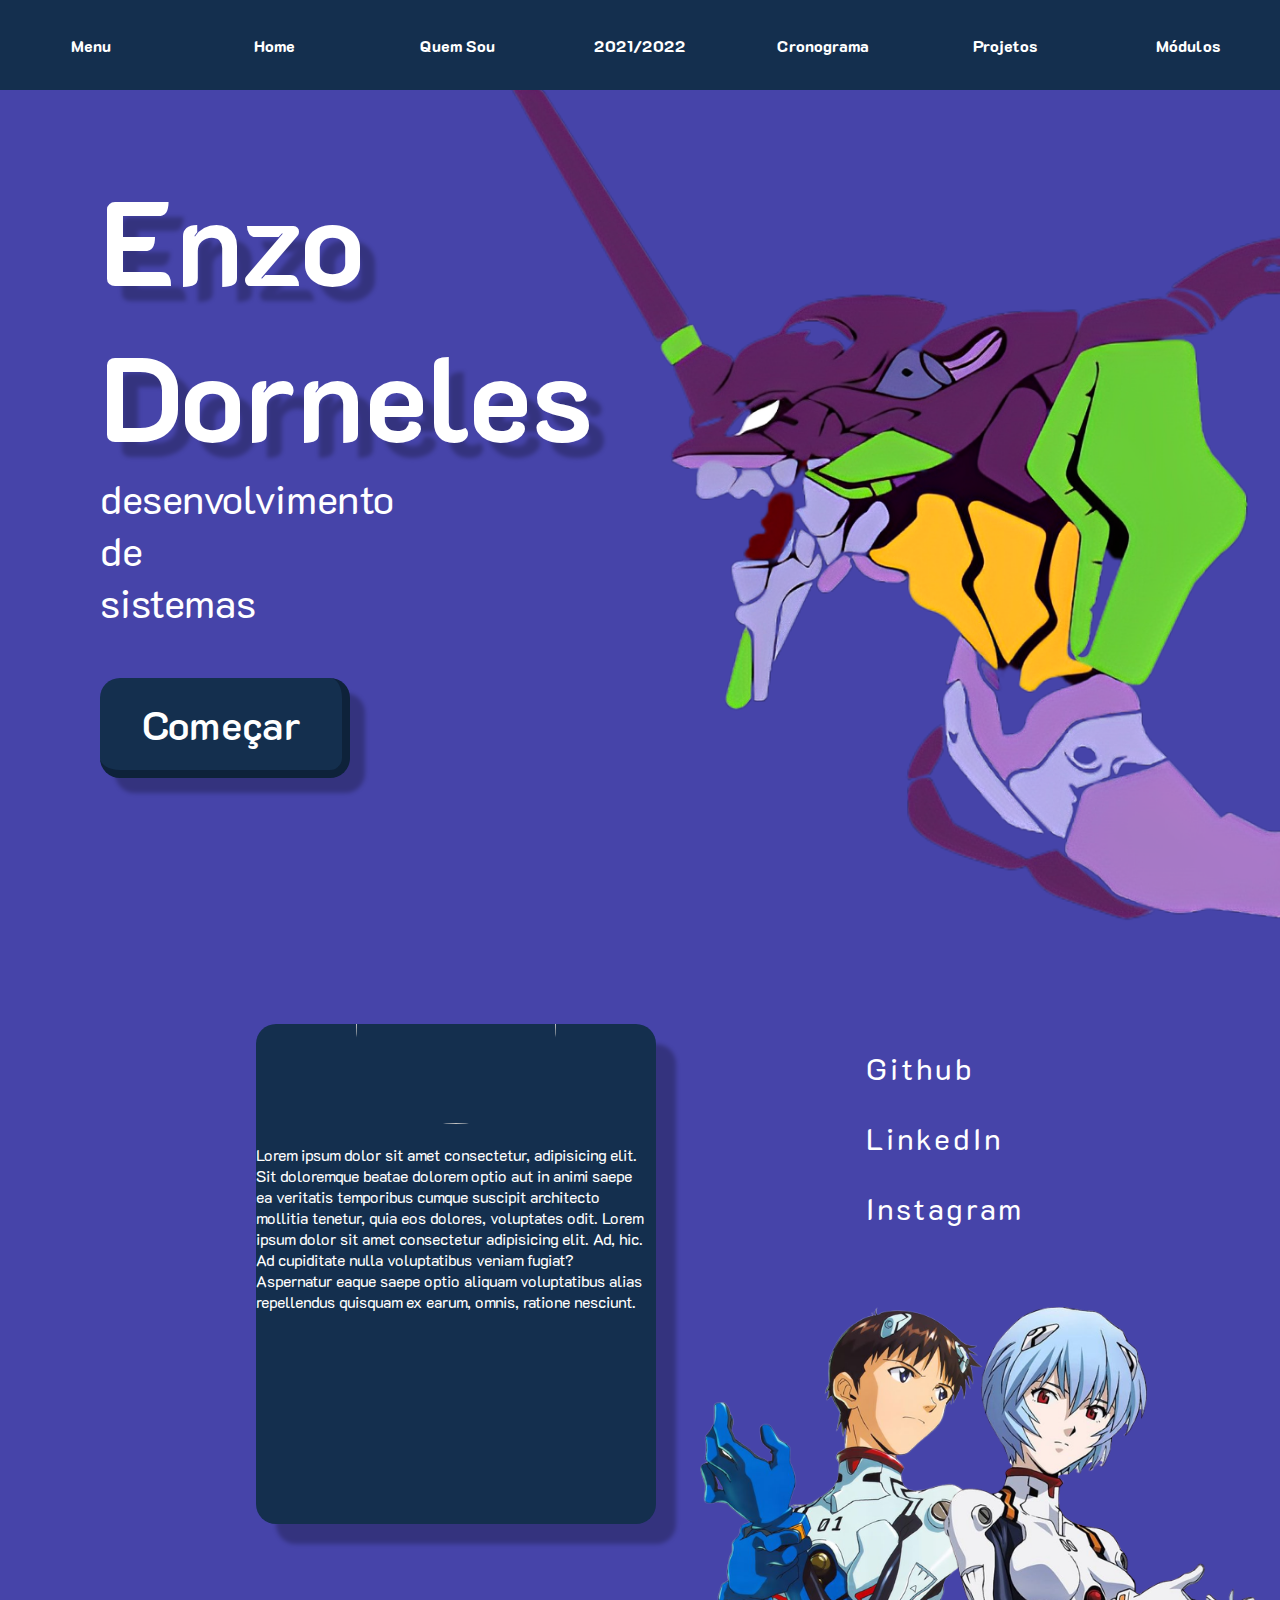
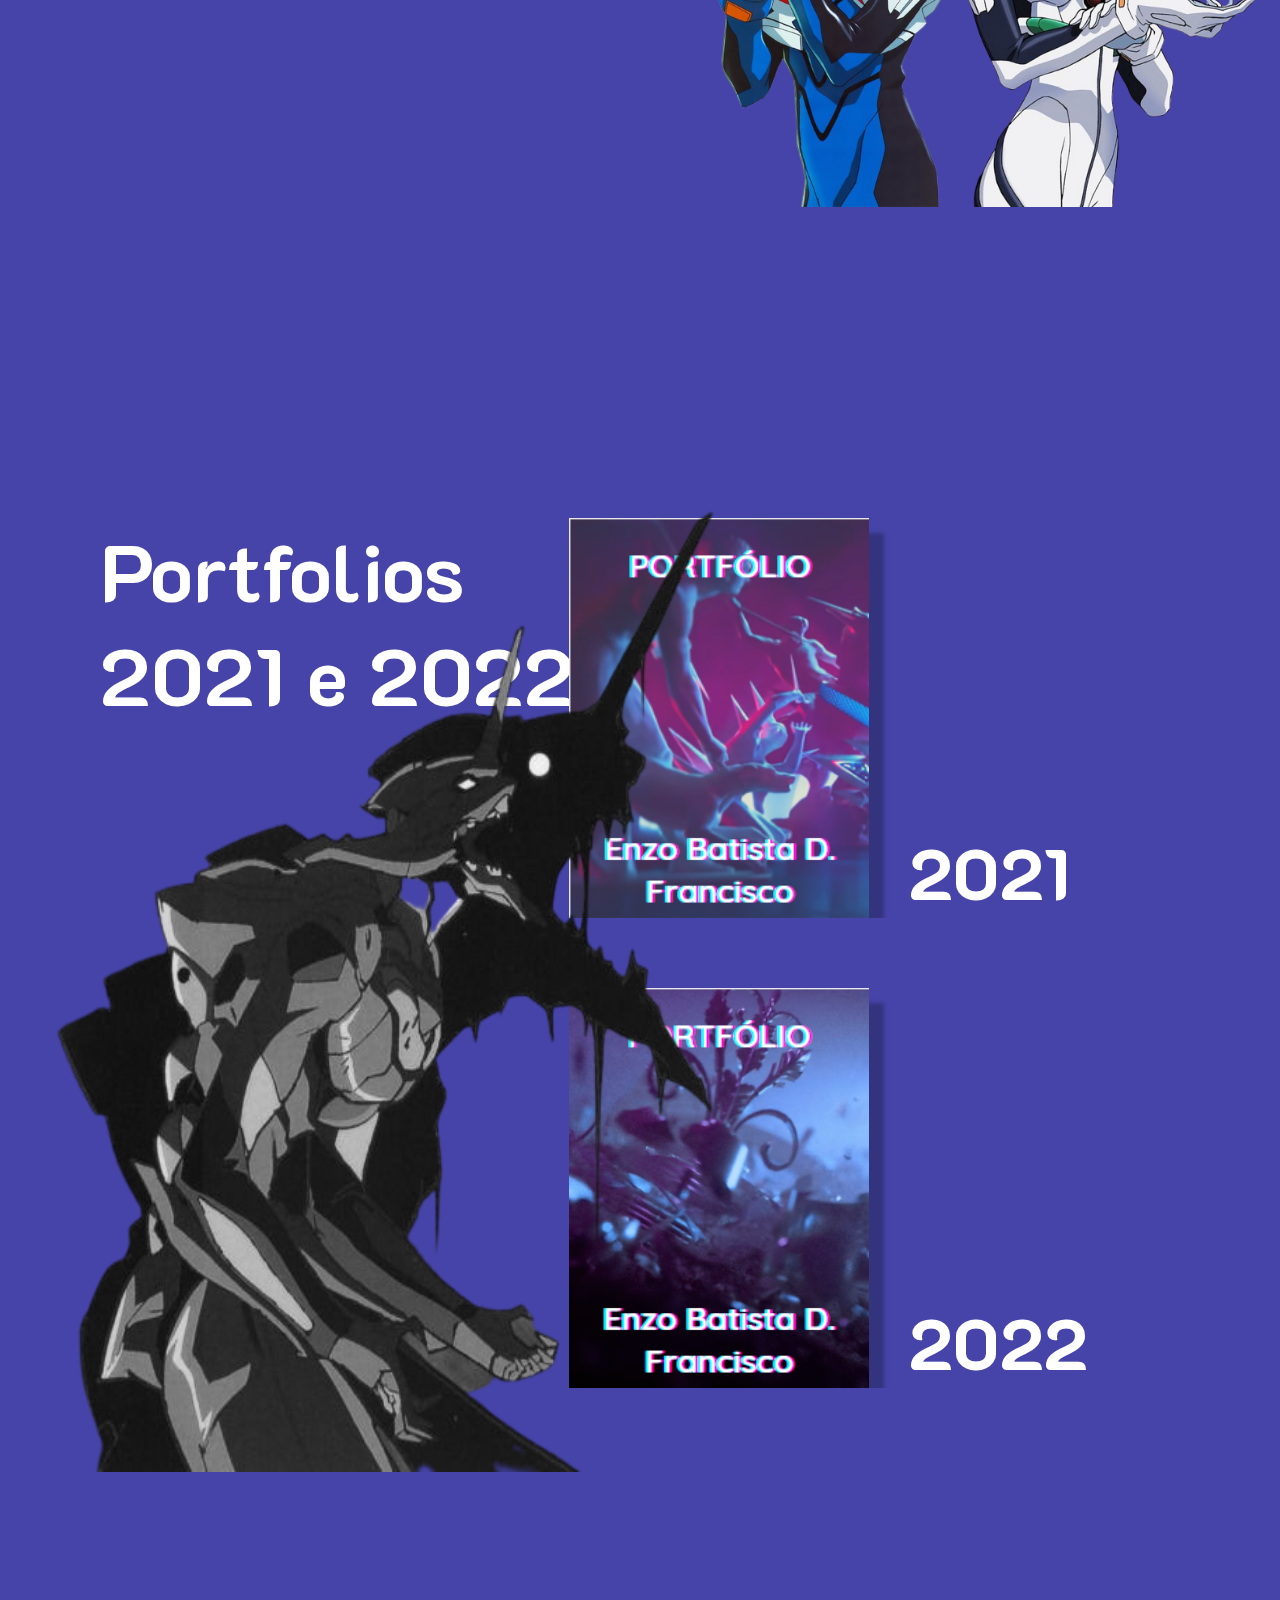
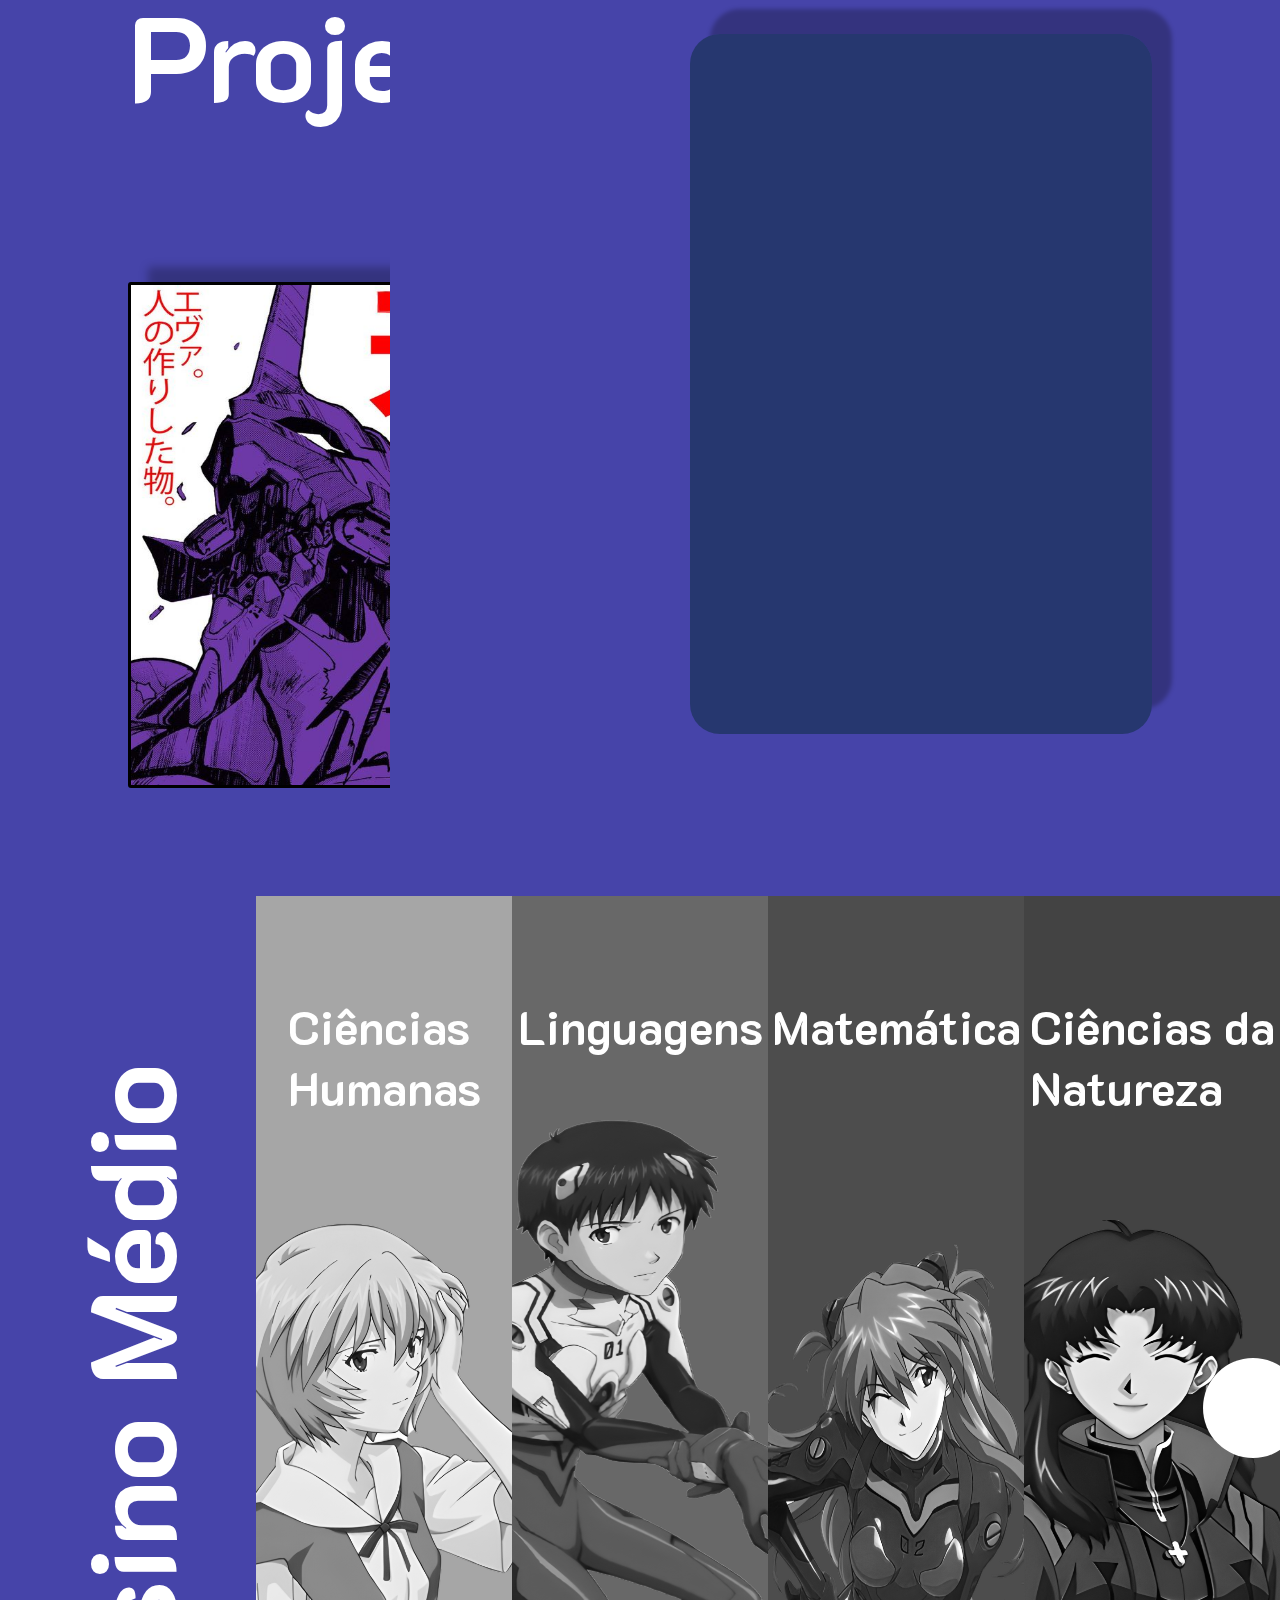
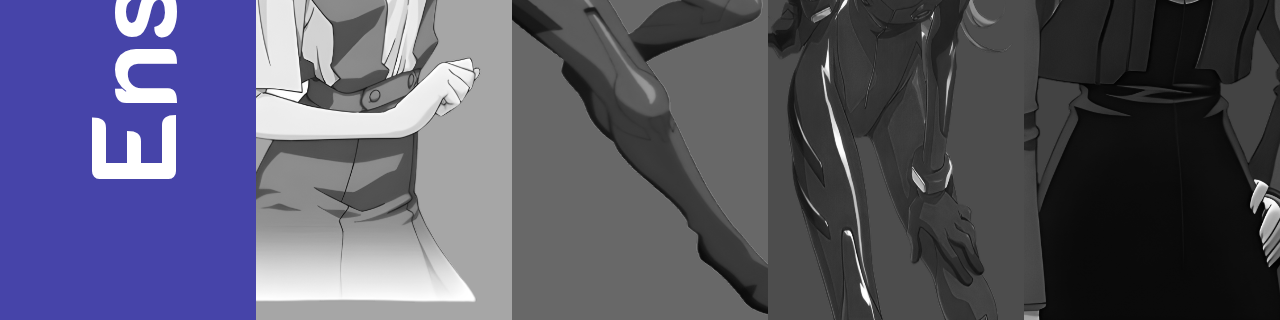
==== index.html @ 49a07ce6 "Add files via upload" ====
<!DOCTYPE html>
<html lang="en">

<head>
    <meta charset="UTF-8">
    <meta http-equiv="X-UA-Compatible" content="IE=edge">
    <meta name="viewport" content="width=device-width, initial-scale=1.0">
    <title>Enzo Dorneles</title>
    <link rel="shortcut icon" href="./img/rei-page-icon.png" type="image/x-icon">
    <link rel="stylesheet" href="style/style.css">
    <link rel="preconnect" href="https://fonts.googleapis.com">
    <link rel="preconnect" href="https://fonts.gstatic.com" crossorigin>
    <link href="https://fonts.googleapis.com/css2?family=K2D:wght@100&display=swap" rel="stylesheet">
    <link rel='stylesheet' href='https://cdn-uicons.flaticon.com/uicons-brands/css/uicons-brands.css'>
    <link rel='stylesheet' href='https://cdn-uicons.flaticon.com/uicons-brands/css/uicons-brands.css'>
    <link rel='stylesheet' href='https://cdn-uicons.flaticon.com/uicons-brands/css/uicons-brands.css'>
    <link rel='stylesheet' href='https://cdn-uicons.flaticon.com/uicons-solid-rounded/css/uicons-solid-rounded.css'>
</head>

<body>
    <section class="section start">
        <div class="start-div">
            <h1>Enzo <br> Dorneles</h1>
            <p>
                desenvolvimento <br> de <br> sistemas
            </p>

            <button class="btn">Começar</button>
        </div>
        <img src="./img/evaStart.png" alt="" class="imagem-eva-inicio">
    </section>
    <section class="section introduction">
        <header class="header">
            <ul>
                <li>Menu</li>
                <li>Home</li>
                <li>Quem Sou</li>
                <li>2021/2022</li>
                <li>Cronograma</li>
                <li>Projetos</li>
                <li>Módulos</li>

            </ul>
        </header>

        <div class="quem-sou">
            <img src="https://www.petz.com.br/blog/wp-content/uploads/2021/11/enxoval-para-gato-Copia.jpg" alt="">
            <p>Lorem ipsum dolor sit amet consectetur, adipisicing elit. Sit doloremque beatae dolorem optio aut in animi saepe ea veritatis temporibus cumque suscipit architecto mollitia tenetur, quia eos dolores, voluptates odit. Lorem ipsum dolor sit amet consectetur adipisicing elit. Ad, hic. Ad cupiditate nulla voluptatibus veniam fugiat? Aspernatur eaque saepe optio aliquam voluptatibus alias repellendus quisquam ex earum, omnis, ratione nesciunt.</p>
        </div>
        <img src="./img/shinji-imagem.png" alt="shinji-img" class="shinji-img">
        <img src="./img/rei-imagem.png" alt="" class="rei-img">
        <div class="redes">
            <span><i class="fi fi-brands-github"></i><p>Github</p></span>
            <span><i class="fi fi-brands-linkedin"></i><p>LinkedIn</p></span>
            <span><i class="fi fi-brands-instagram"></i><p>Instagram</p></span>
        </div>

    </section>
    
    <section class="section portfolios">
        <h1>Portfolios<br>2021 e 2022</h1>
        <img src="./img/eva-01-berserk-scream.png" alt="" class="eva1">
        <div class="img">
        <div class="img-port-holder">
        <img src="./img/potfolio-1.png" alt="" class="port-img"><p>2021</p>
        </div>
        <div class="img-port-holder">
        <img src="./img/portfolio-2.png" alt="" class="port-img"><p>2022</p>
        </div>
        </div>
    </section>
    <section class="section projetos">
        <div class="projetos-title">
        <h1>Projetos</h1>
        <img src="./img/eva-01-poster.jpg" alt="">
        </div>
        <div class="grid-projetos">
        </div>

    </section>
    <section class="section modulos">
        <div class="ensino-medio">
            <div class="materia letreiro">
                <h1>Ensino Médio</h1>
            </div>
            <div class="materia humanas imagem">
                <h3>Ciências <br> Humanas</h3>
                <img src="./img/rei-materia.png" alt="" height="700px">
            </div>
            <div class="materia linguagens imagem">
                <h3>Linguagens</h3>
                <img src="./img/shinji-materia.png" alt="" class="shinji-materia" height="800px">
            </div>
            <div class="materia matematica imagem">
                <h3>Matemática</h3>
                <img src="./img/asuka-materia.png" alt="" class="asuka-image" height="700px" width="400">
            </div>
            <div class="materia natureza imagem">
                <h3>Ciências da <br> Natureza</h3>
                <img src="./img/misato-materia.png" alt="" height="700px">
            </div>
            <div class="botao-passar">
                <i class="fi fi-sr-play"></i>
            </div>
            <div class="modal humanasRei" onclick="">  
               
                <div class="atividade-modal">
            
                    <div class="nome-atividade"></div>
            
                </div>
                <div class="atividade-modal">
            
                    <div class="nome-atividade"></div>
            
                </div>
                <div class="atividade-modal">
            
                    <div class="nome-atividade"></div>
            
                </div>
                <div class="atividade-modal">
            
                    <div class="nome-atividade"></div>
            
                </div>
                <div class="atividade-modal">
            
                    <div class="nome-atividade"></div>
            
                </div>
                <div class="atividade-modal">
            
                    <div class="nome-atividade"></div>
            
                </div>
                <img src="./img/reiAtividadeFundo.png" alt="" class="imagemAtividade">
            </div>
            <div class="modal linguagensShinji">  
               
                <div class="atividade-modal">
            
                    <div class="nome-atividade"></div>
            
                </div>
                <div class="atividade-modal">
            
                    <div class="nome-atividade"></div>
            
                </div>
                <div class="atividade-modal">
            
                    <div class="nome-atividade"></div>
            
                </div>
                <div class="atividade-modal">
            
                    <div class="nome-atividade"></div>
            
                </div>
                <div class="atividade-modal">
            
                    <div class="nome-atividade"></div>
            
                </div>
                <div class="atividade-modal">
            
                    <div class="nome-atividade"></div>
            
                </div>
                <img src="./img/reiAtividadeFundo.png" alt="" class="imagemAtividade">
            </div>
            <div class="modal matematicaModal">  
               
                <div class="atividade-modal">
            
                    <div class="nome-atividade"></div>
            
                </div>
                <div class="atividade-modal">
            
                    <div class="nome-atividade"></div>
            
                </div>
                <div class="atividade-modal">
            
                    <div class="nome-atividade"></div>
            
                </div>
                <div class="atividade-modal">
            
                    <div class="nome-atividade"></div>
            
                </div>
                <div class="atividade-modal">
            
                    <div class="nome-atividade"></div>
            
                </div>
                <div class="atividade-modal">
            
                    <div class="nome-atividade"></div>
            
                </div>
                <img src="./img/reiAtividadeFundo.png" alt="" class="imagemAtividade">
            </div>
            <div class="modal naturezaMisato">  
               
                <div class="atividade-modal">
            
                    <div class="nome-atividade"></div>
            
                </div>
                <div class="atividade-modal">
            
                    <div class="nome-atividade"></div>
            
                </div>
                <div class="atividade-modal">
            
                    <div class="nome-atividade"></div>
            
                </div>
                <div class="atividade-modal">
            
                    <div class="nome-atividade"></div>
            
                </div>
                <div class="atividade-modal">
            
                    <div class="nome-atividade"></div>
            
                </div>
                <div class="atividade-modal">
            
                    <div class="nome-atividade"></div>
            
                </div>
                <img src="./img/reiAtividadeFundo.png" alt="" class="imagemAtividade">
            </div>
        </div>
     
        
    
        

      
    </section>
    <script src="script.js"></script>
    </body>

</html>
---- style/style.css ----
@import url(./body.css);
@import url(./start.css);
@import url(./introduction.css);
@import url(./portfolios.css);
@import url(./cronograma.css);
@import url(./projetos.css);
@import url(./modulos.css);
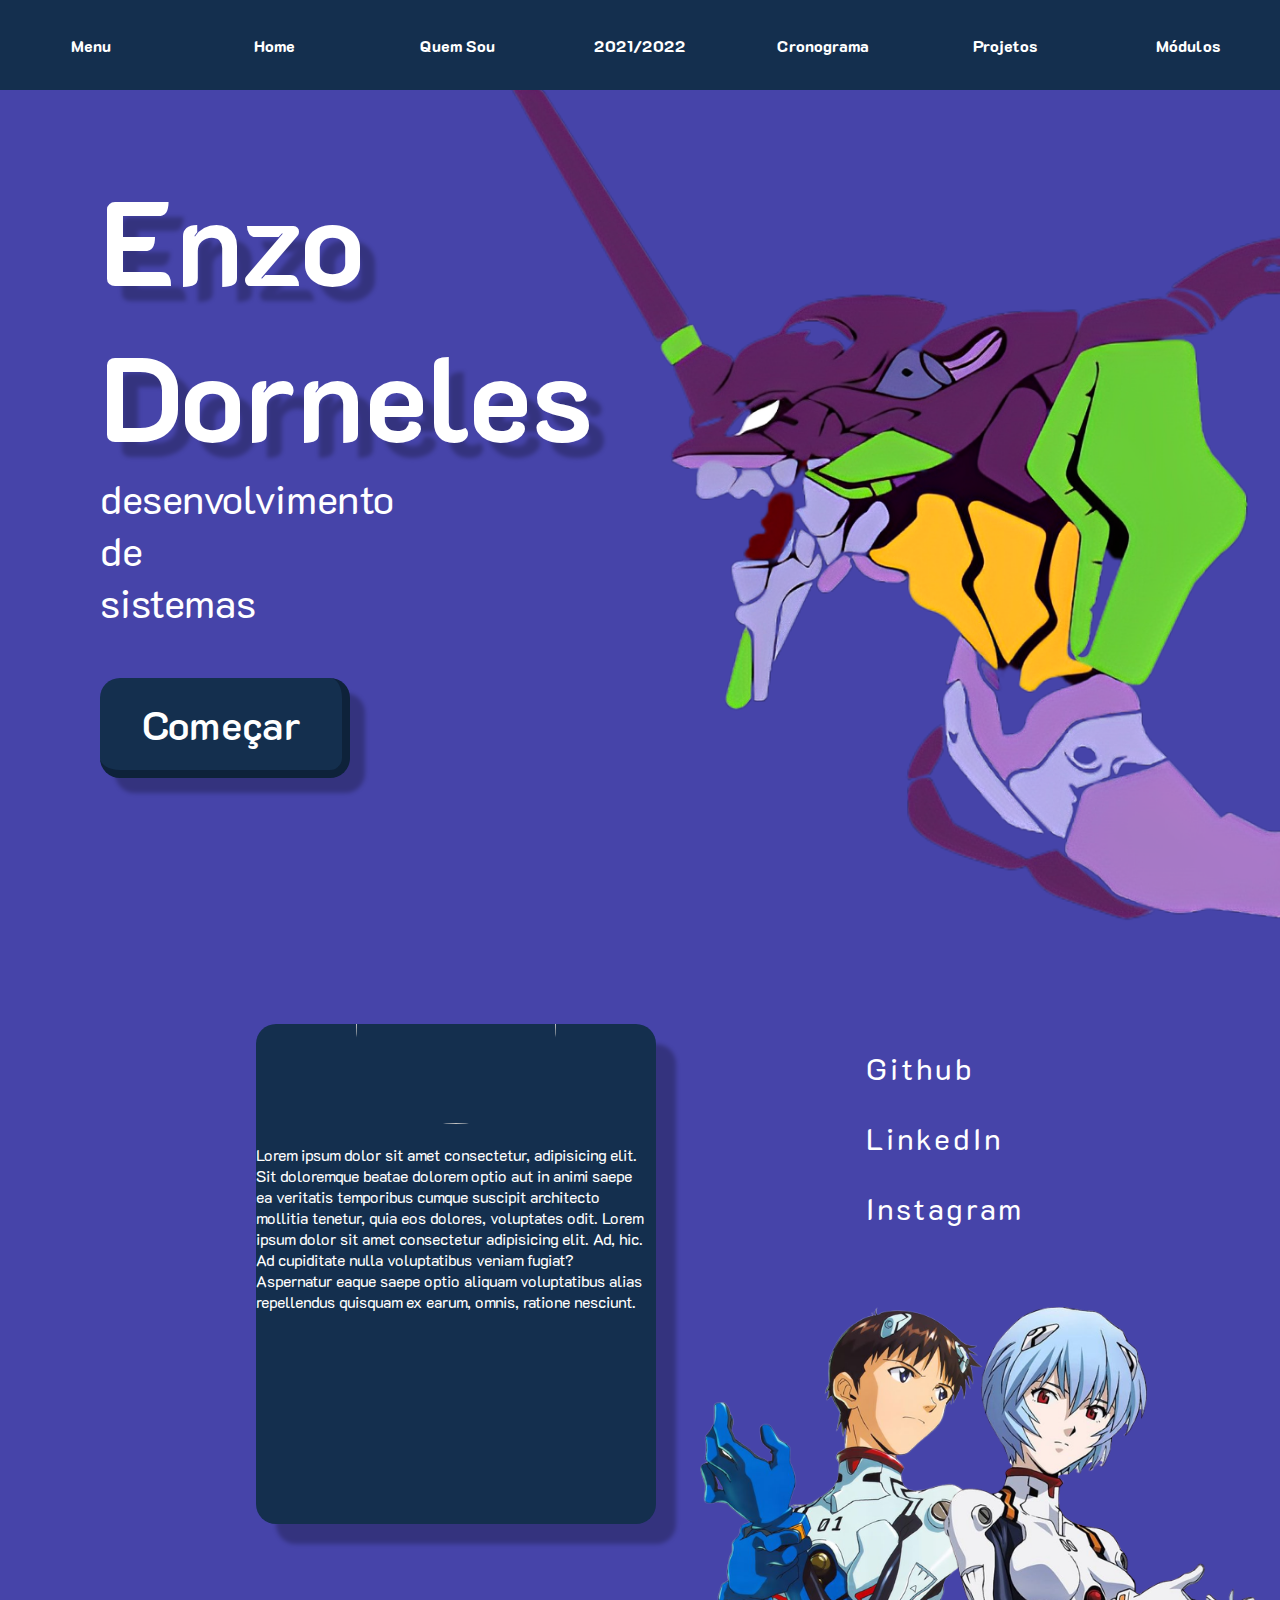
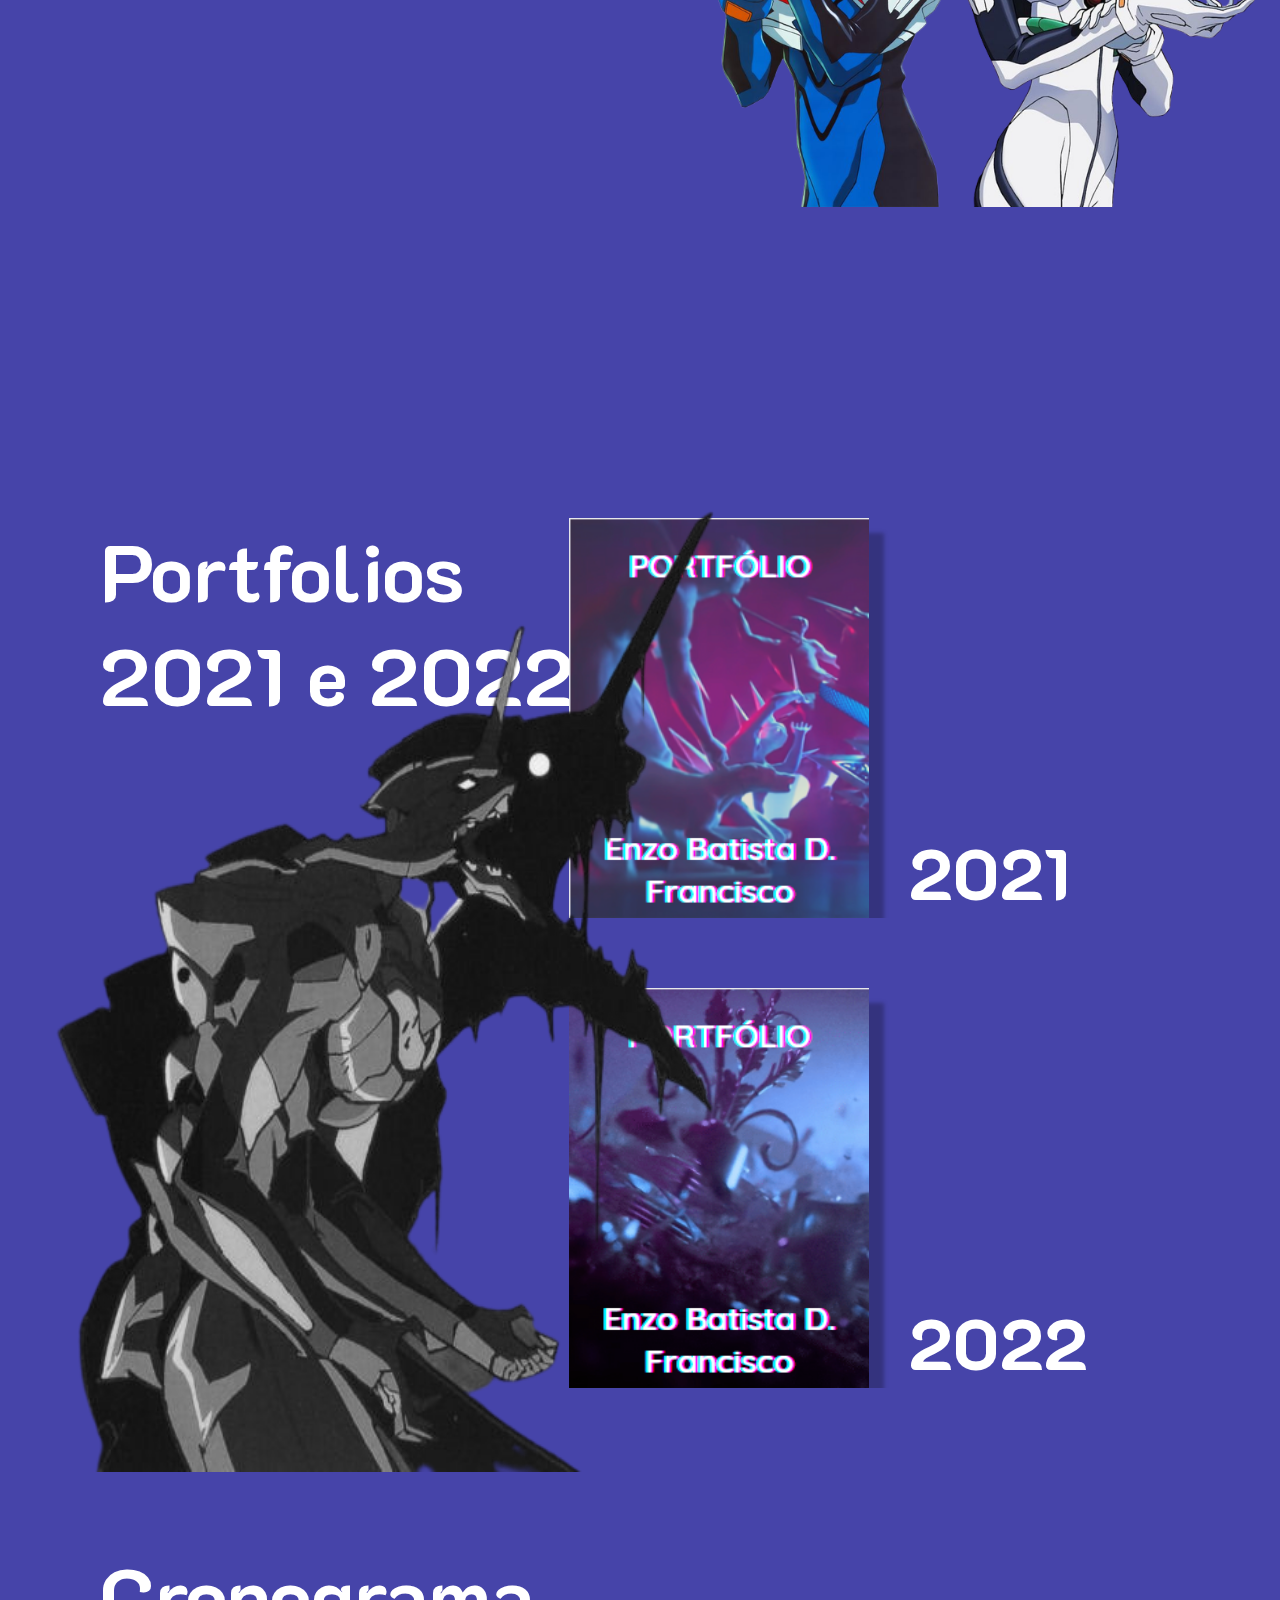
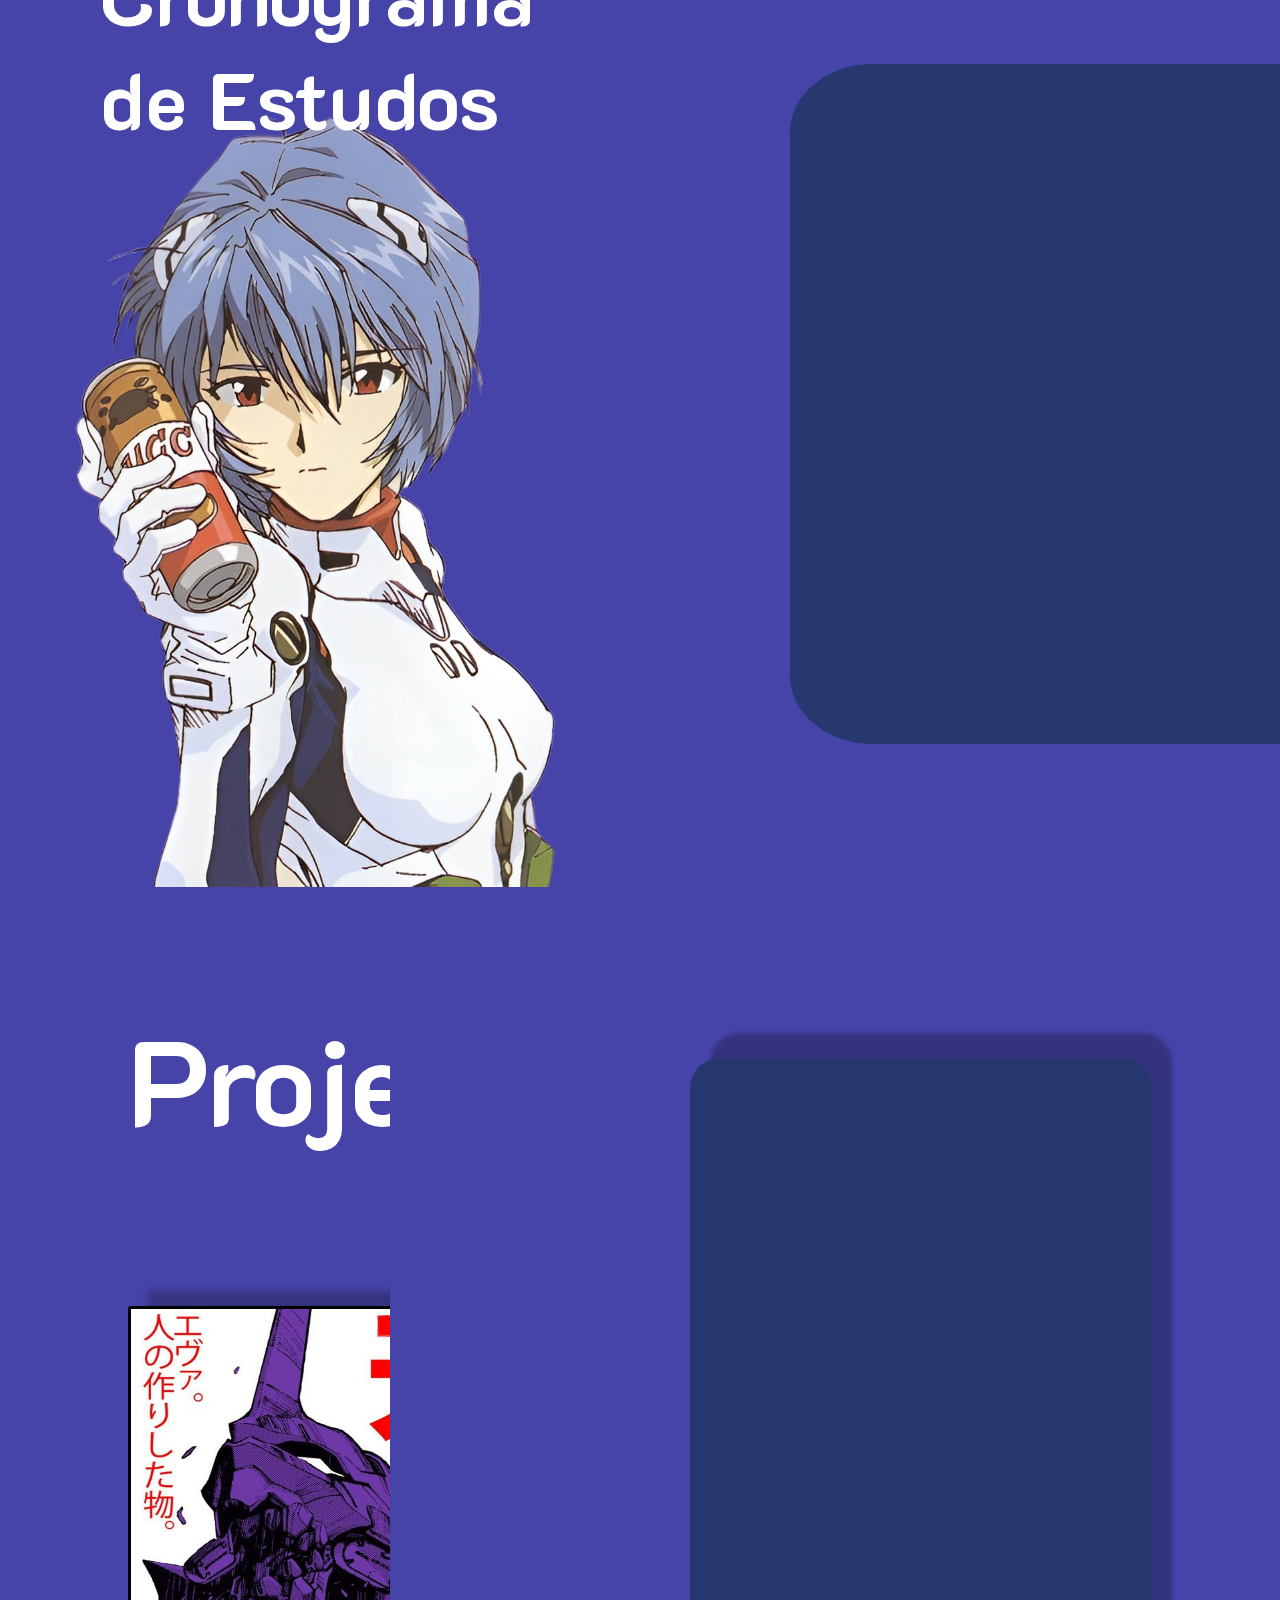
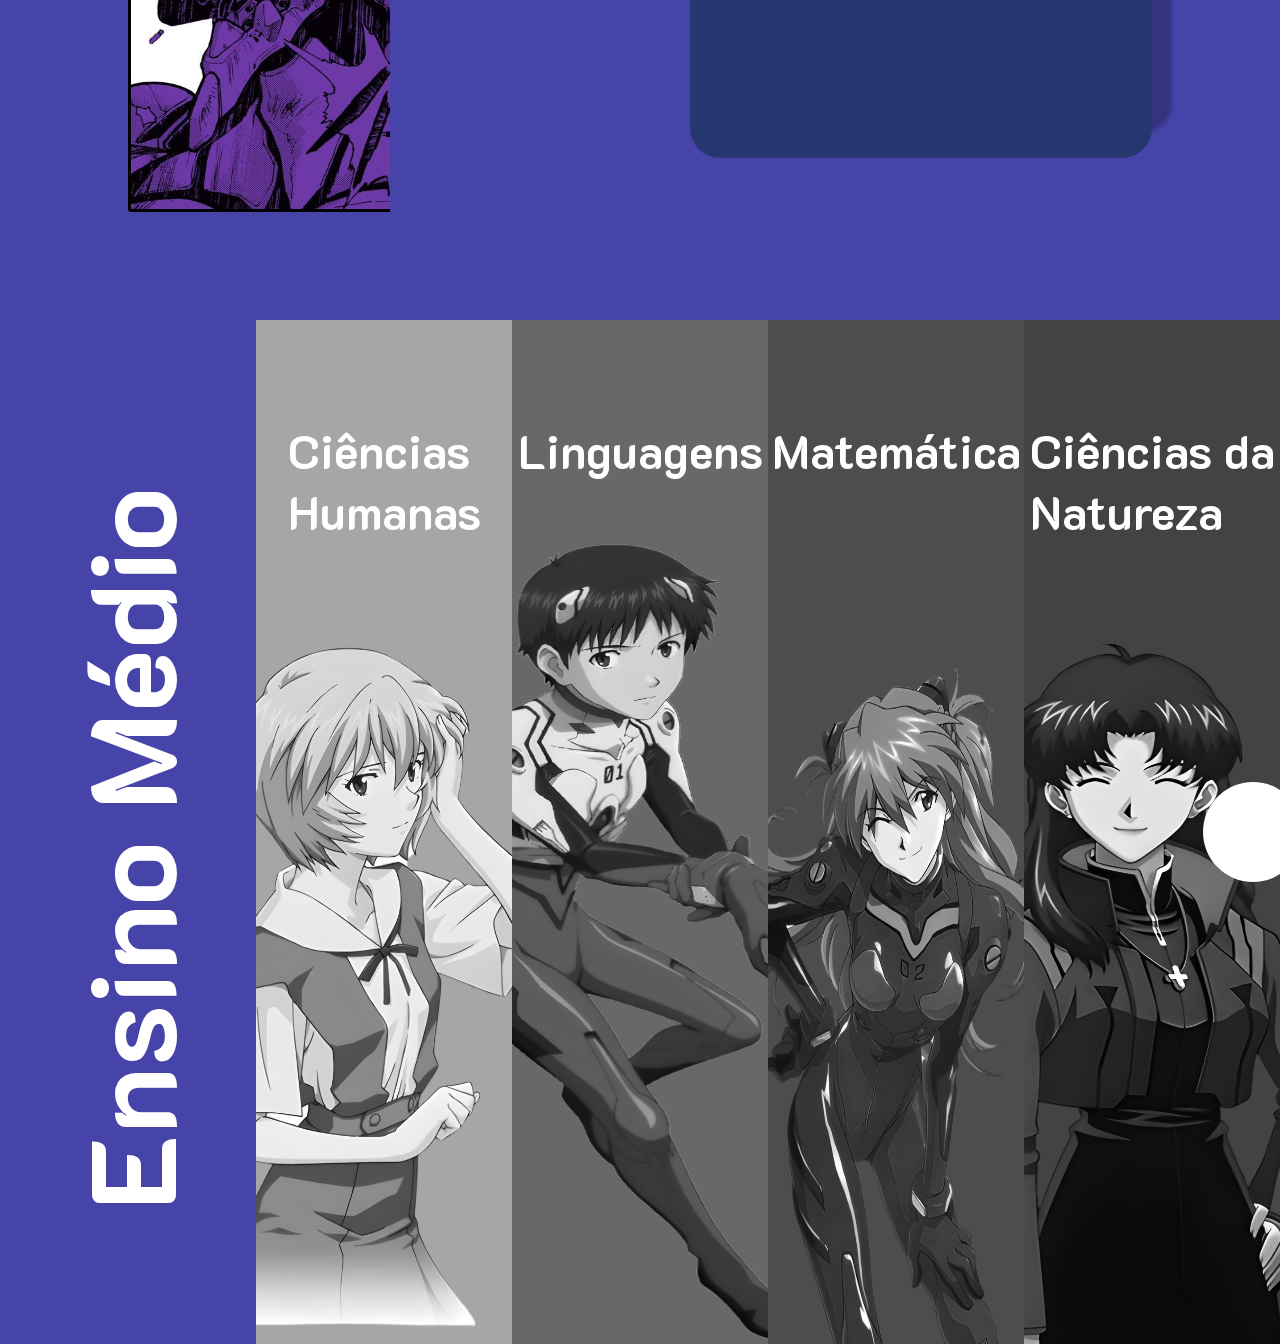
==== commit 3ab76b88: "Add files via upload" ====
--- a/index.html
+++ b/index.html
@@ -69,6 +69,15 @@
         </div>
         </div>
     </section>
+    <section class="section cronograma">
+            <h1>Cronograma <br> de Estudos</h1>
+            <img src="./img/reiRefrizinho.png">
+            <div class="iframe">
+            <iframe src="https://docs.google.com/spreadsheets/d/e/2PACX-1vTK2s3v_rdkw0gvxq0fq1oLuTFaN2vjxGI_A5HpWsxP6fKUXrKviyvGWnazfbCikQwhhu9KaCtso7Dv/pubhtml?widget=true&amp;headers=false"></iframe>
+        </div>
+
+
+    </section>
     <section class="section projetos">
         <div class="projetos-title">
         <h1>Projetos</h1>
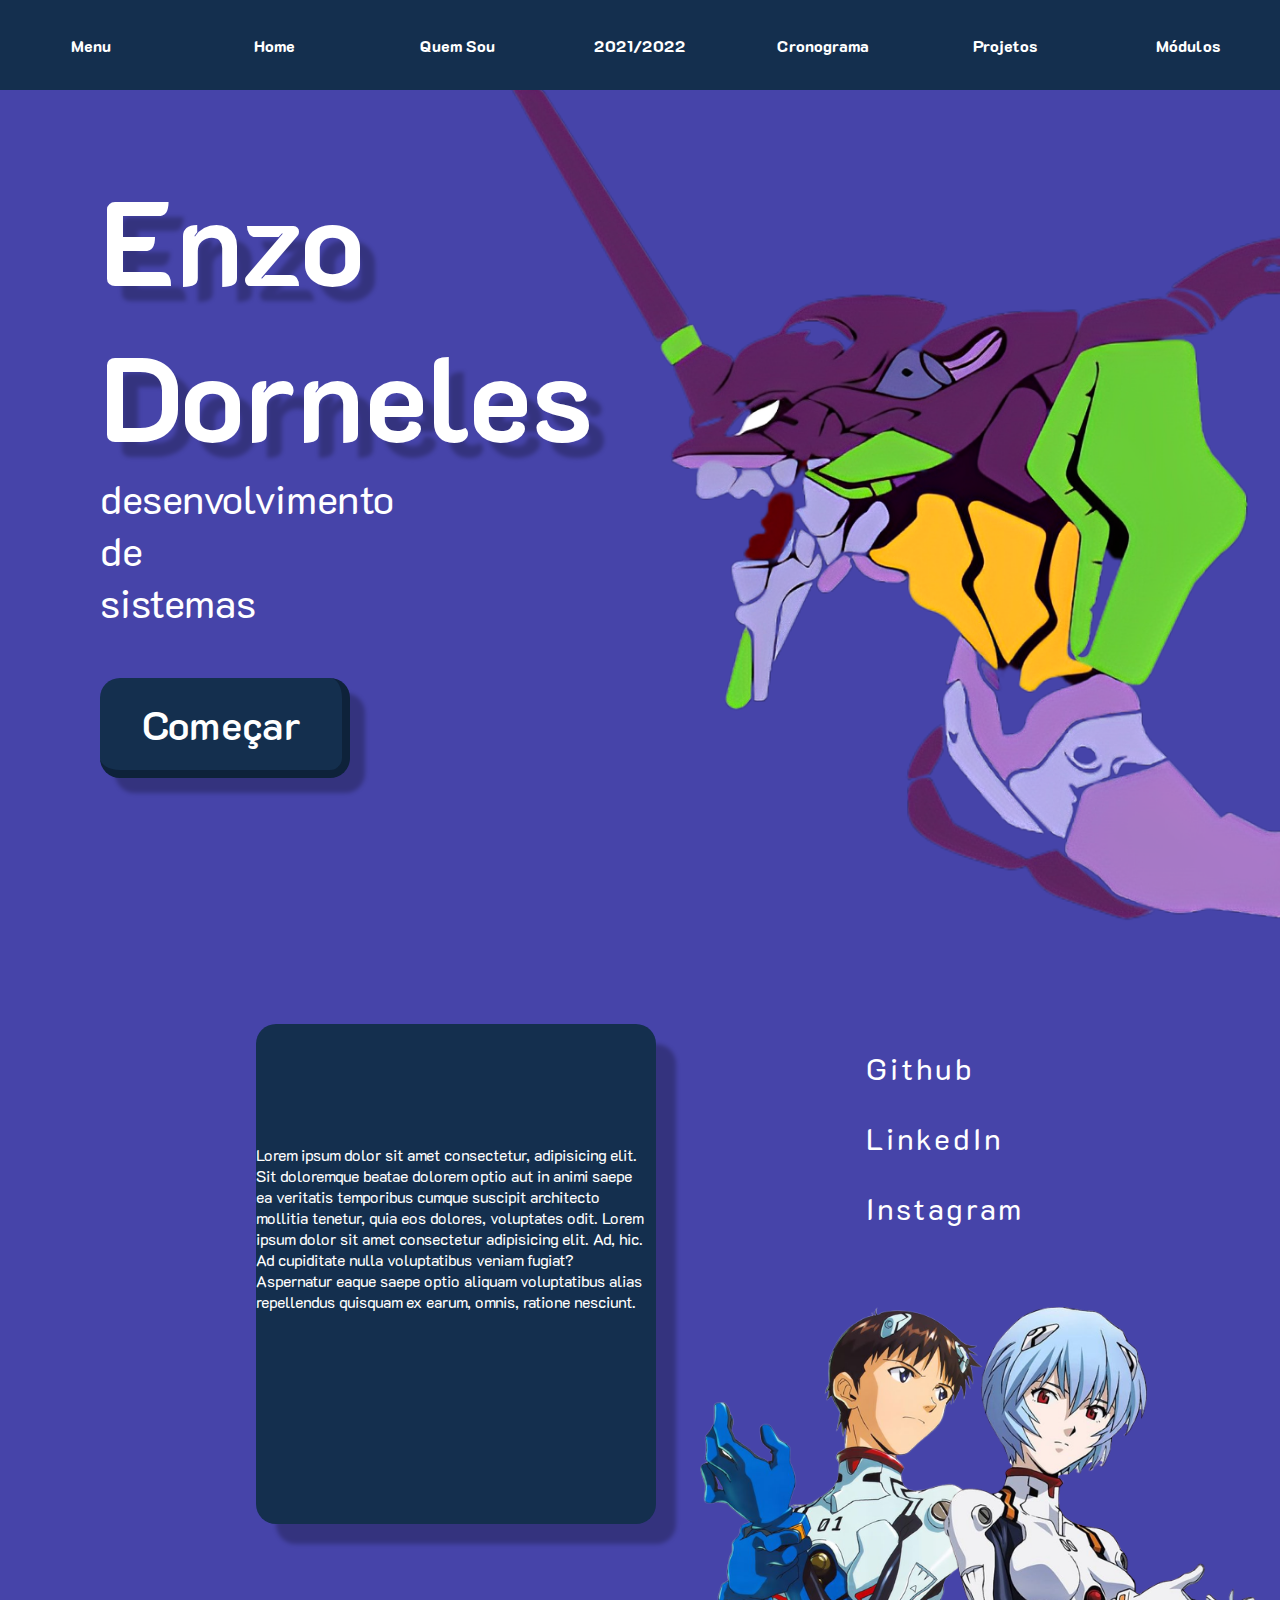
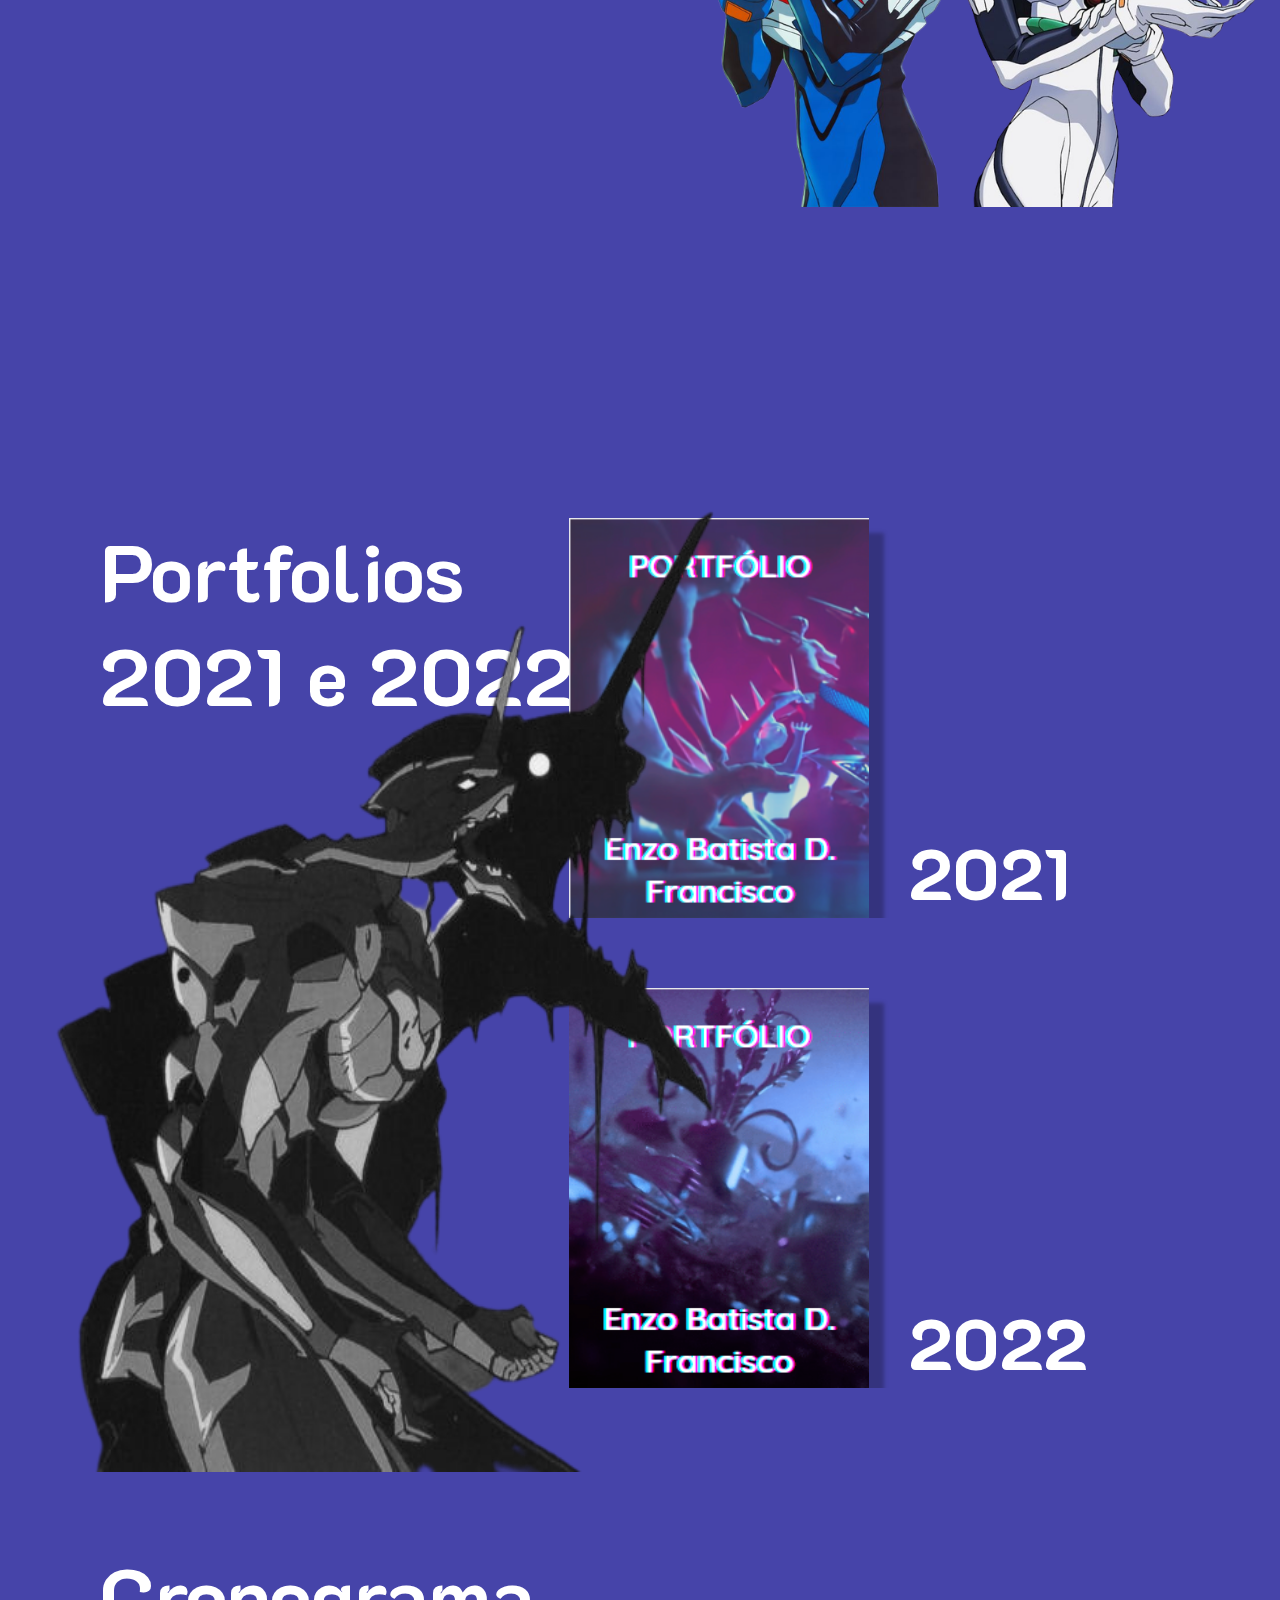
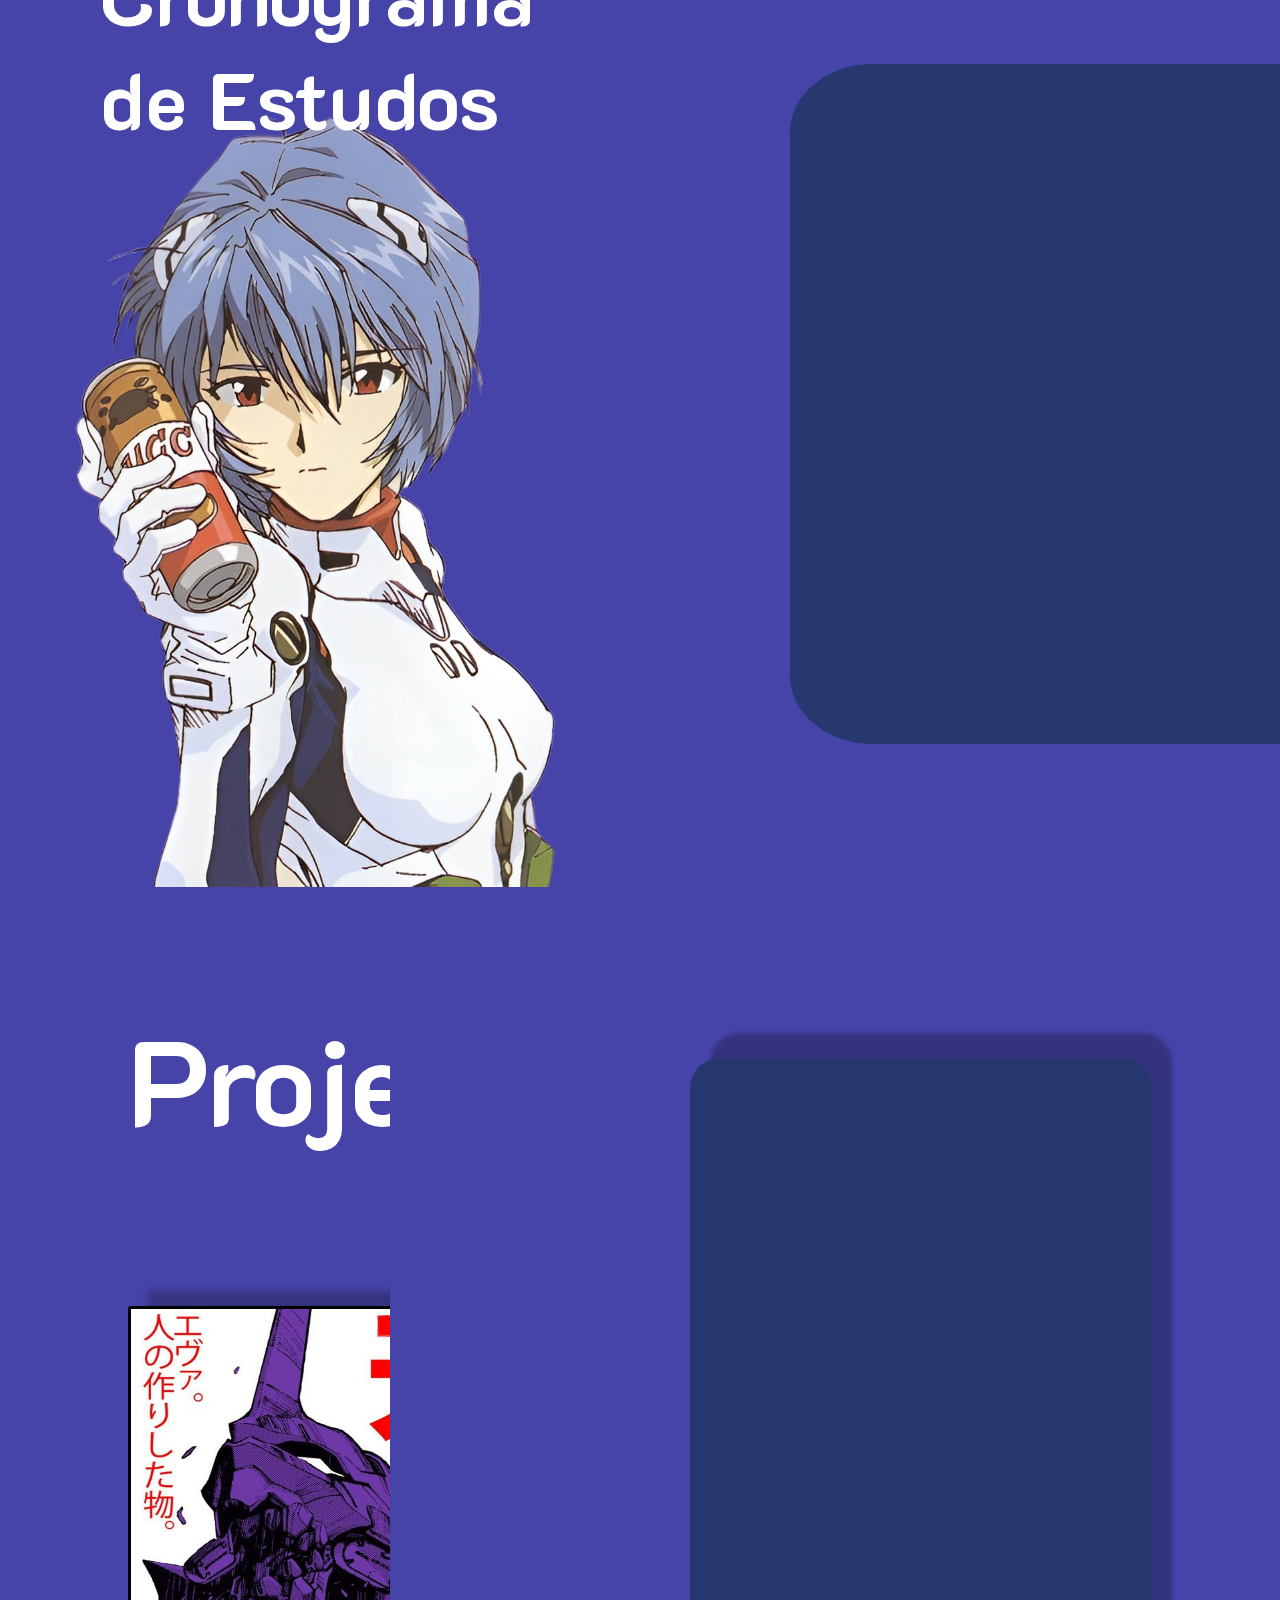
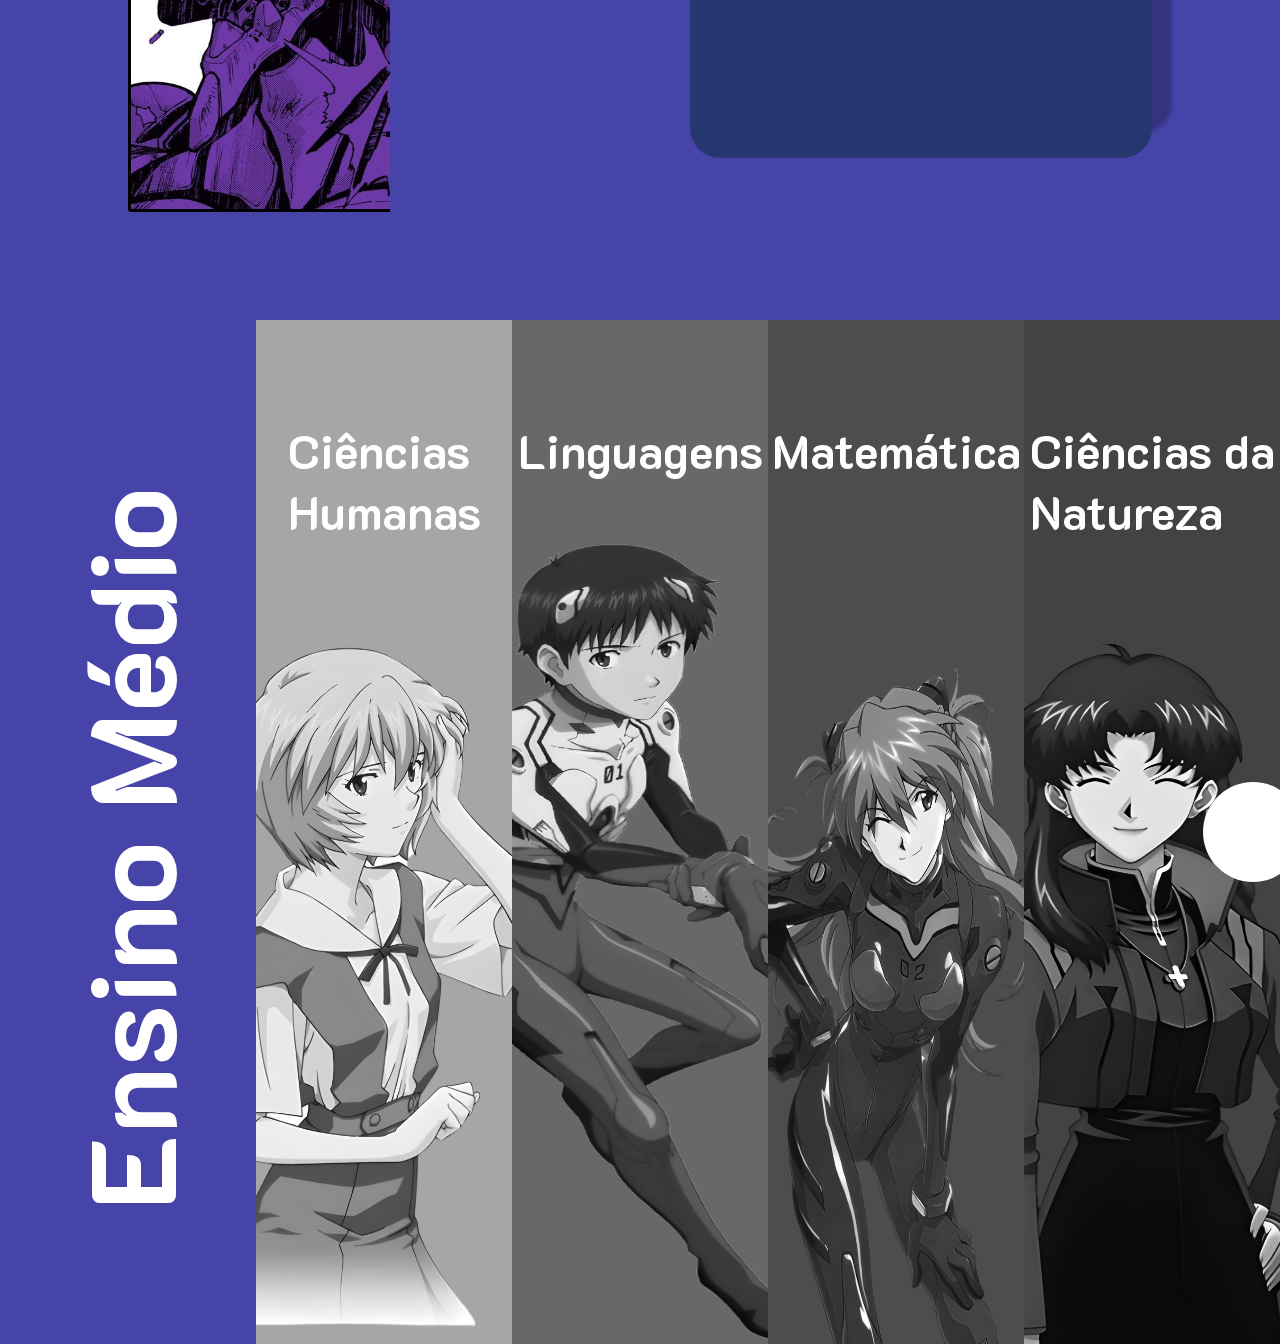
==== commit cb721733: "Add files via upload" ====
--- a/index.html
+++ b/index.html
@@ -42,9 +42,8 @@
 
             </ul>
         </header>
-
+       
         <div class="quem-sou">
-            <img src="https://www.petz.com.br/blog/wp-content/uploads/2021/11/enxoval-para-gato-Copia.jpg" alt="">
             <p>Lorem ipsum dolor sit amet consectetur, adipisicing elit. Sit doloremque beatae dolorem optio aut in animi saepe ea veritatis temporibus cumque suscipit architecto mollitia tenetur, quia eos dolores, voluptates odit. Lorem ipsum dolor sit amet consectetur adipisicing elit. Ad, hic. Ad cupiditate nulla voluptatibus veniam fugiat? Aspernatur eaque saepe optio aliquam voluptatibus alias repellendus quisquam ex earum, omnis, ratione nesciunt.</p>
         </div>
         <img src="./img/shinji-imagem.png" alt="shinji-img" class="shinji-img">
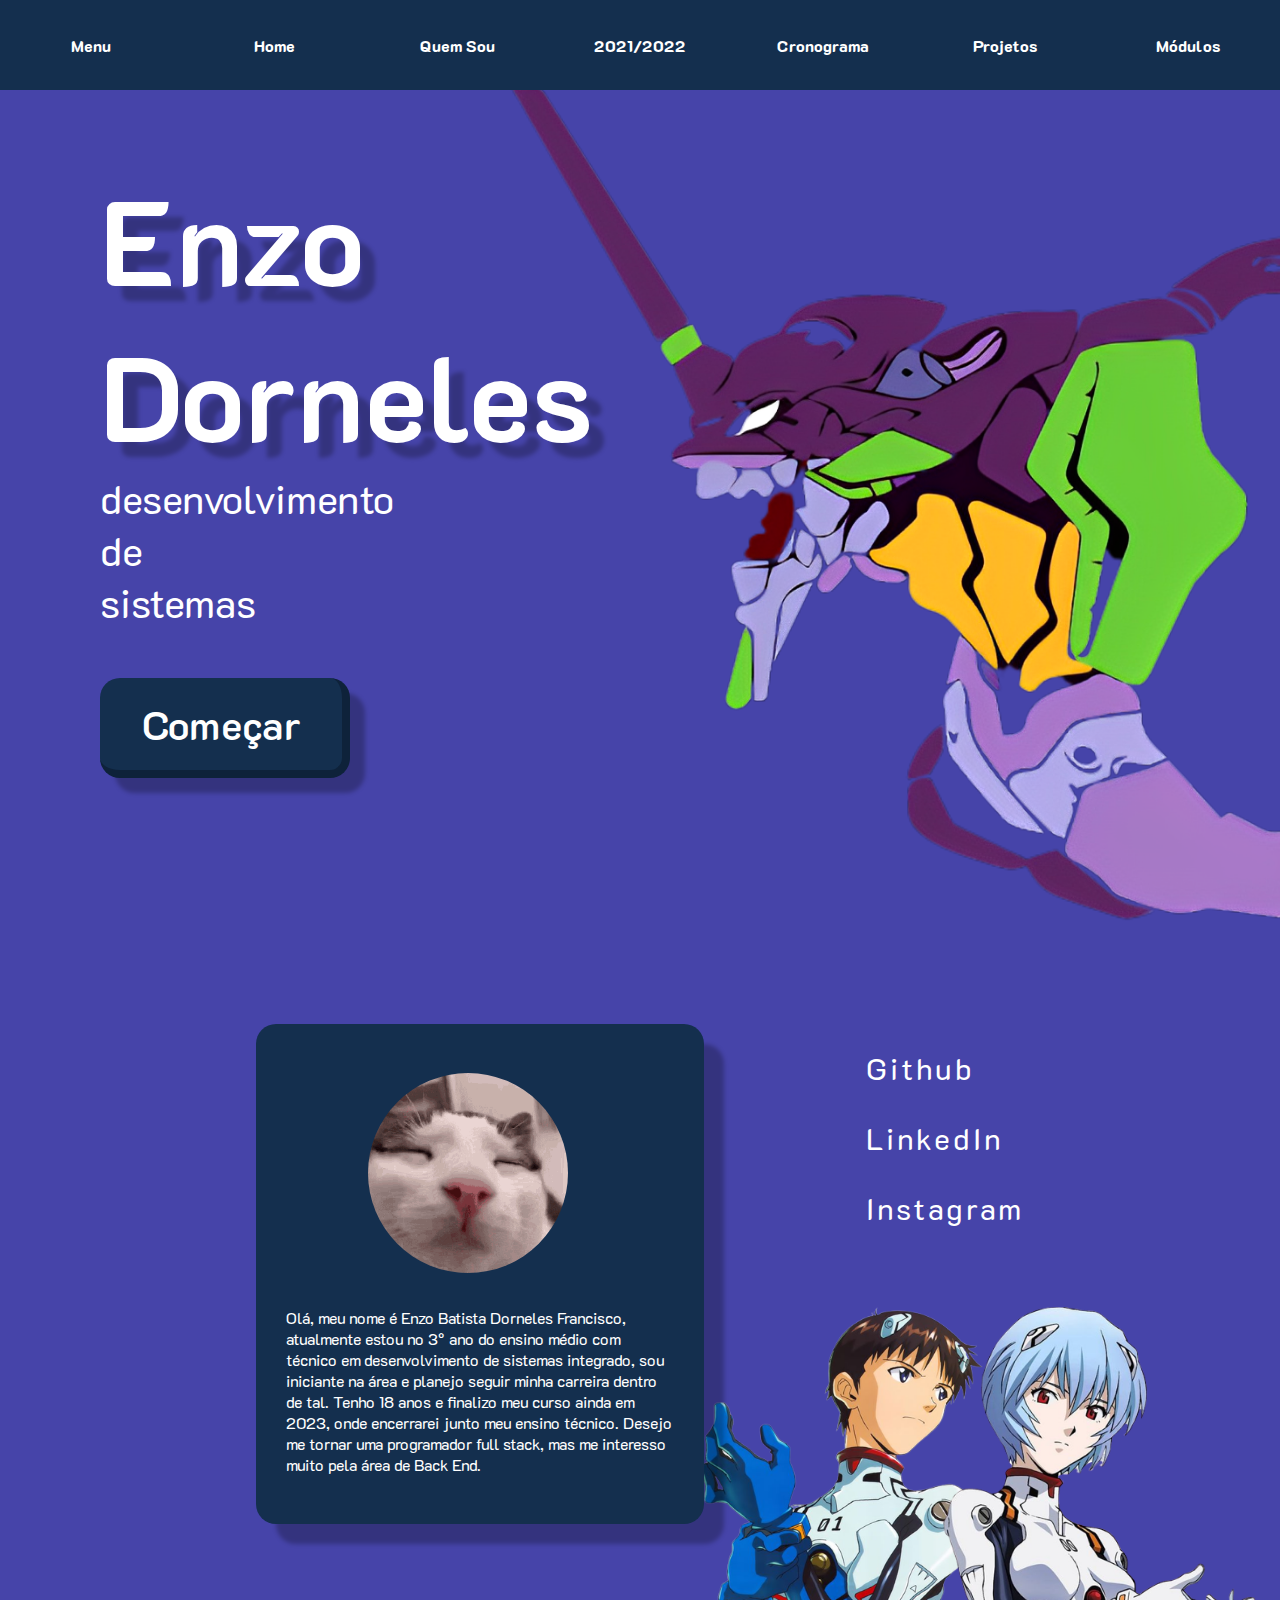
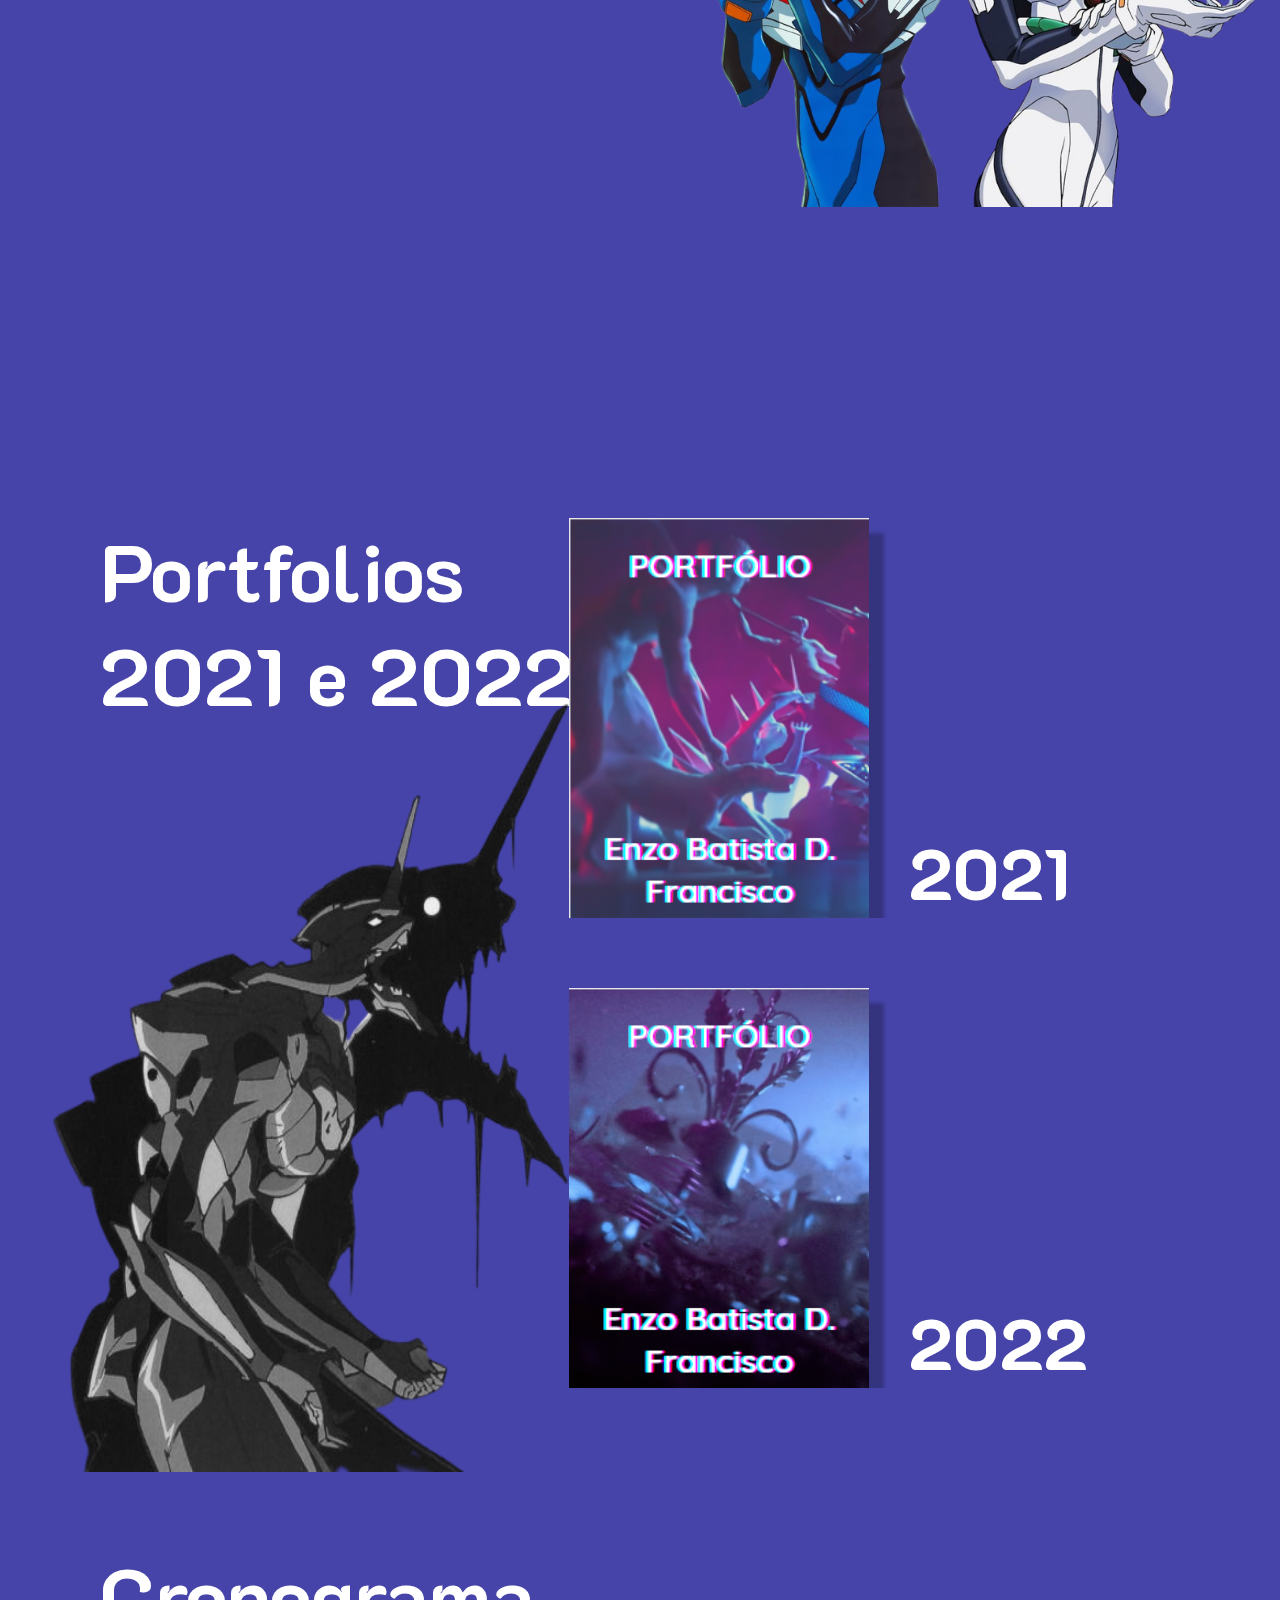
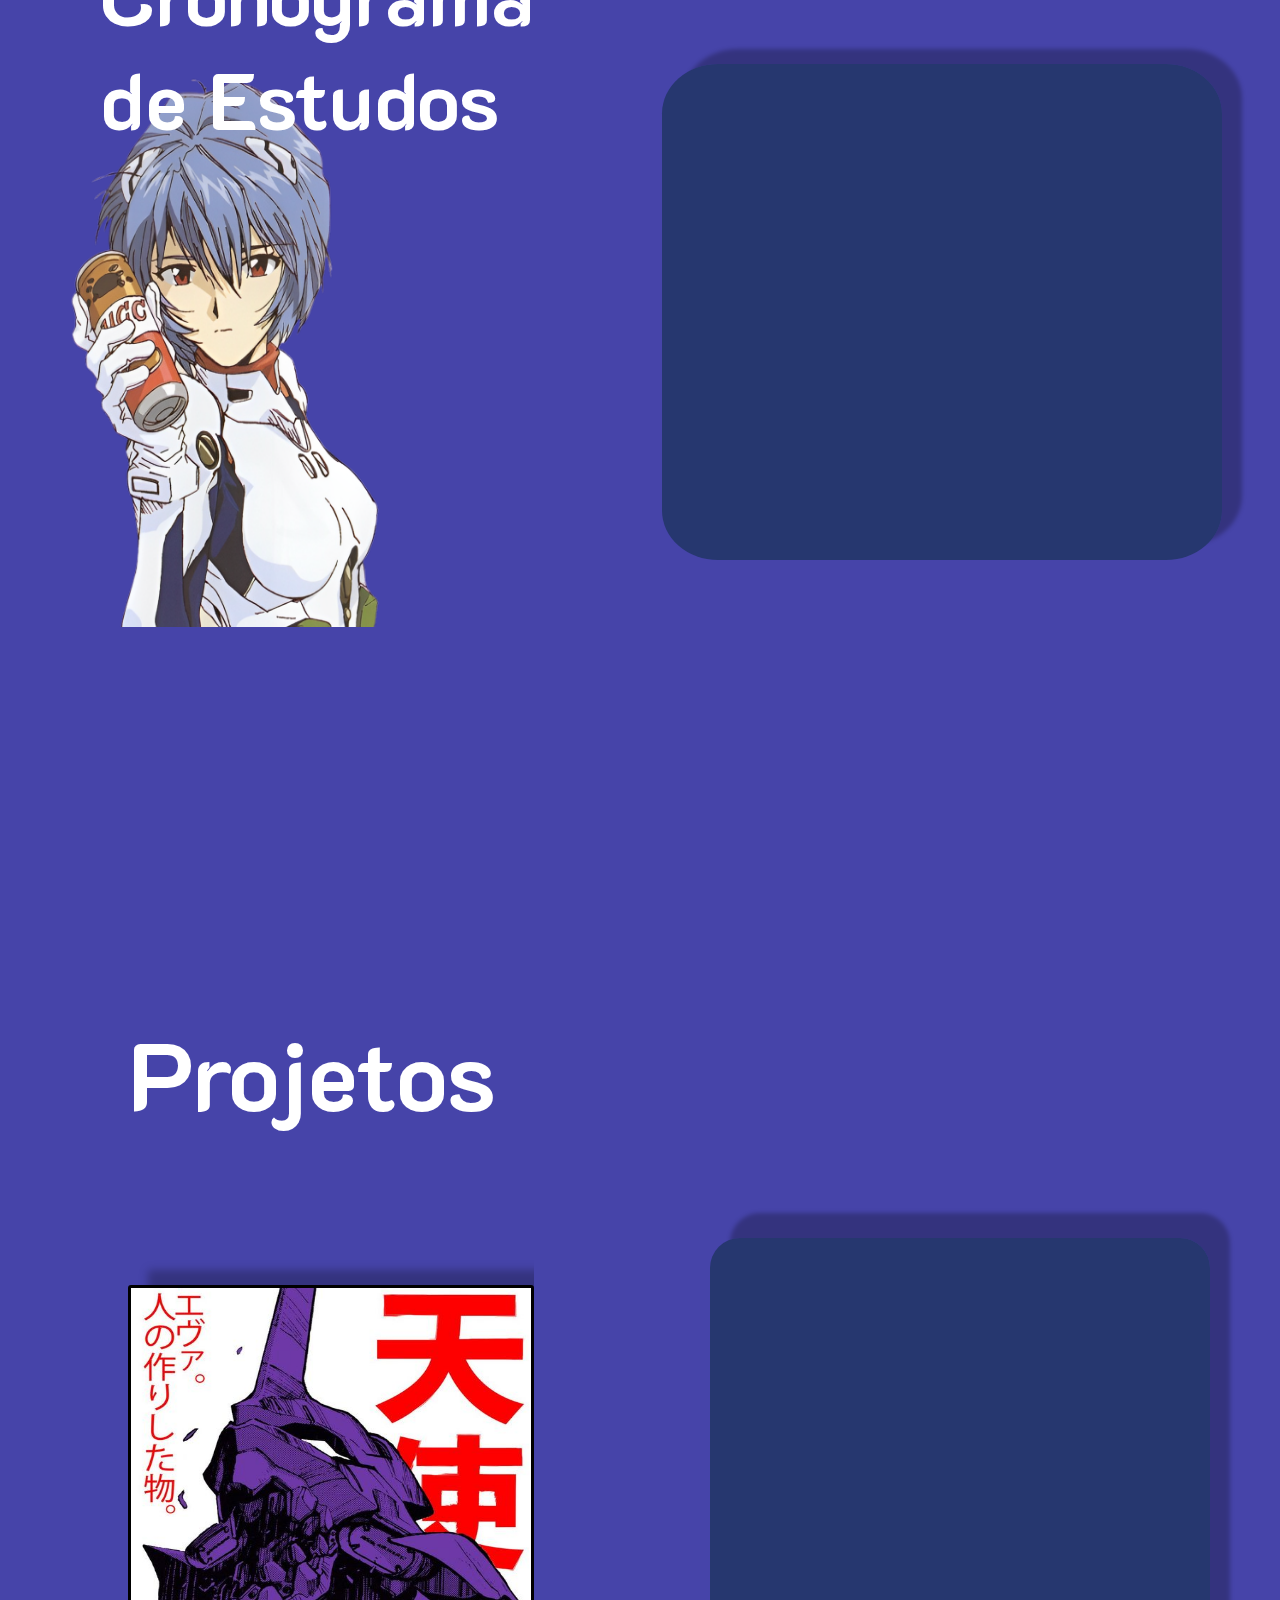
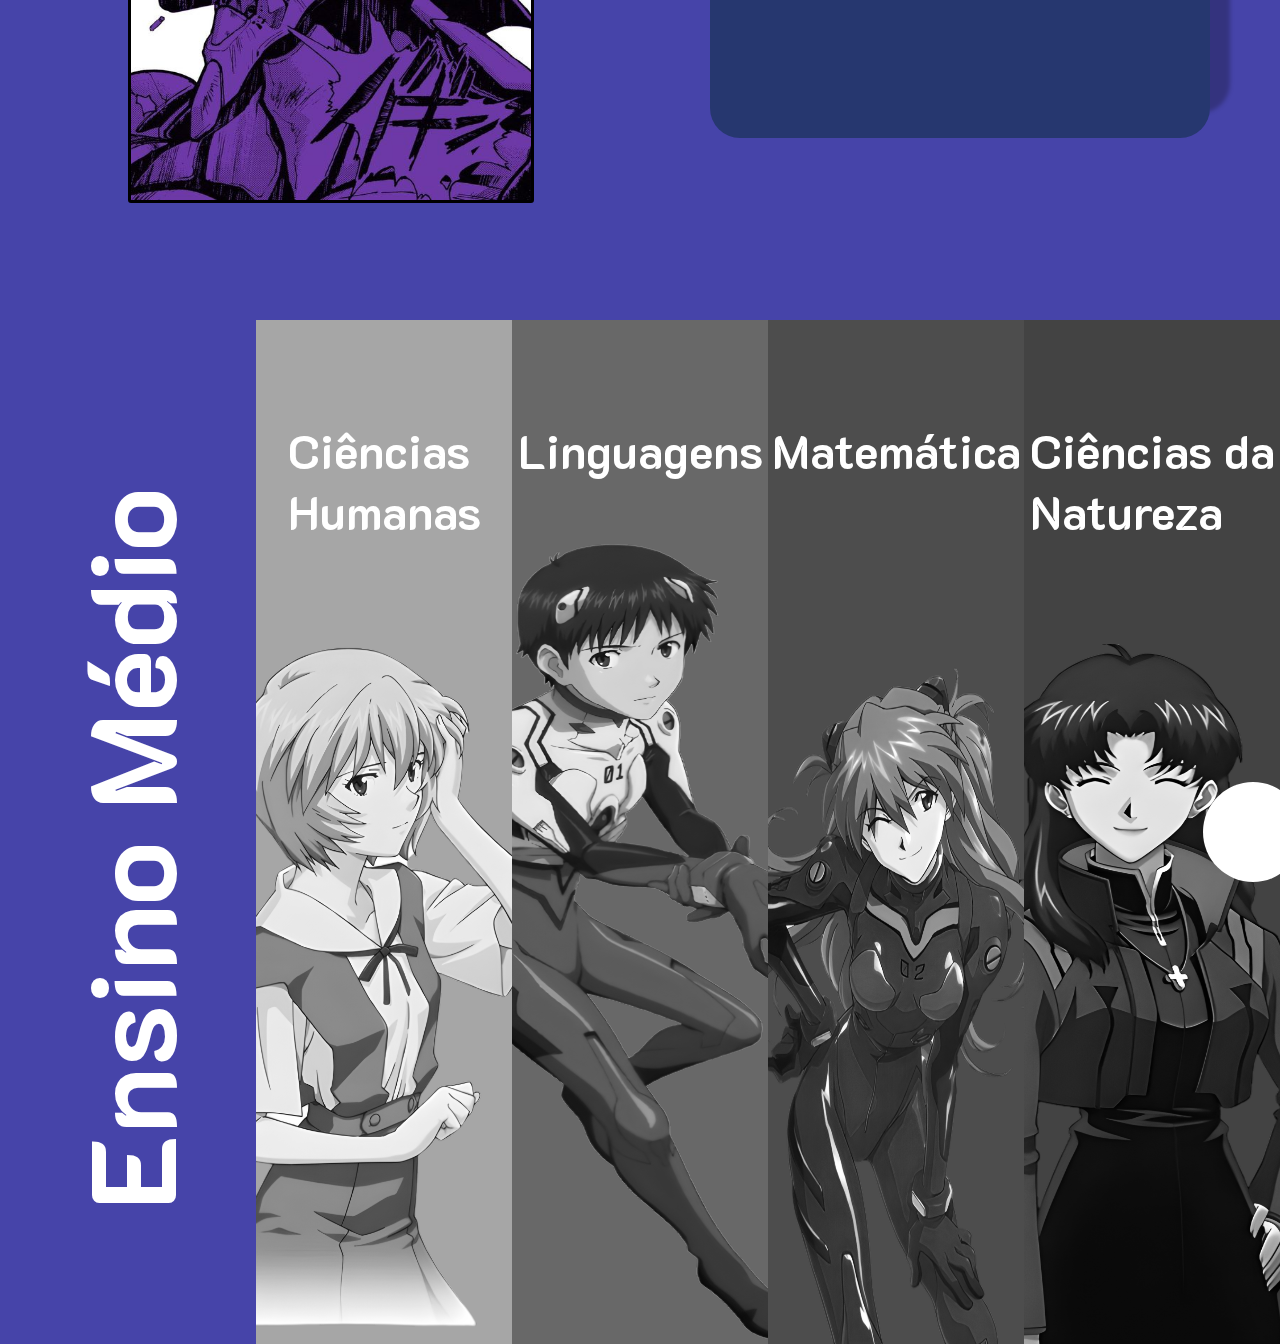
==== commit 8c82612f: "aaaa" ====
--- a/index.html
+++ b/index.html
@@ -44,7 +44,10 @@
         </header>
        
         <div class="quem-sou">
-            <p>Lorem ipsum dolor sit amet consectetur, adipisicing elit. Sit doloremque beatae dolorem optio aut in animi saepe ea veritatis temporibus cumque suscipit architecto mollitia tenetur, quia eos dolores, voluptates odit. Lorem ipsum dolor sit amet consectetur adipisicing elit. Ad, hic. Ad cupiditate nulla voluptatibus veniam fugiat? Aspernatur eaque saepe optio aliquam voluptatibus alias repellendus quisquam ex earum, omnis, ratione nesciunt.</p>
+            <img src="./img/plink.gif" alt="">
+            <p>
+                Olá, meu nome é Enzo Batista Dorneles Francisco, atualmente estou no 3° ano do ensino médio com técnico em desenvolvimento de sistemas integrado, sou iniciante na área e planejo seguir minha carreira dentro de tal. Tenho 18 anos e finalizo meu curso ainda em 2023, onde encerrarei junto meu ensino técnico. Desejo me tornar uma programador full stack, mas me interesso muito pela área de Back End.
+            </p>
         </div>
         <img src="./img/shinji-imagem.png" alt="shinji-img" class="shinji-img">
         <img src="./img/rei-imagem.png" alt="" class="rei-img">
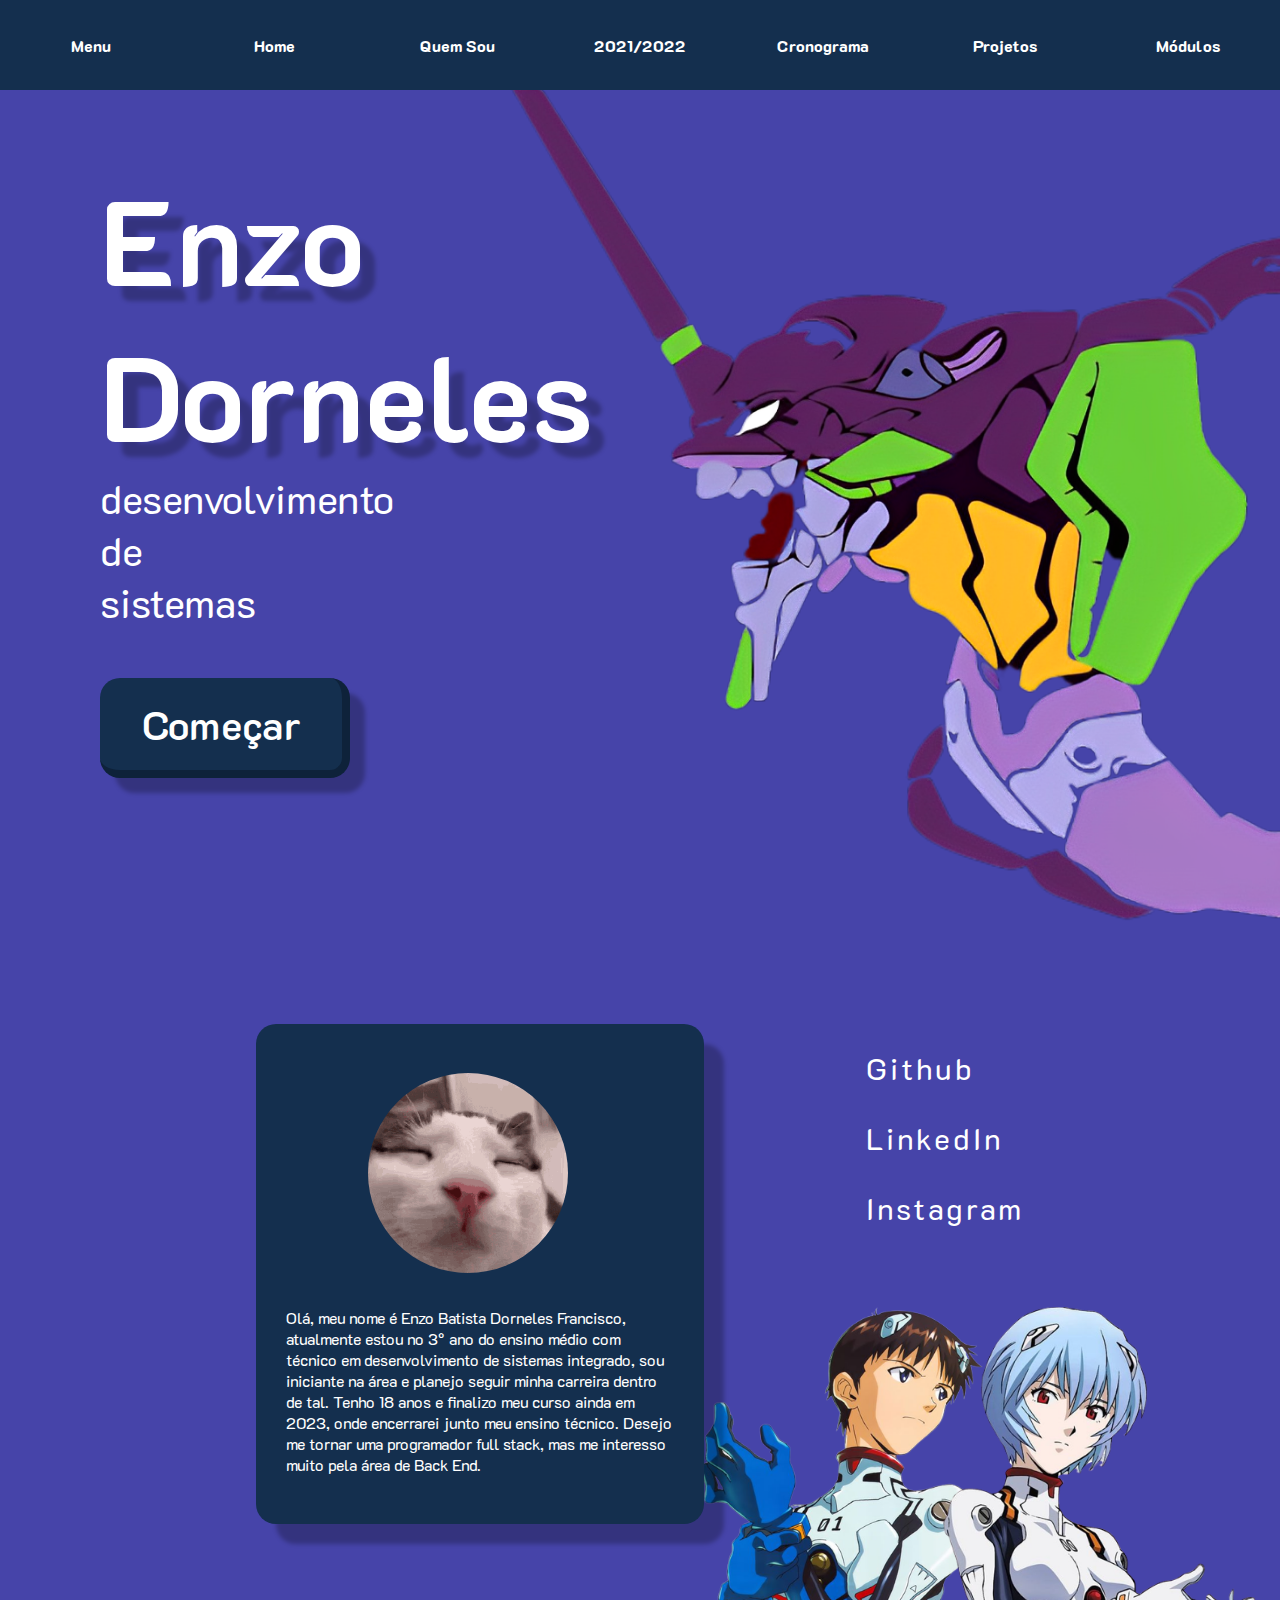
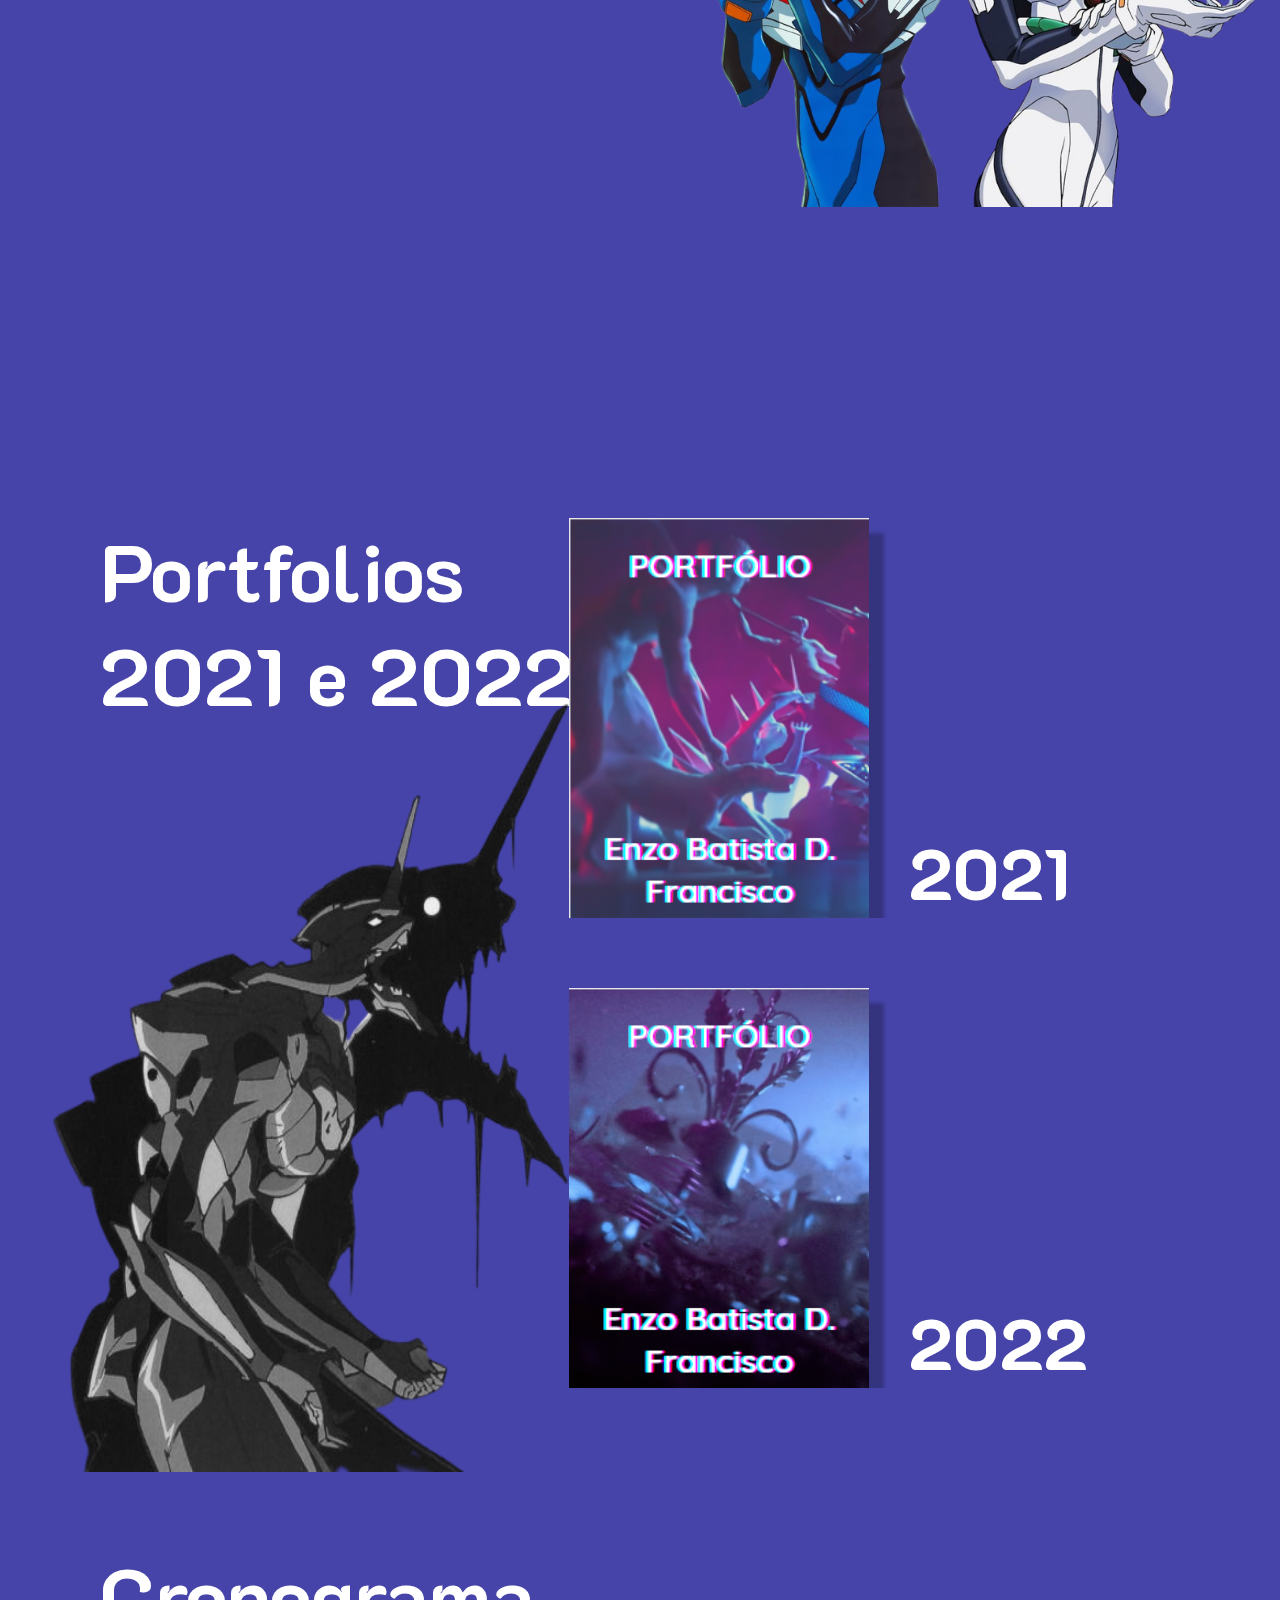
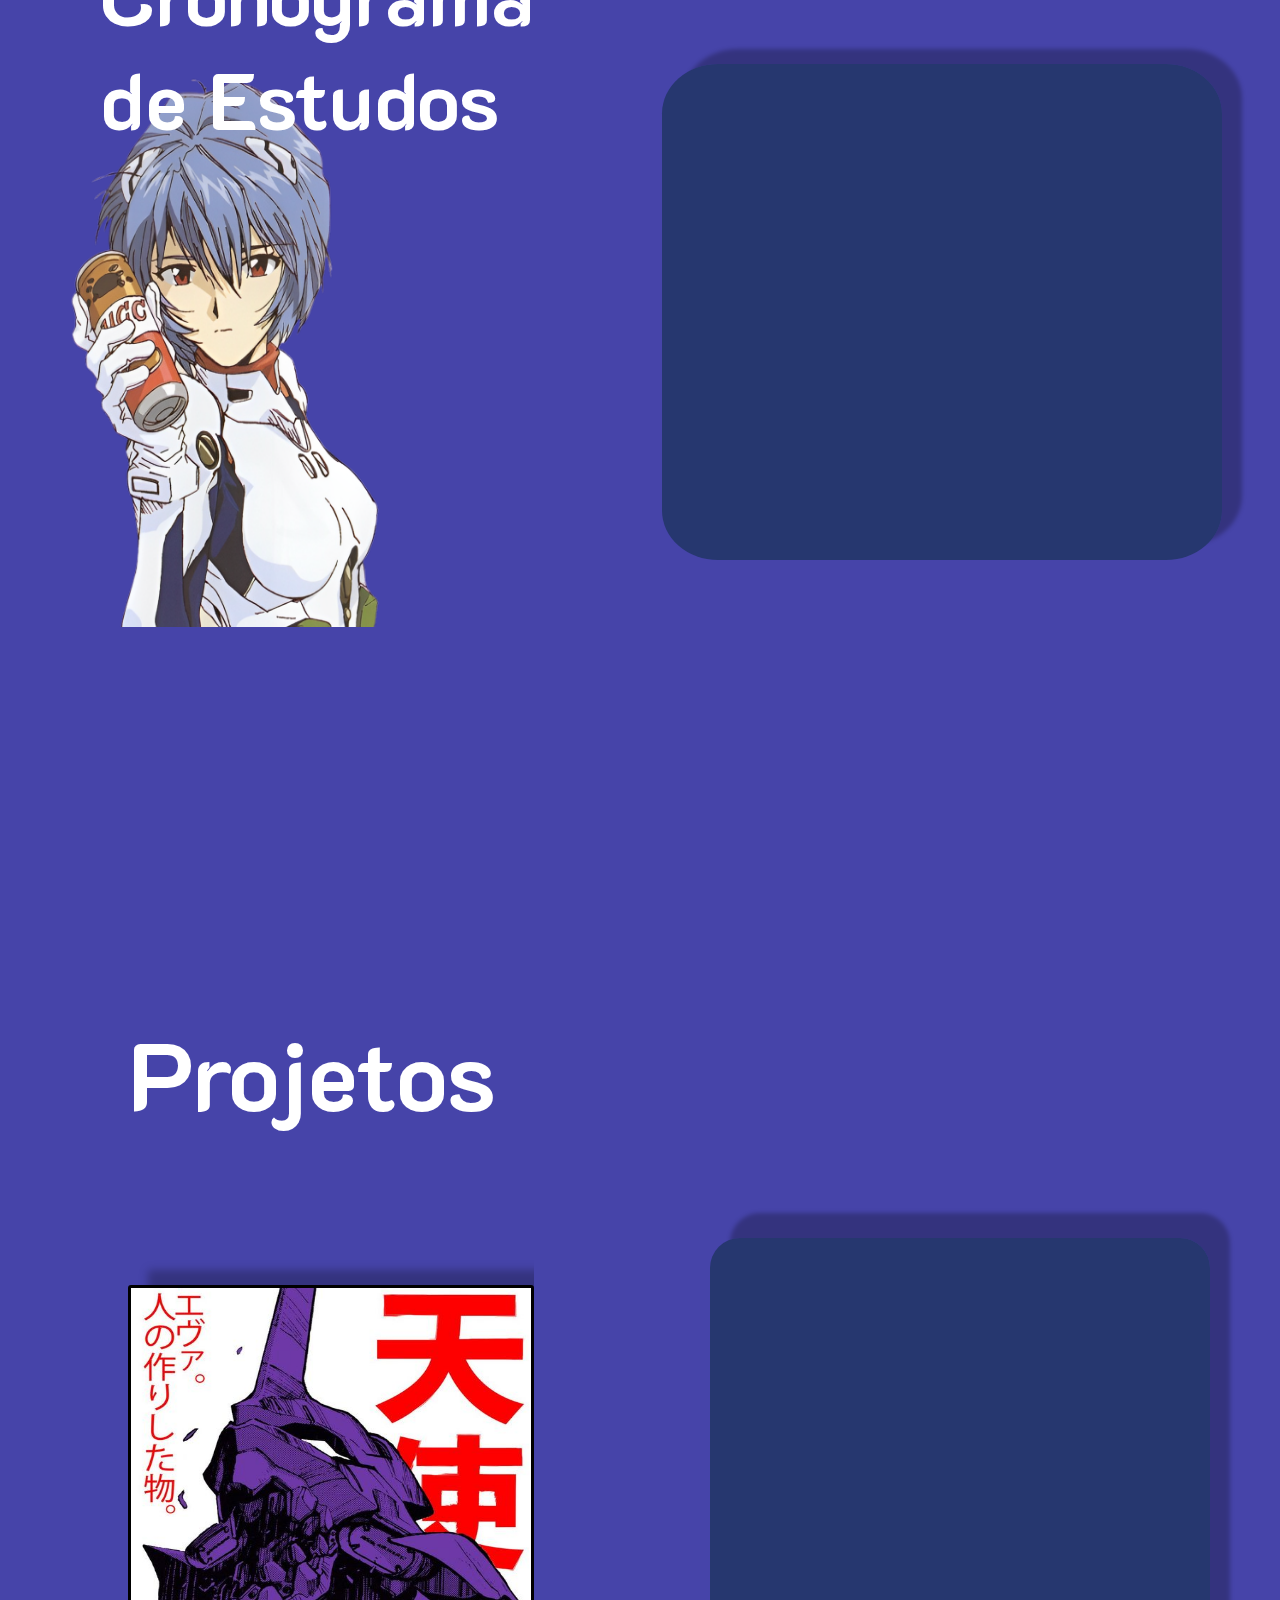
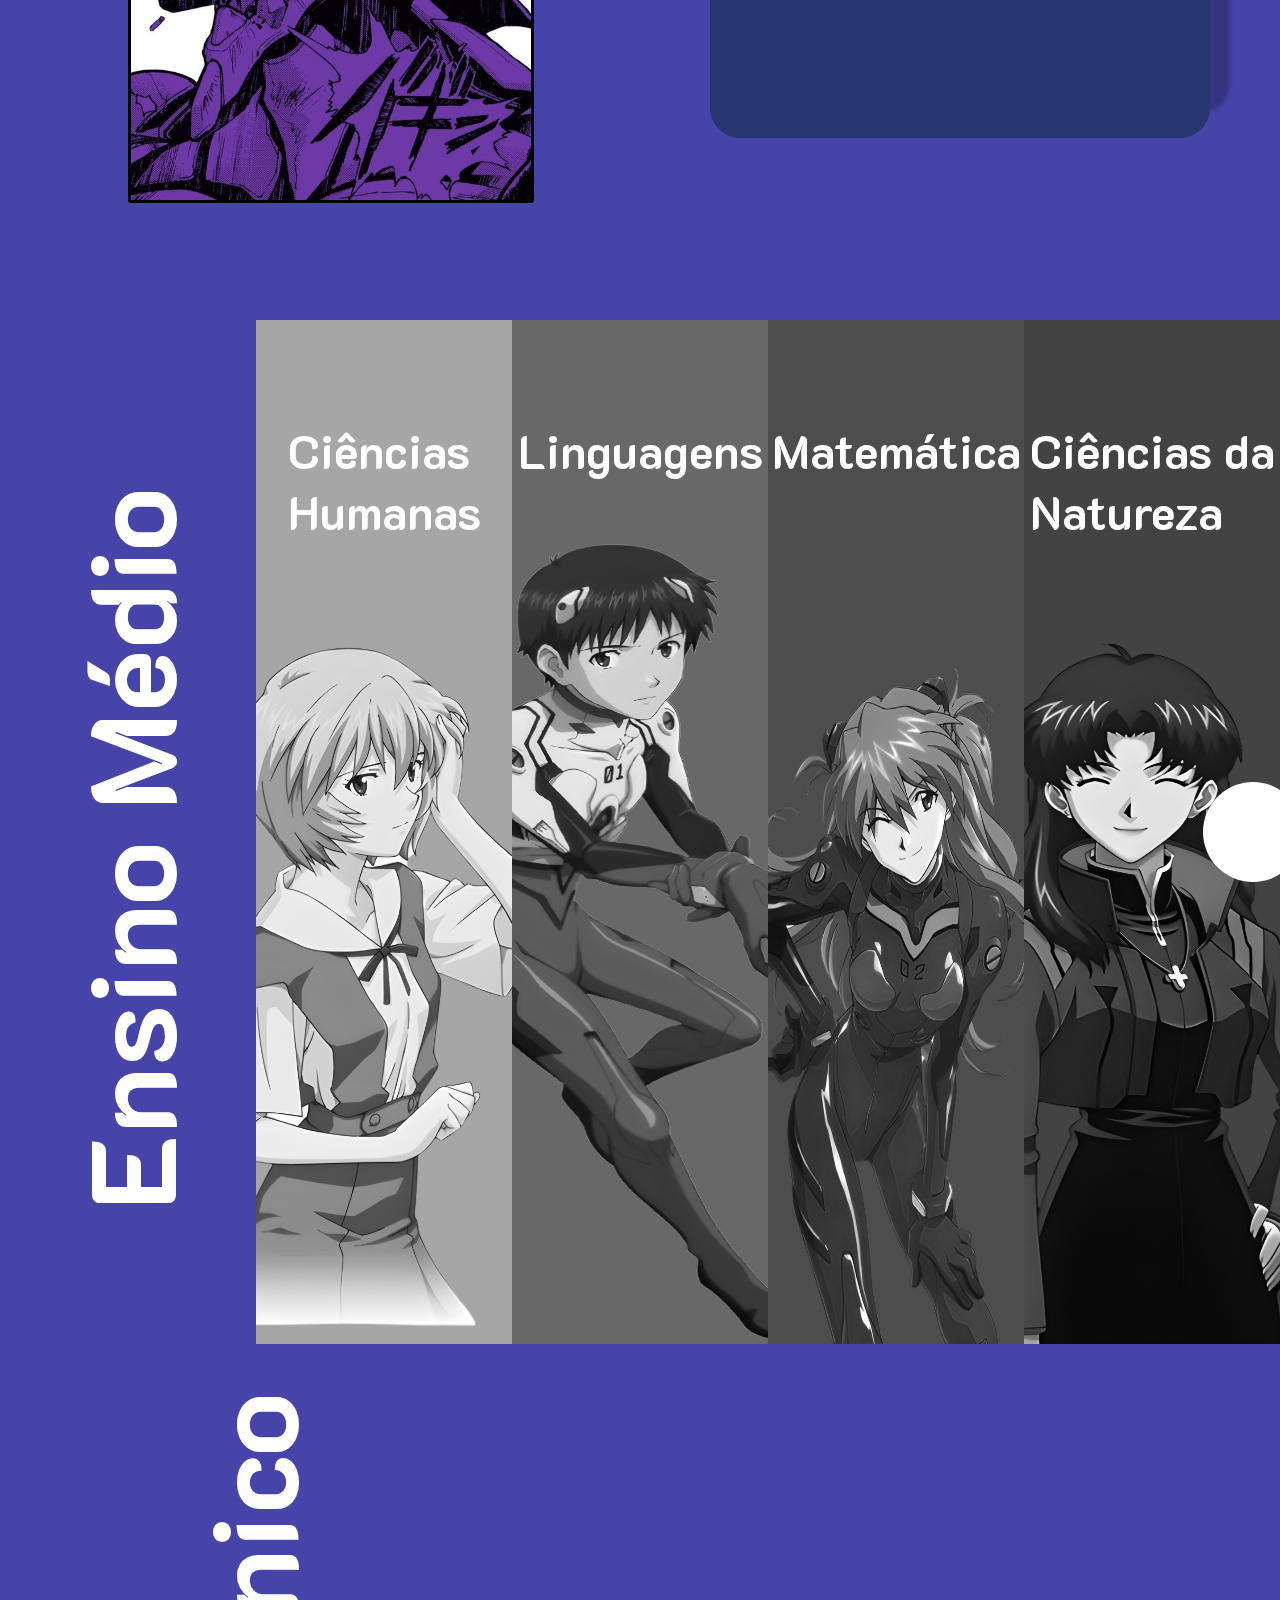
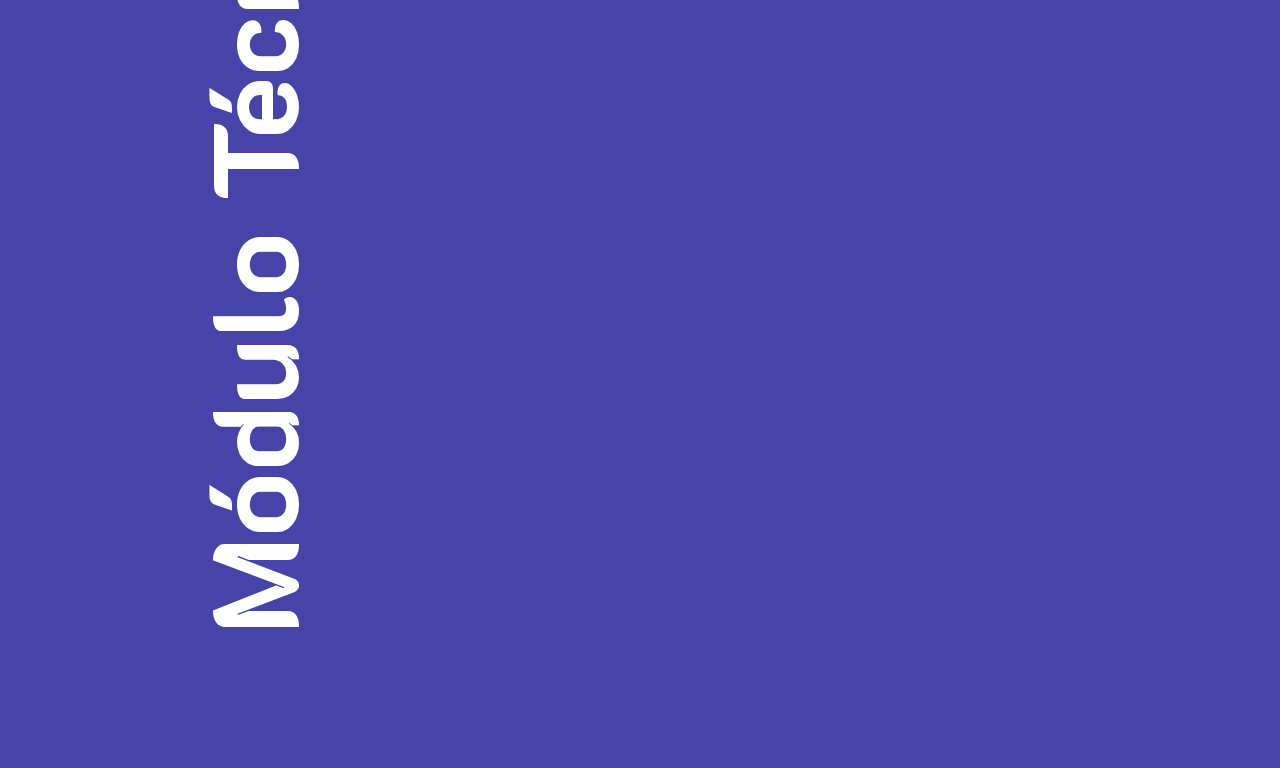
==== commit 2774ec9e: "aaaaa" ====
--- a/index.html
+++ b/index.html
@@ -257,6 +257,14 @@
 
       
     </section>
+    <section class="section modulos">
+        <div class="modulo-tecnico">
+         <div class="materia letreiro">
+                <h1>Módulo Técnico</h1>
+            </div>
+            
+        </div>  
+    </section>
     <script src="script.js"></script>
     </body>
 
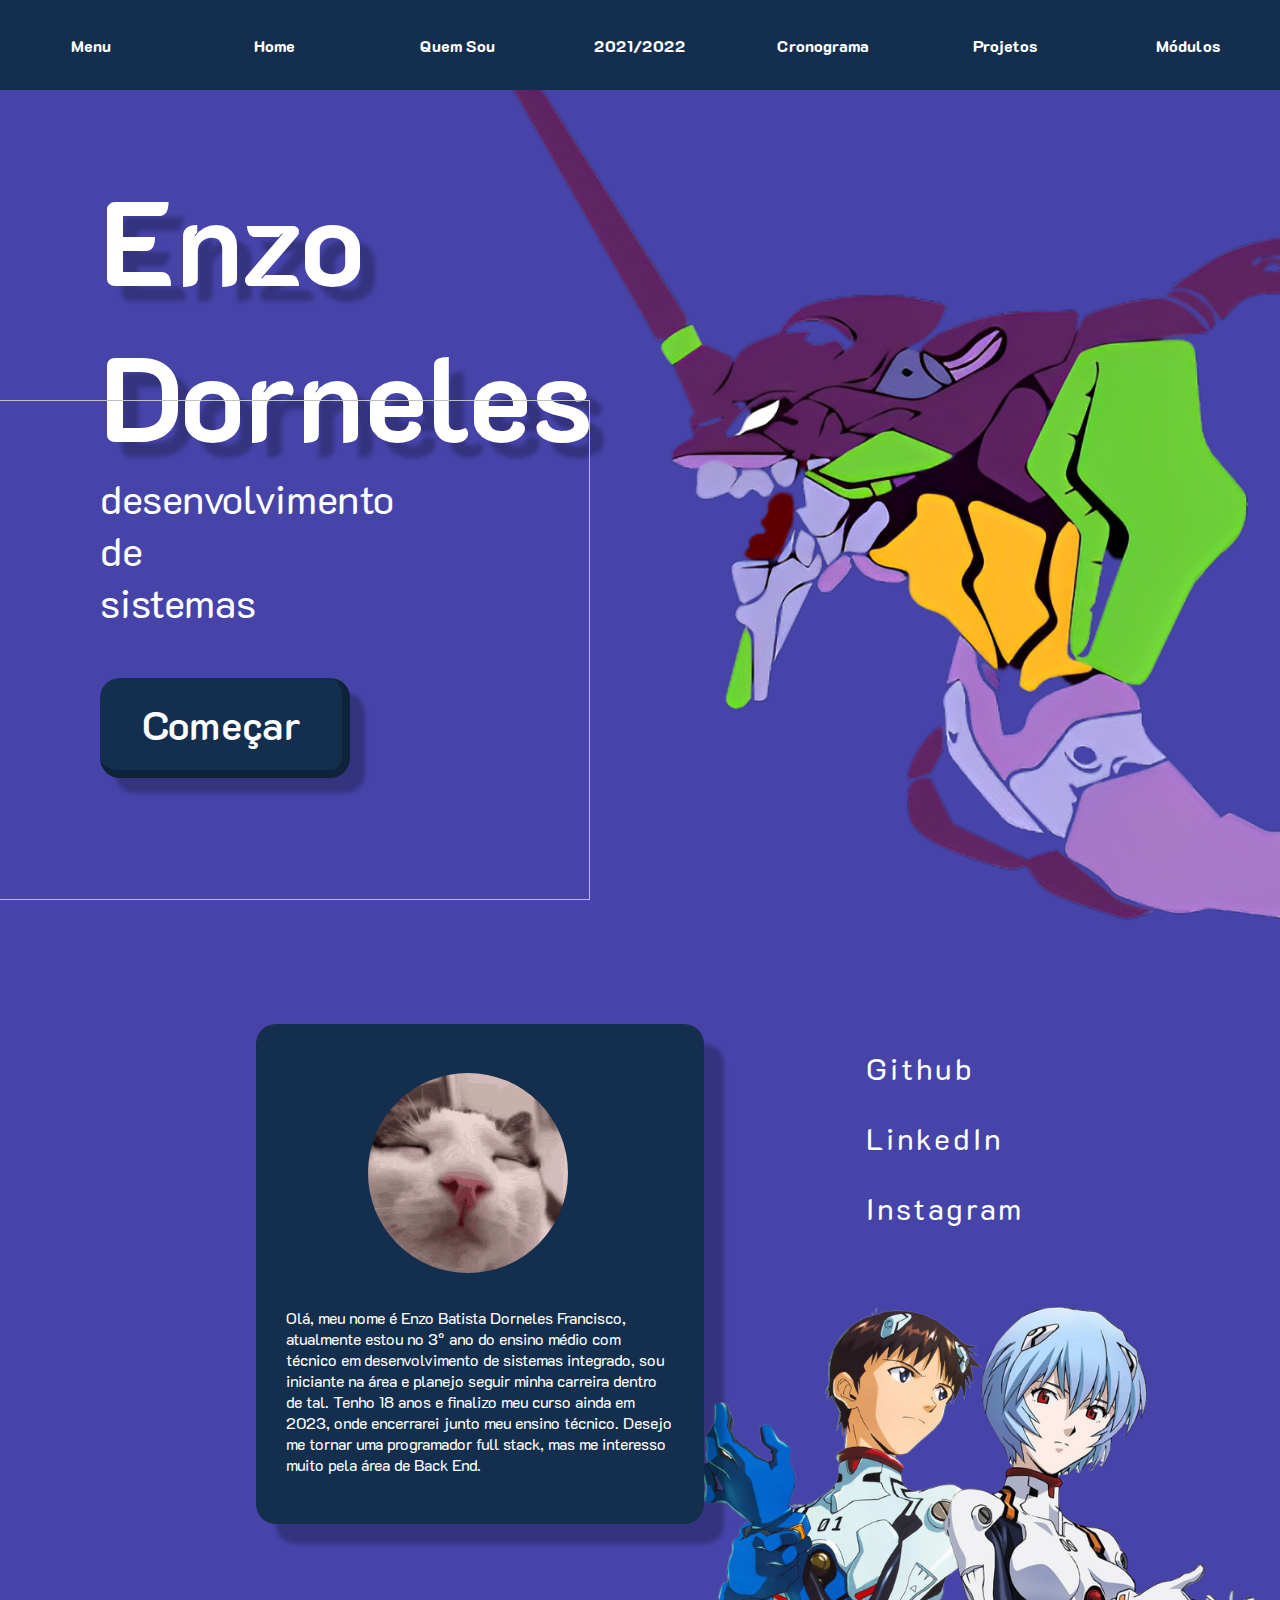
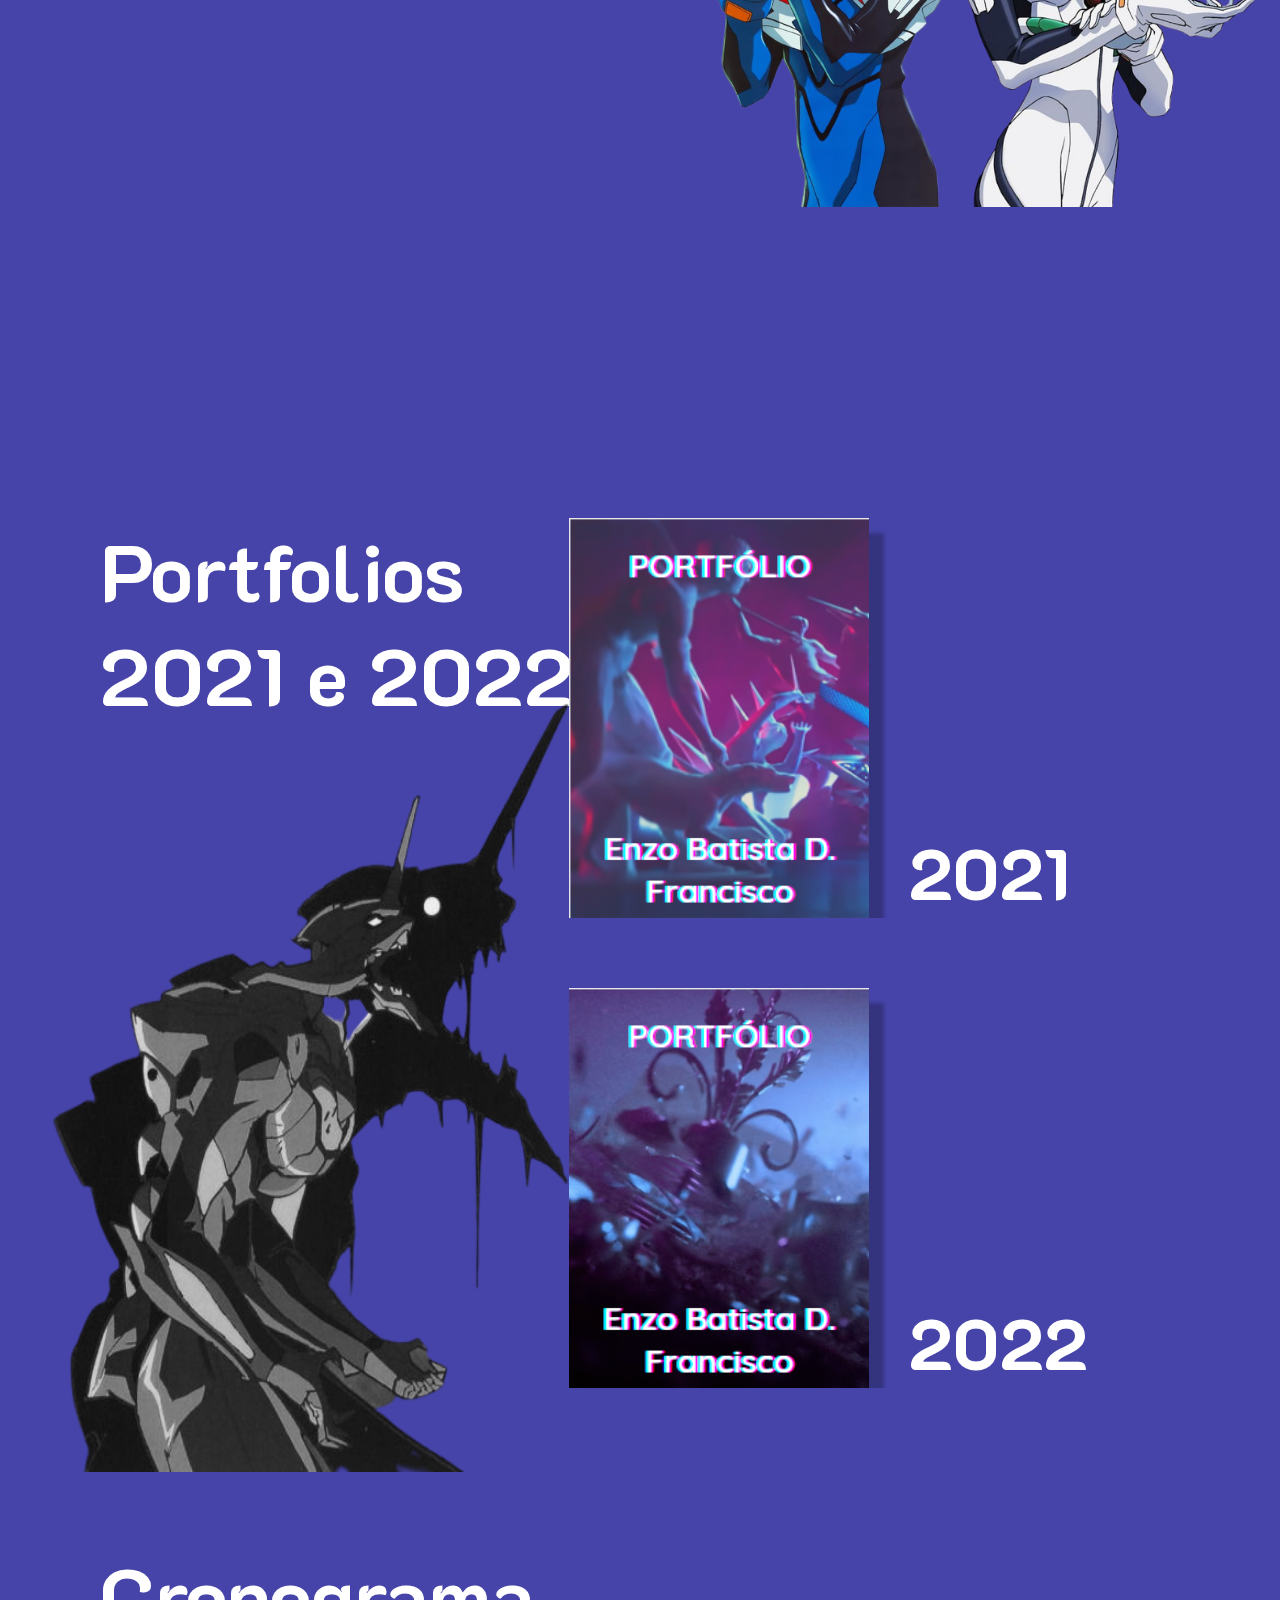
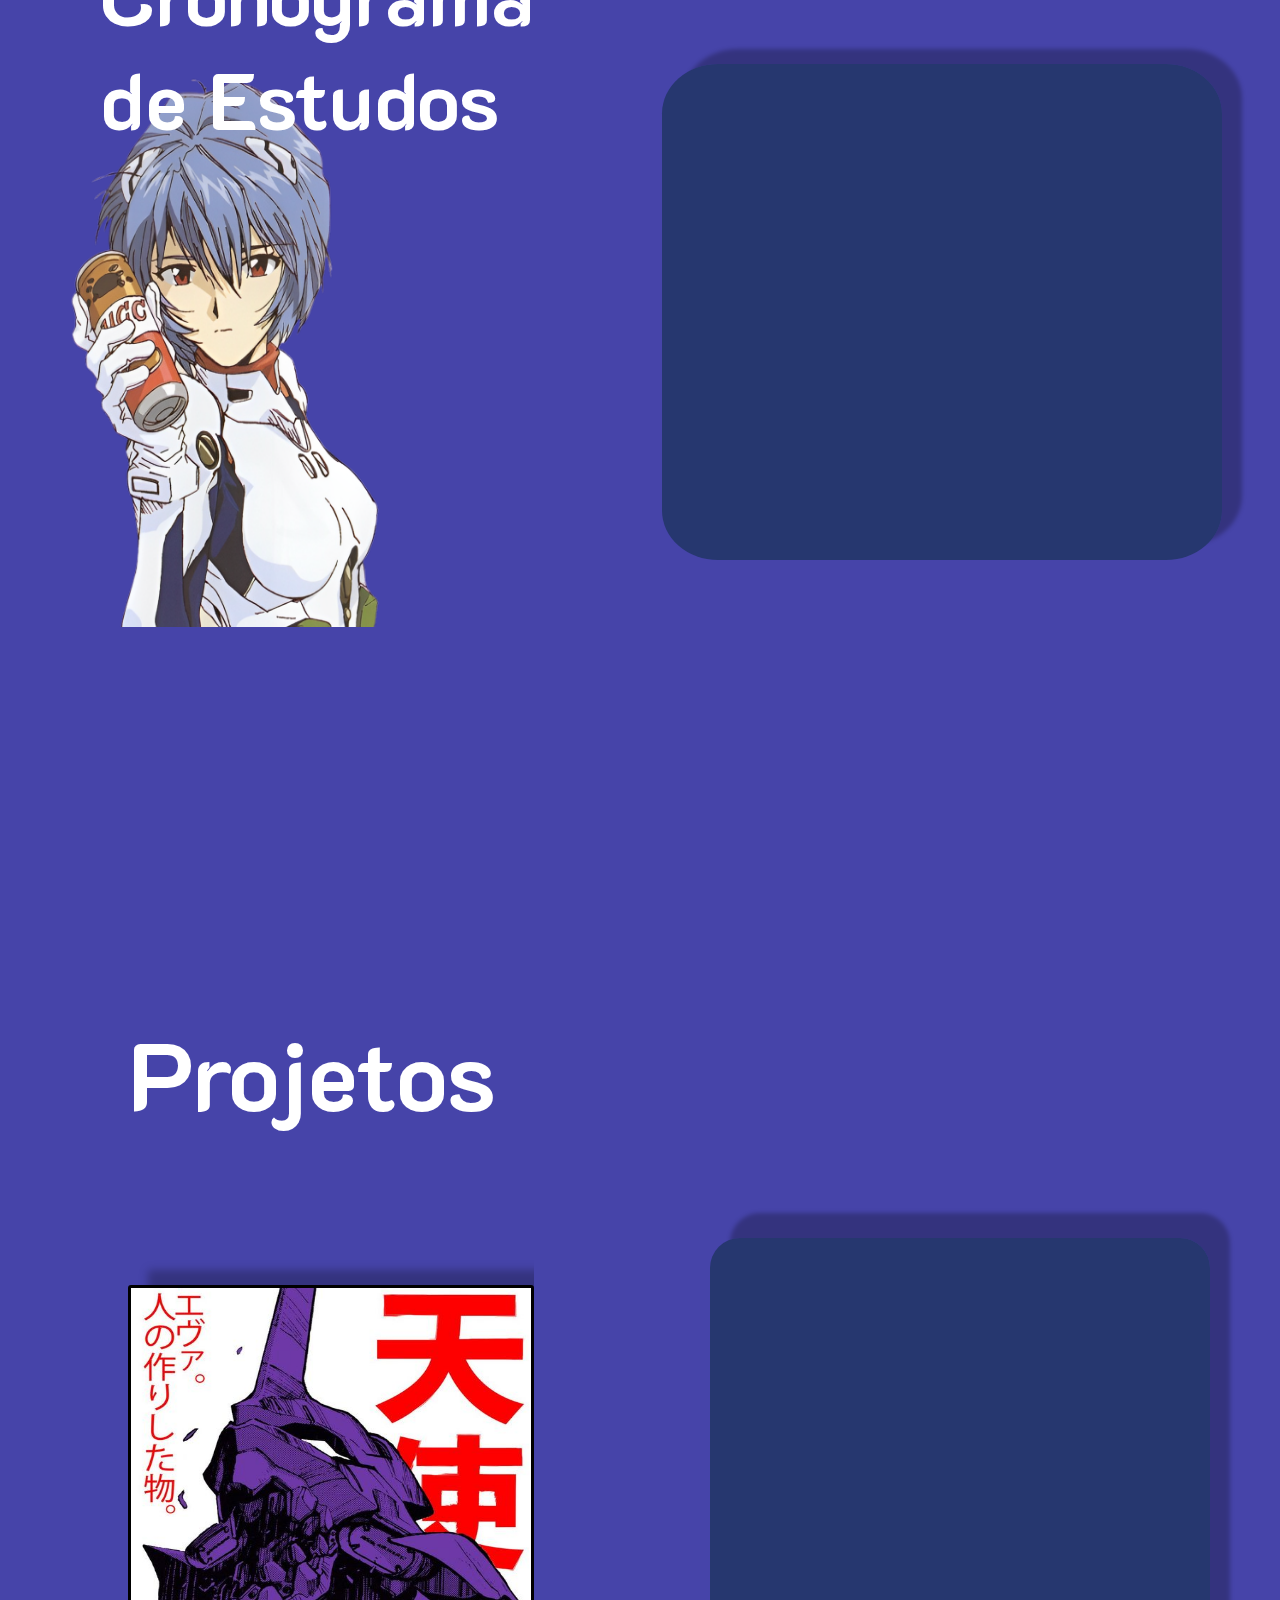
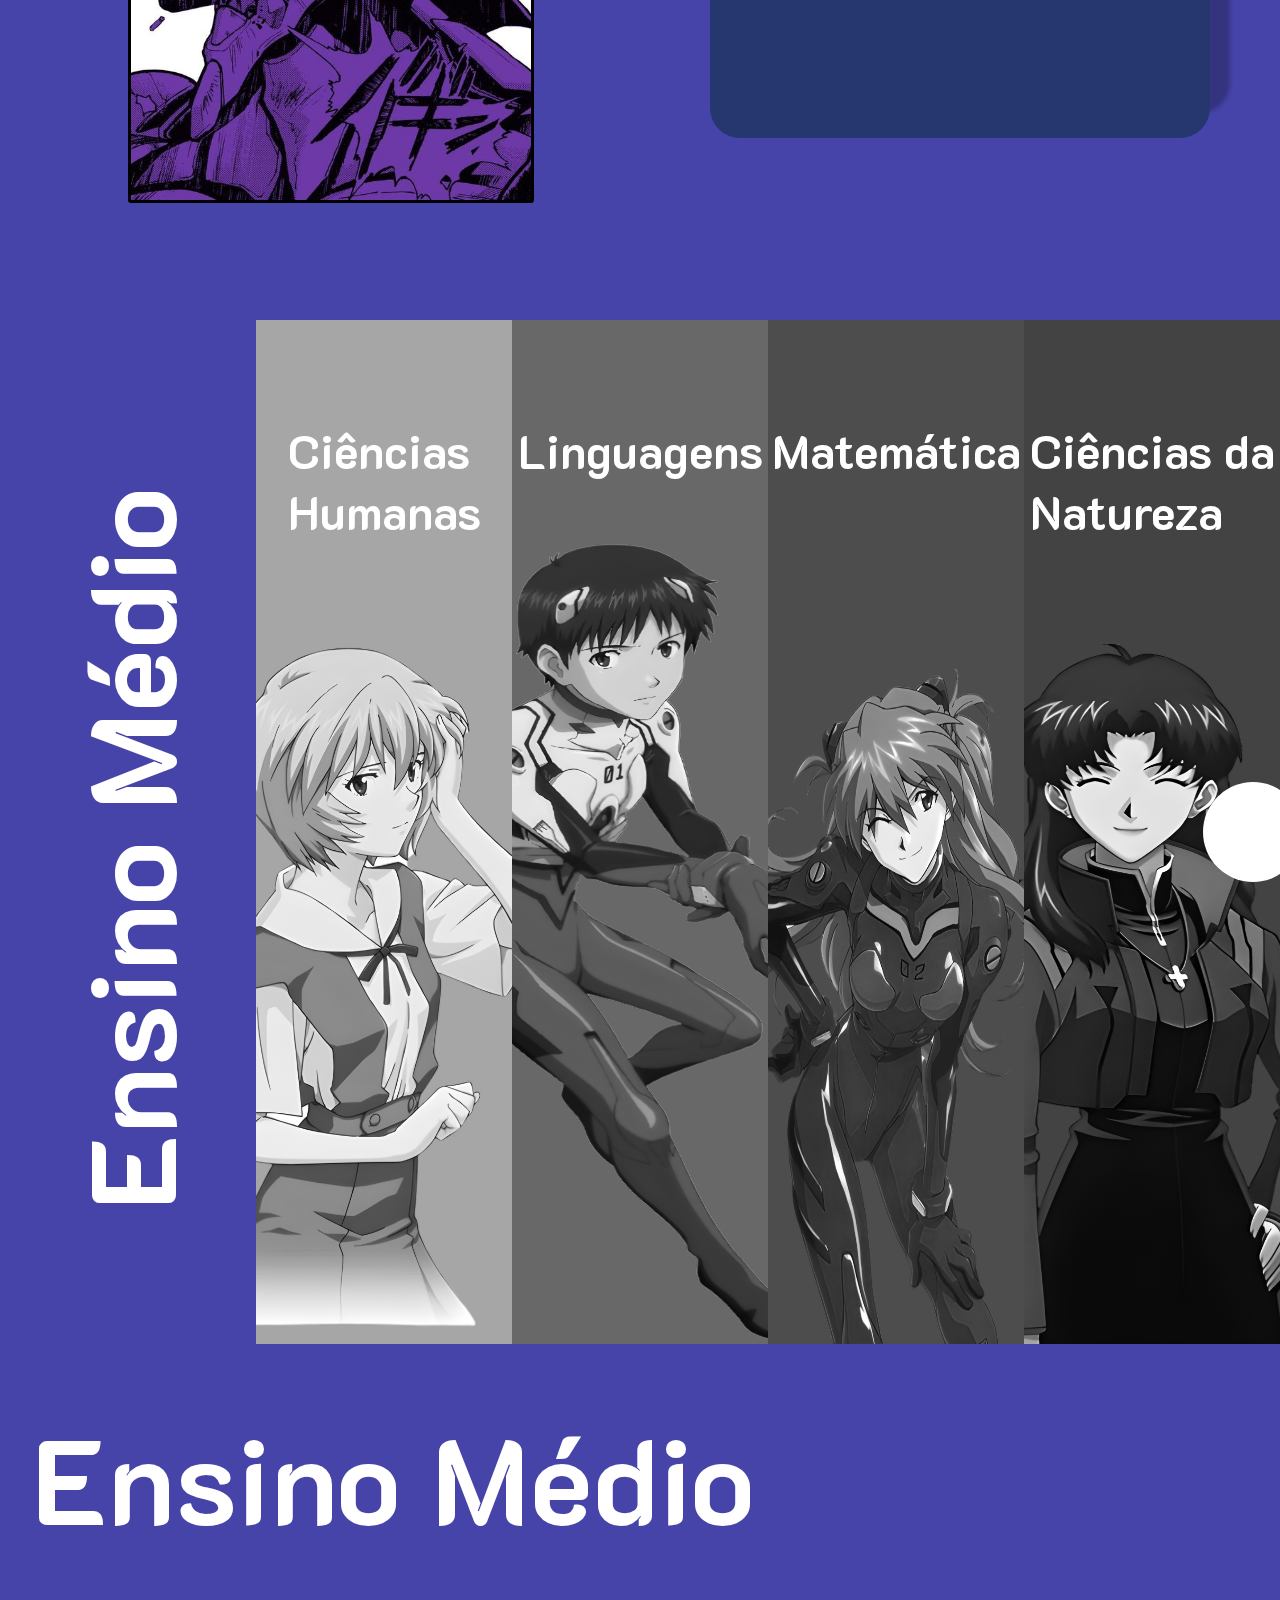
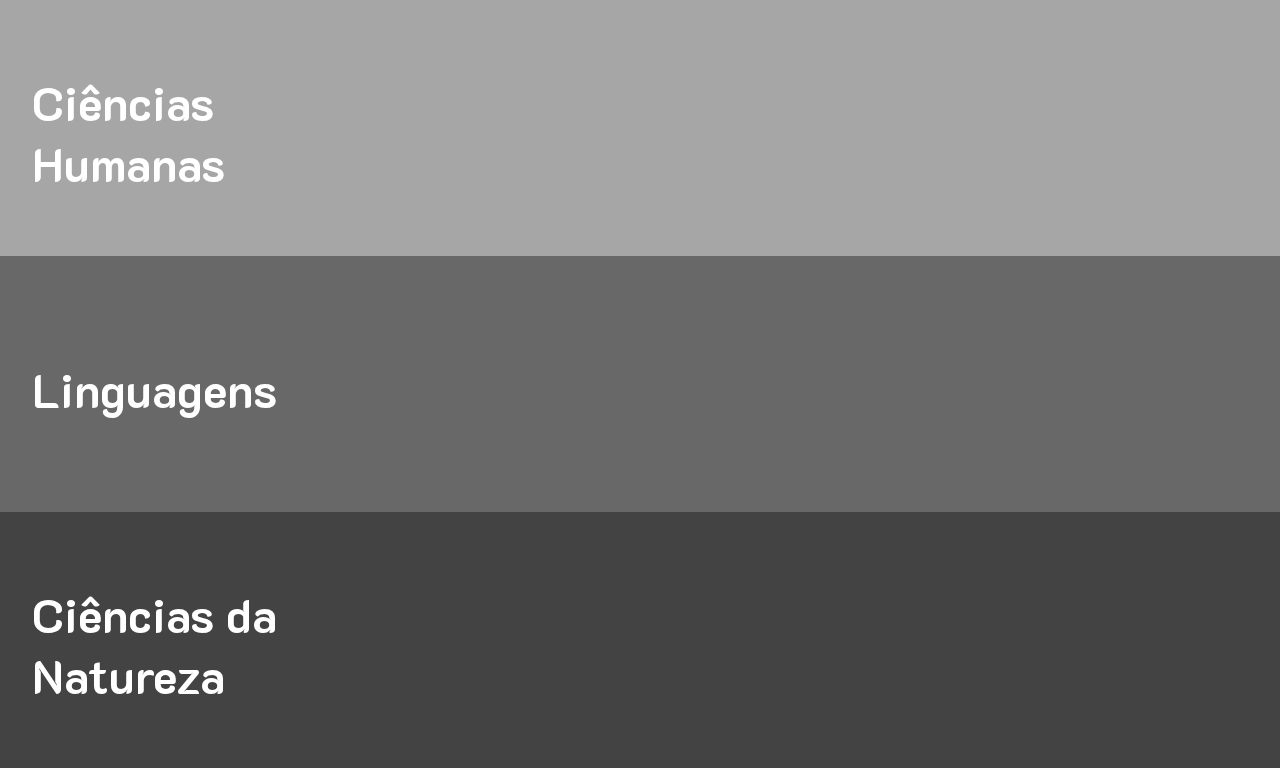
==== commit 9baef98b: "portfolio" ====
--- a/index.html
+++ b/index.html
@@ -258,12 +258,33 @@
       
     </section>
     <section class="section modulos">
-        <div class="modulo-tecnico">
-         <div class="materia letreiro">
-                <h1>Módulo Técnico</h1>
-            </div>
-            
-        </div>  
+        <div class="ensino-medio2">
+            <div class="materia2 letreiro">
+                <h1>Ensino Médio</h1>
+            </div>
+            <div class="materia2 humanas imagem2">
+                <h3>Ciências <br> Humanas</h3>
+                <img src="" alt="" height="700px">
+            </div>
+            <div class="materia2 linguagens imagem2">
+                <h3>Linguagens</h3>
+                <img src="" alt="" class="shinji-materia" height="800px">
+            </div>
+
+            <div class="materia2 natureza imagem2">
+                <h3>Ciências da <br> Natureza</h3>
+                <img src="" alt="" height="700px">
+            </div>
+  
+                <img src="" alt="" class="imagemAtividade">
+            </div>
+        </div>
+     
+        
+    
+        
+
+      
     </section>
     <script src="script.js"></script>
     </body>
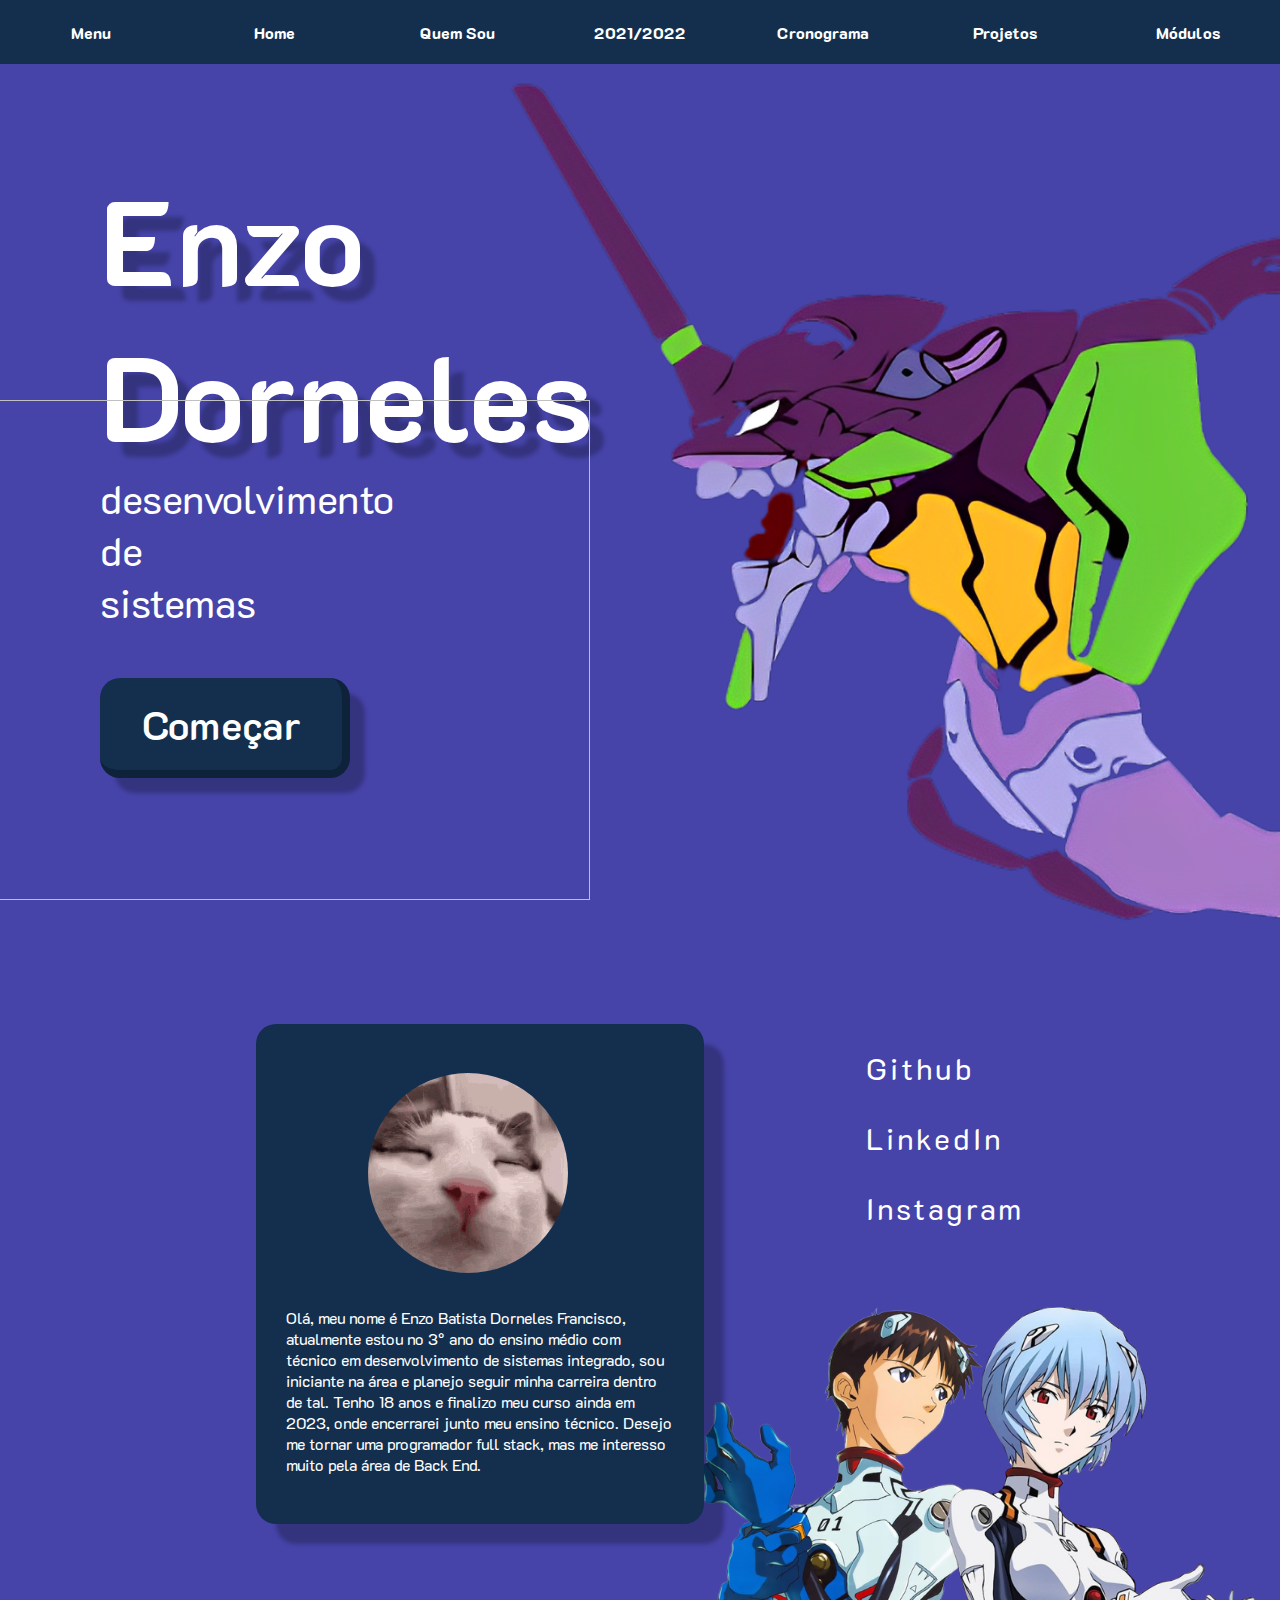
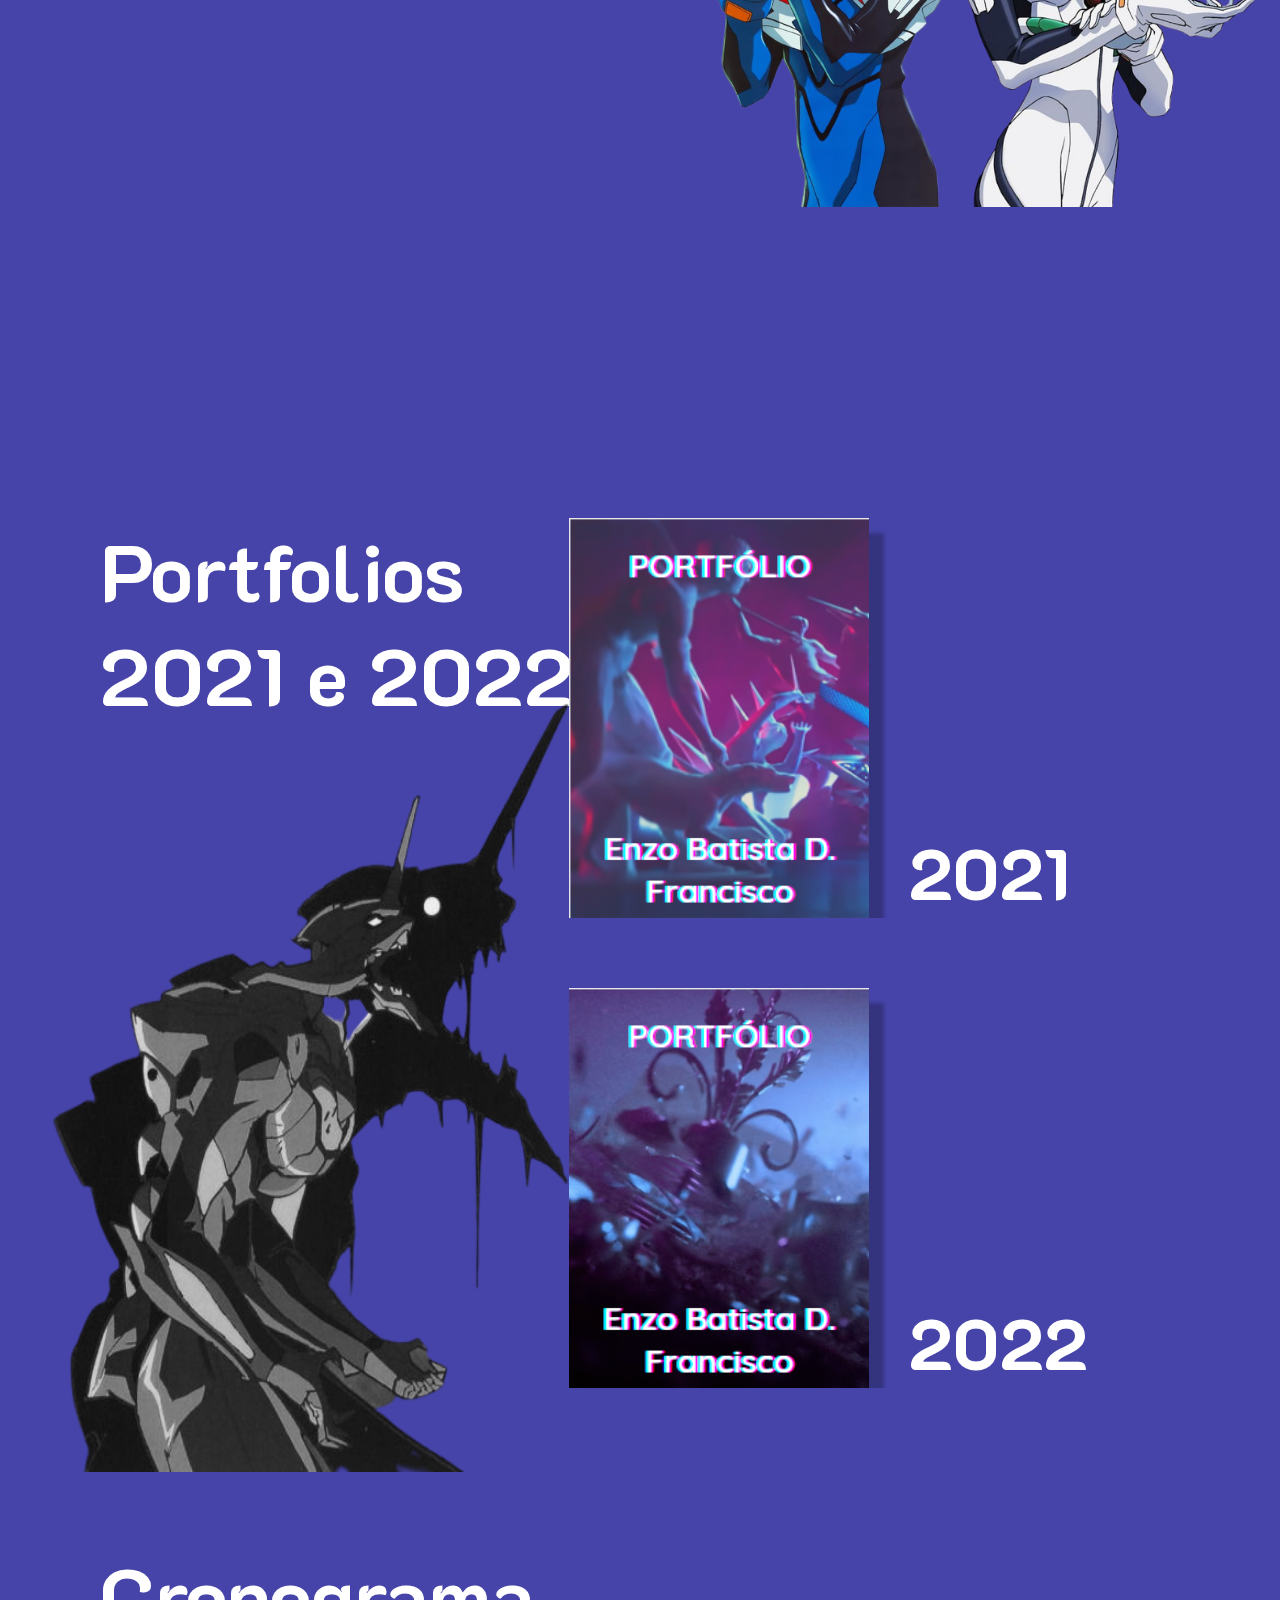
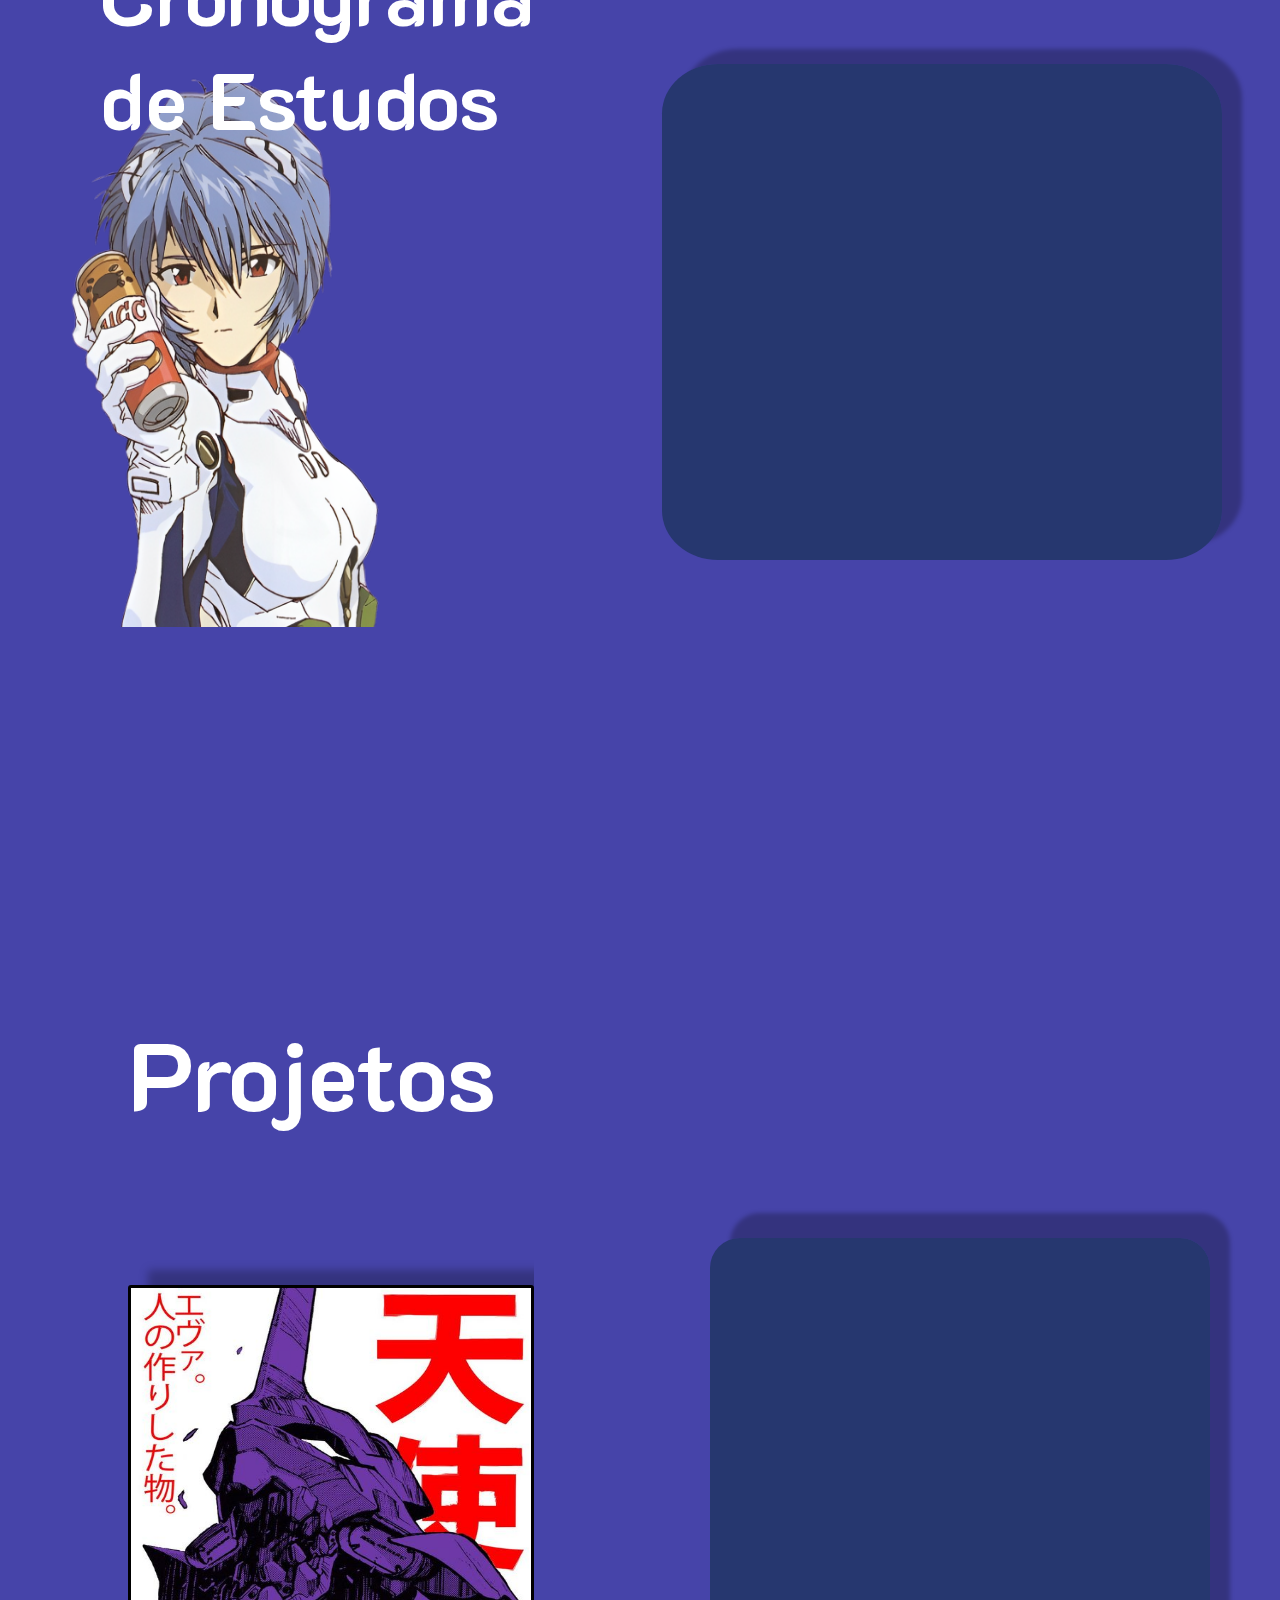
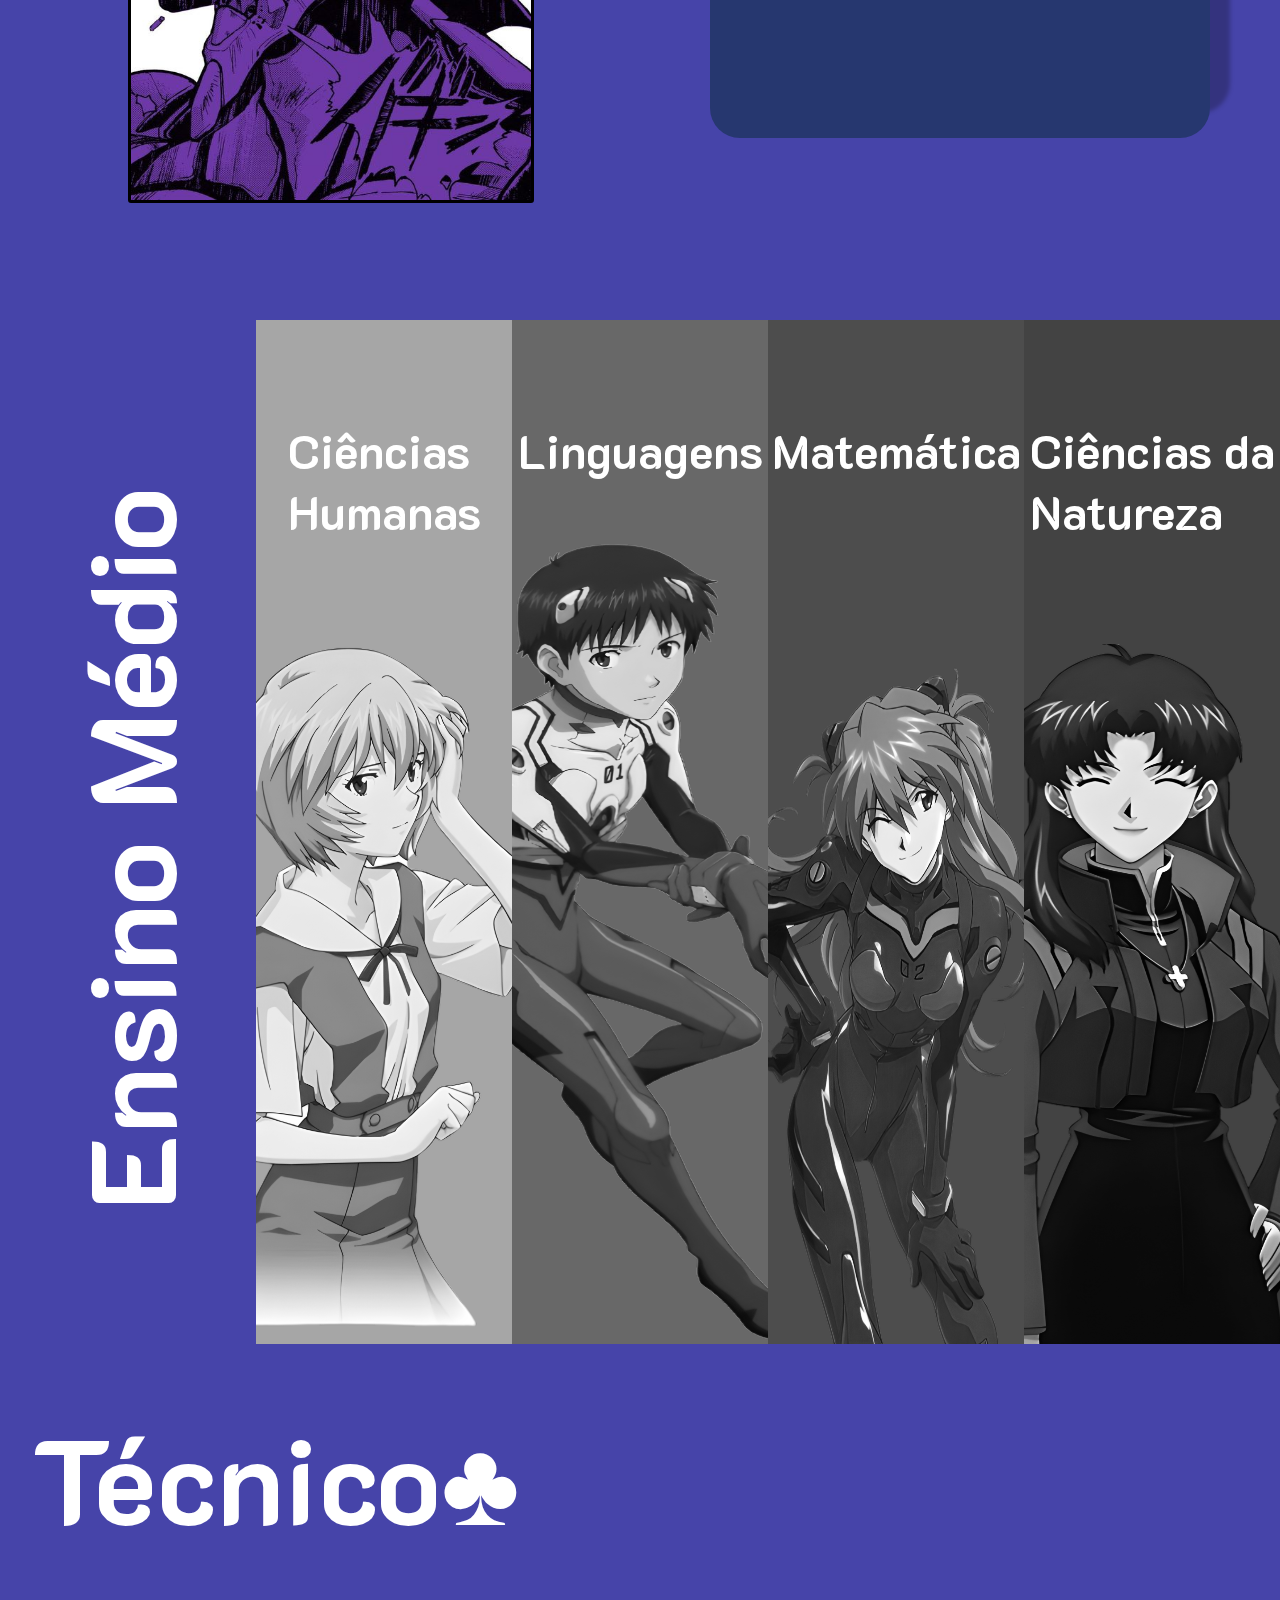
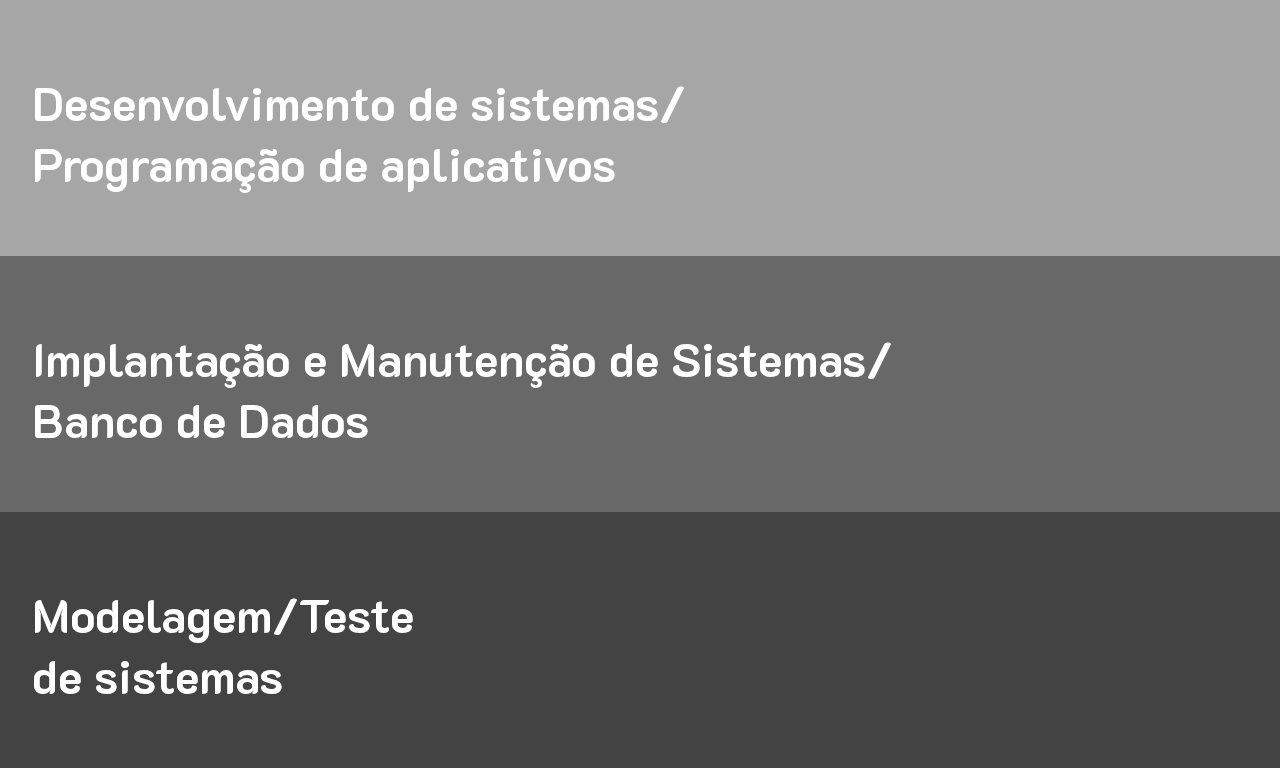
==== commit 4a7ef086: "ajustes" ====
--- a/index.html
+++ b/index.html
@@ -52,9 +52,9 @@
         <img src="./img/shinji-imagem.png" alt="shinji-img" class="shinji-img">
         <img src="./img/rei-imagem.png" alt="" class="rei-img">
         <div class="redes">
-            <span><i class="fi fi-brands-github"></i><p>Github</p></span>
-            <span><i class="fi fi-brands-linkedin"></i><p>LinkedIn</p></span>
-            <span><i class="fi fi-brands-instagram"></i><p>Instagram</p></span>
+            <span onclick="github()"><i class="fi fi-brands-github"></i><p>Github</p></span>
+            <span onclick="linkedin()"><i class="fi fi-brands-linkedin"></i><p>LinkedIn</p></span>
+            <span onclick="instagram()"><i class="fi fi-brands-instagram"></i><p>Instagram</p></span>
         </div>
 
     </section>
@@ -94,25 +94,24 @@
             <div class="materia letreiro">
                 <h1>Ensino Médio</h1>
             </div>
-            <div class="materia humanas imagem">
+            <div class="materia humanas imagem" onclick="canvaHumanas()">
                 <h3>Ciências <br> Humanas</h3>
                 <img src="./img/rei-materia.png" alt="" height="700px">
             </div>
-            <div class="materia linguagens imagem">
+            
+            <div class="materia linguagens imagem" onclick="canvaLinguagens()">
                 <h3>Linguagens</h3>
                 <img src="./img/shinji-materia.png" alt="" class="shinji-materia" height="800px">
             </div>
-            <div class="materia matematica imagem">
+            <div class="materia matematica imagem" onclick="canvaMatematica()">
                 <h3>Matemática</h3>
                 <img src="./img/asuka-materia.png" alt="" class="asuka-image" height="700px" width="400">
             </div>
-            <div class="materia natureza imagem">
+            <div class="materia natureza imagem" onclick="canvaNatureza()">
                 <h3>Ciências da <br> Natureza</h3>
                 <img src="./img/misato-materia.png" alt="" height="700px">
             </div>
-            <div class="botao-passar">
-                <i class="fi fi-sr-play"></i>
-            </div>
+       
             <div class="modal humanasRei" onclick="">  
                
                 <div class="atividade-modal">
@@ -260,19 +259,19 @@
     <section class="section modulos">
         <div class="ensino-medio2">
             <div class="materia2 letreiro">
-                <h1>Ensino Médio</h1>
+                <h1>Técnico♣</h1>
             </div>
             <div class="materia2 humanas imagem2">
-                <h3>Ciências <br> Humanas</h3>
-                <img src="" alt="" height="700px">
+                <h3>Desenvolvimento de sistemas/<br> Programação de aplicativos</h3>
+                <img src="eva01tecnico.png" alt="">
             </div>
             <div class="materia2 linguagens imagem2">
-                <h3>Linguagens</h3>
+                <h3>Implantação e Manutenção de Sistemas/ <br> Banco de Dados</h3>
                 <img src="" alt="" class="shinji-materia" height="800px">
             </div>
 
             <div class="materia2 natureza imagem2">
-                <h3>Ciências da <br> Natureza</h3>
+                <h3>Modelagem/Teste<br> de sistemas</h3>
                 <img src="" alt="" height="700px">
             </div>
   
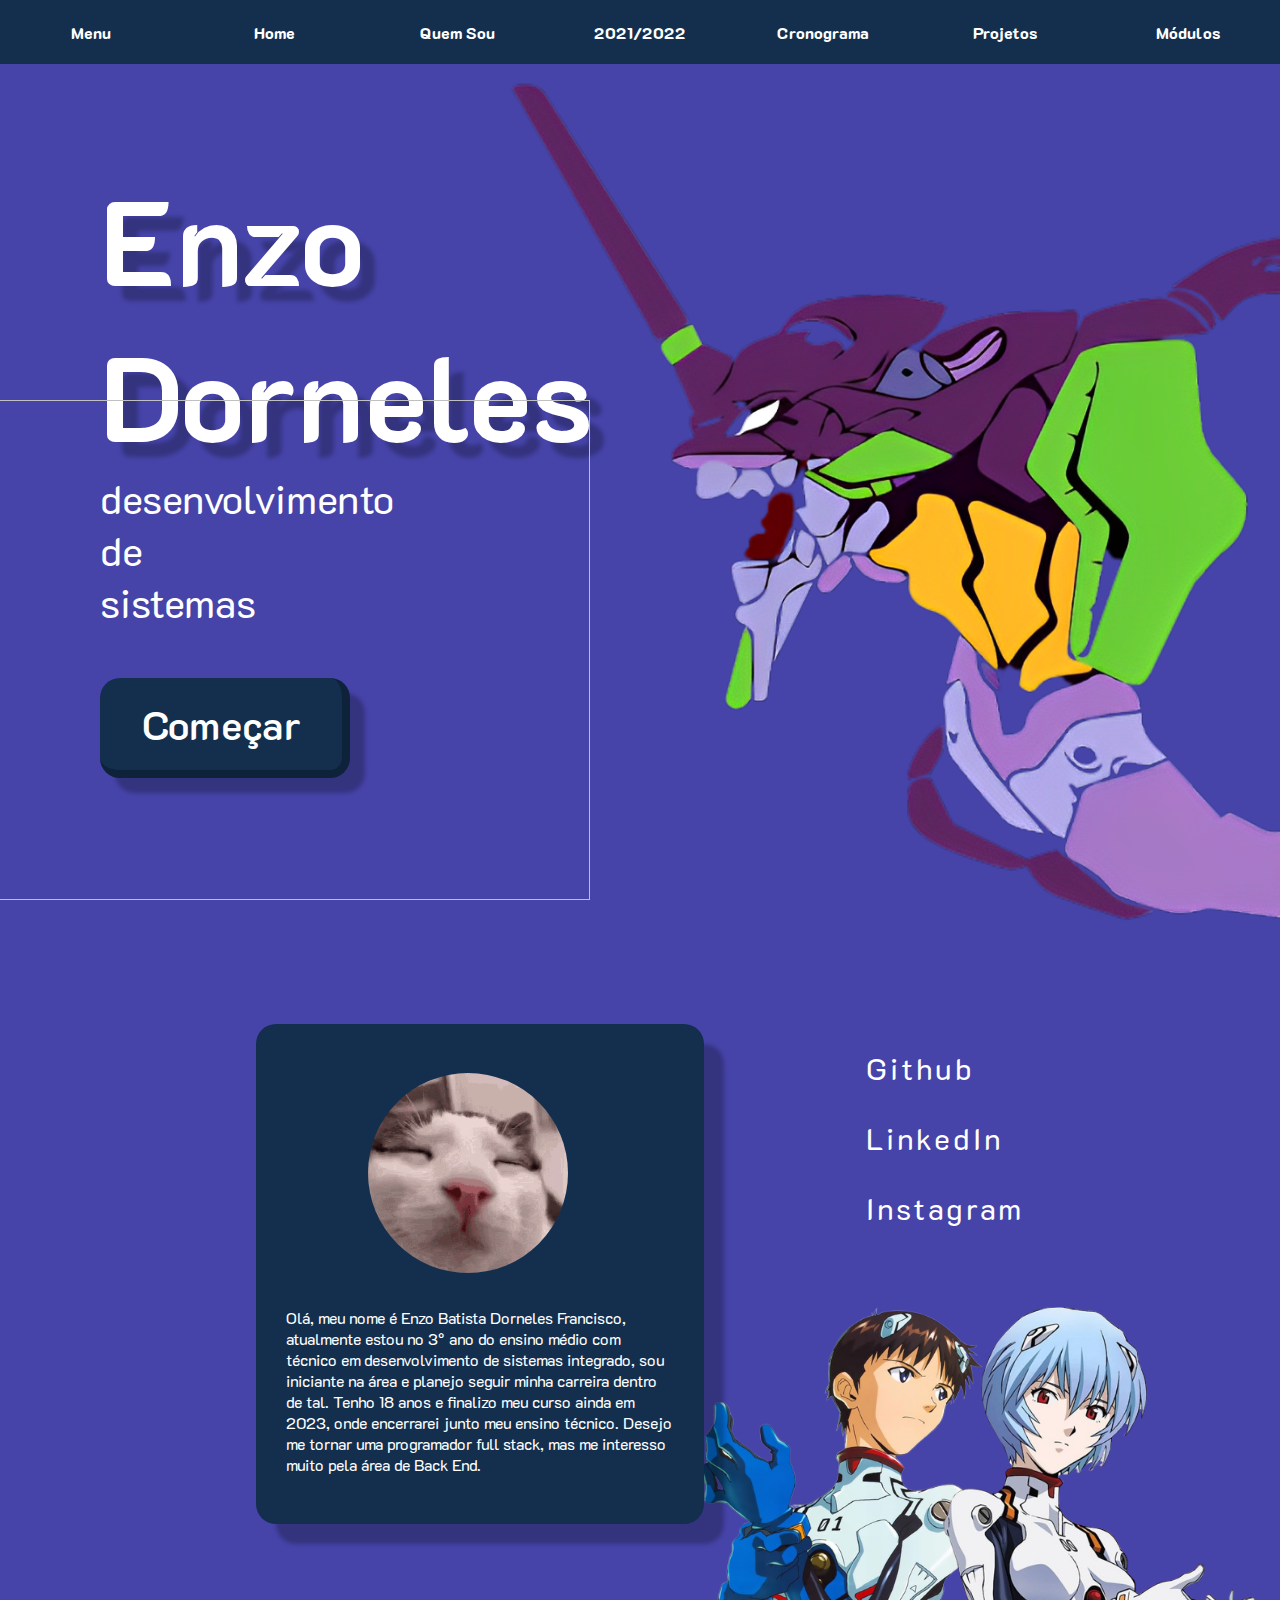
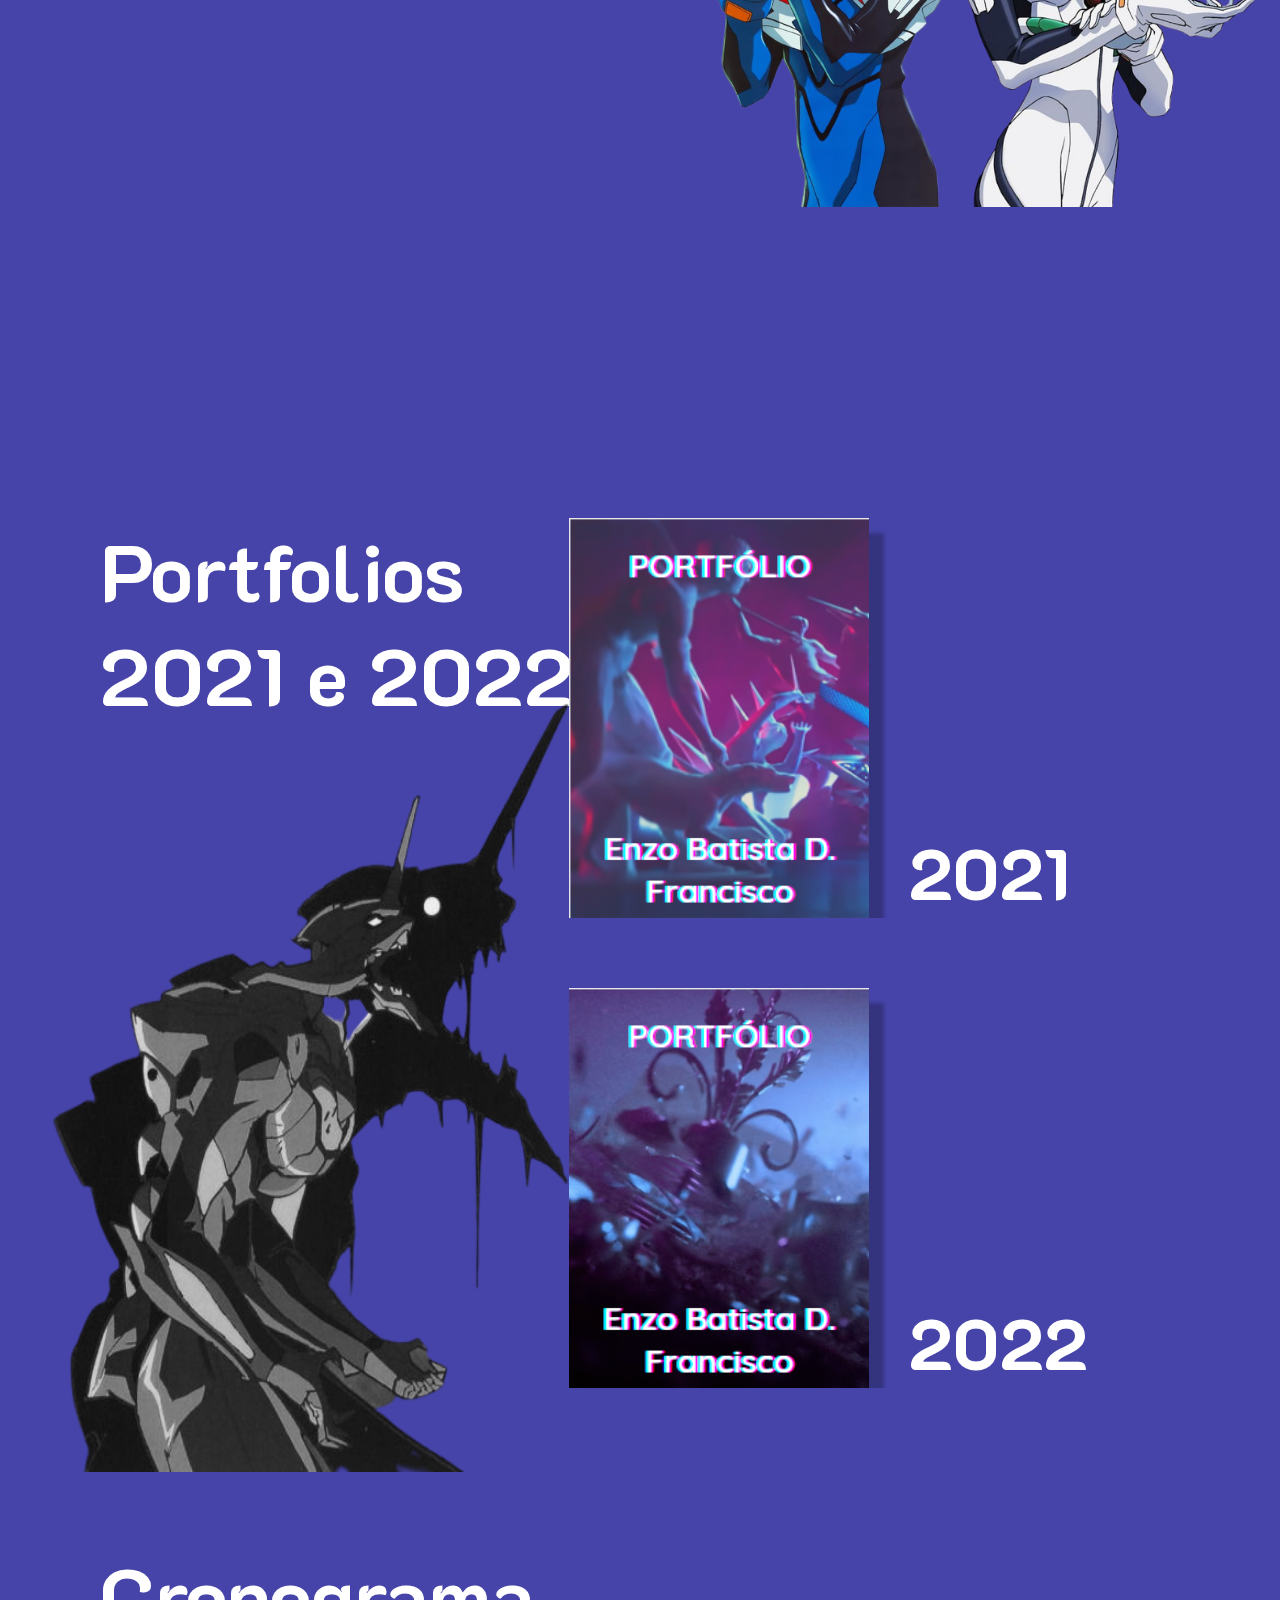
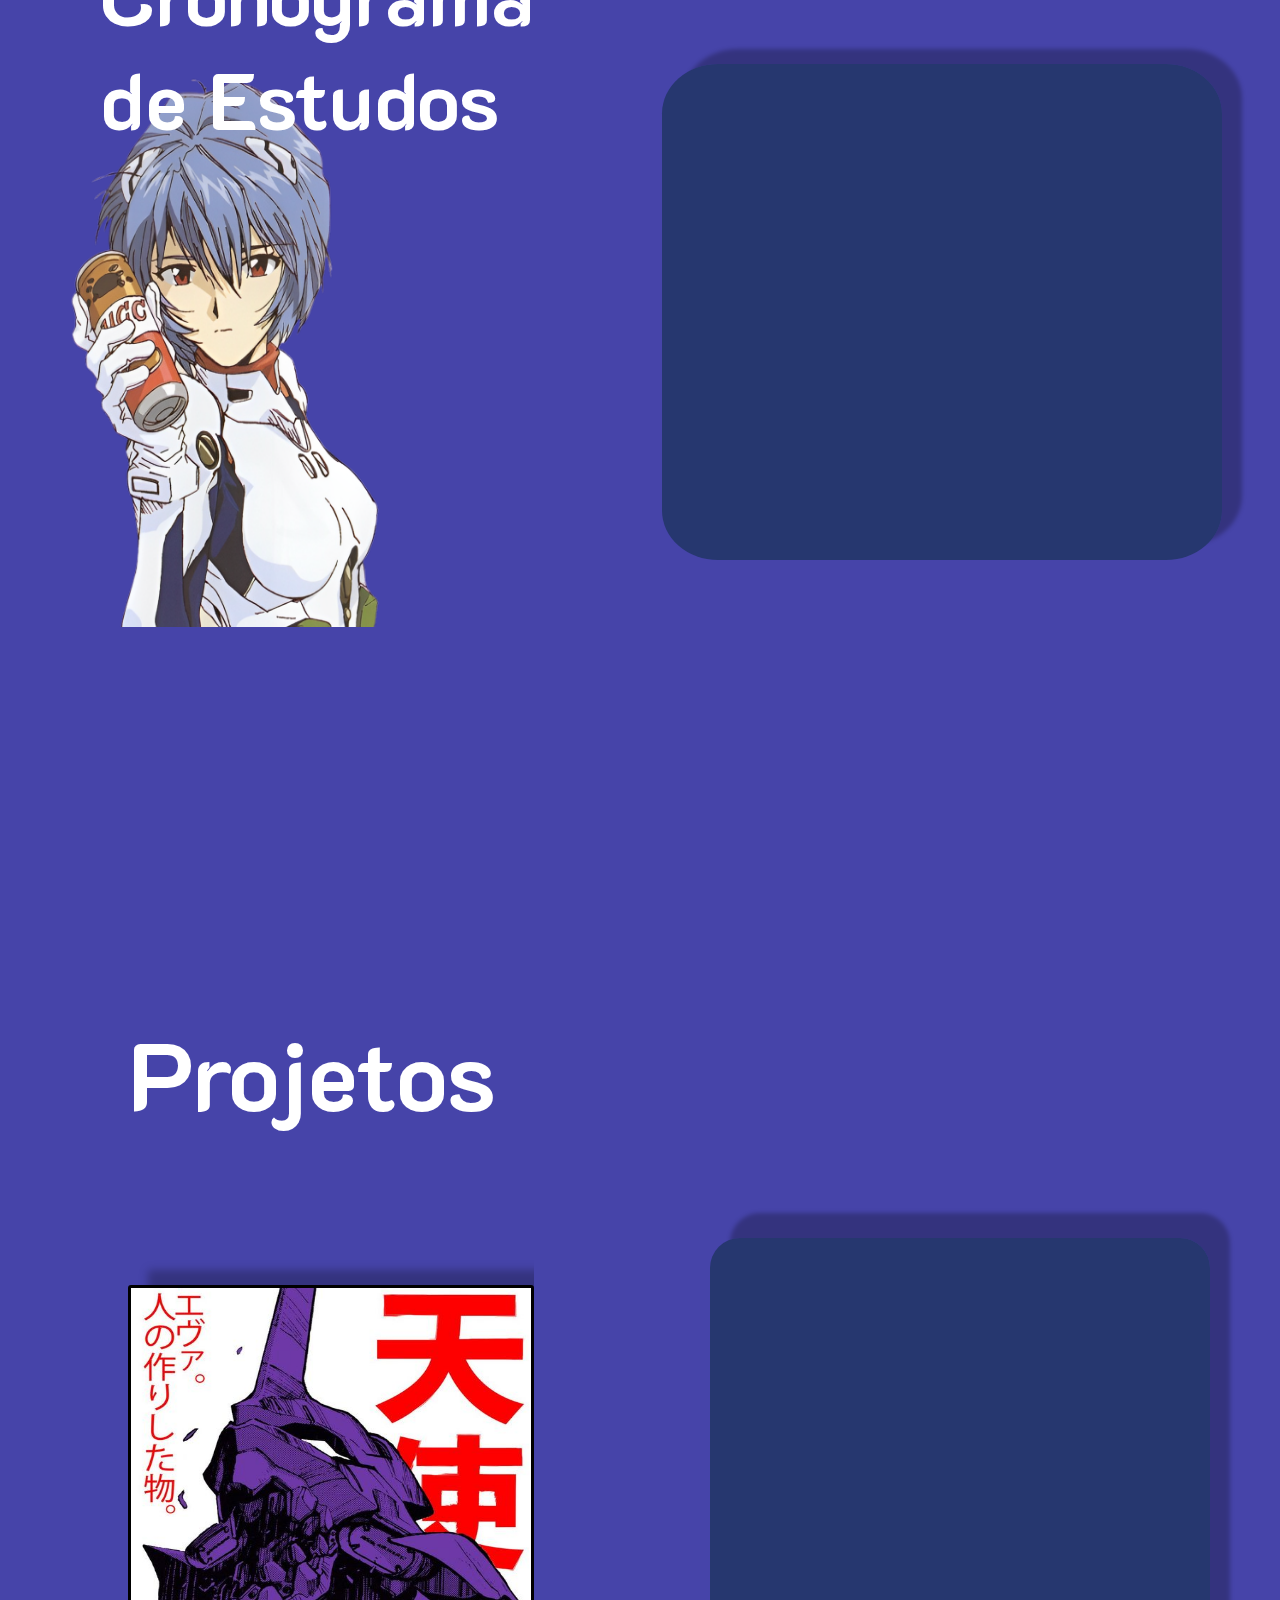
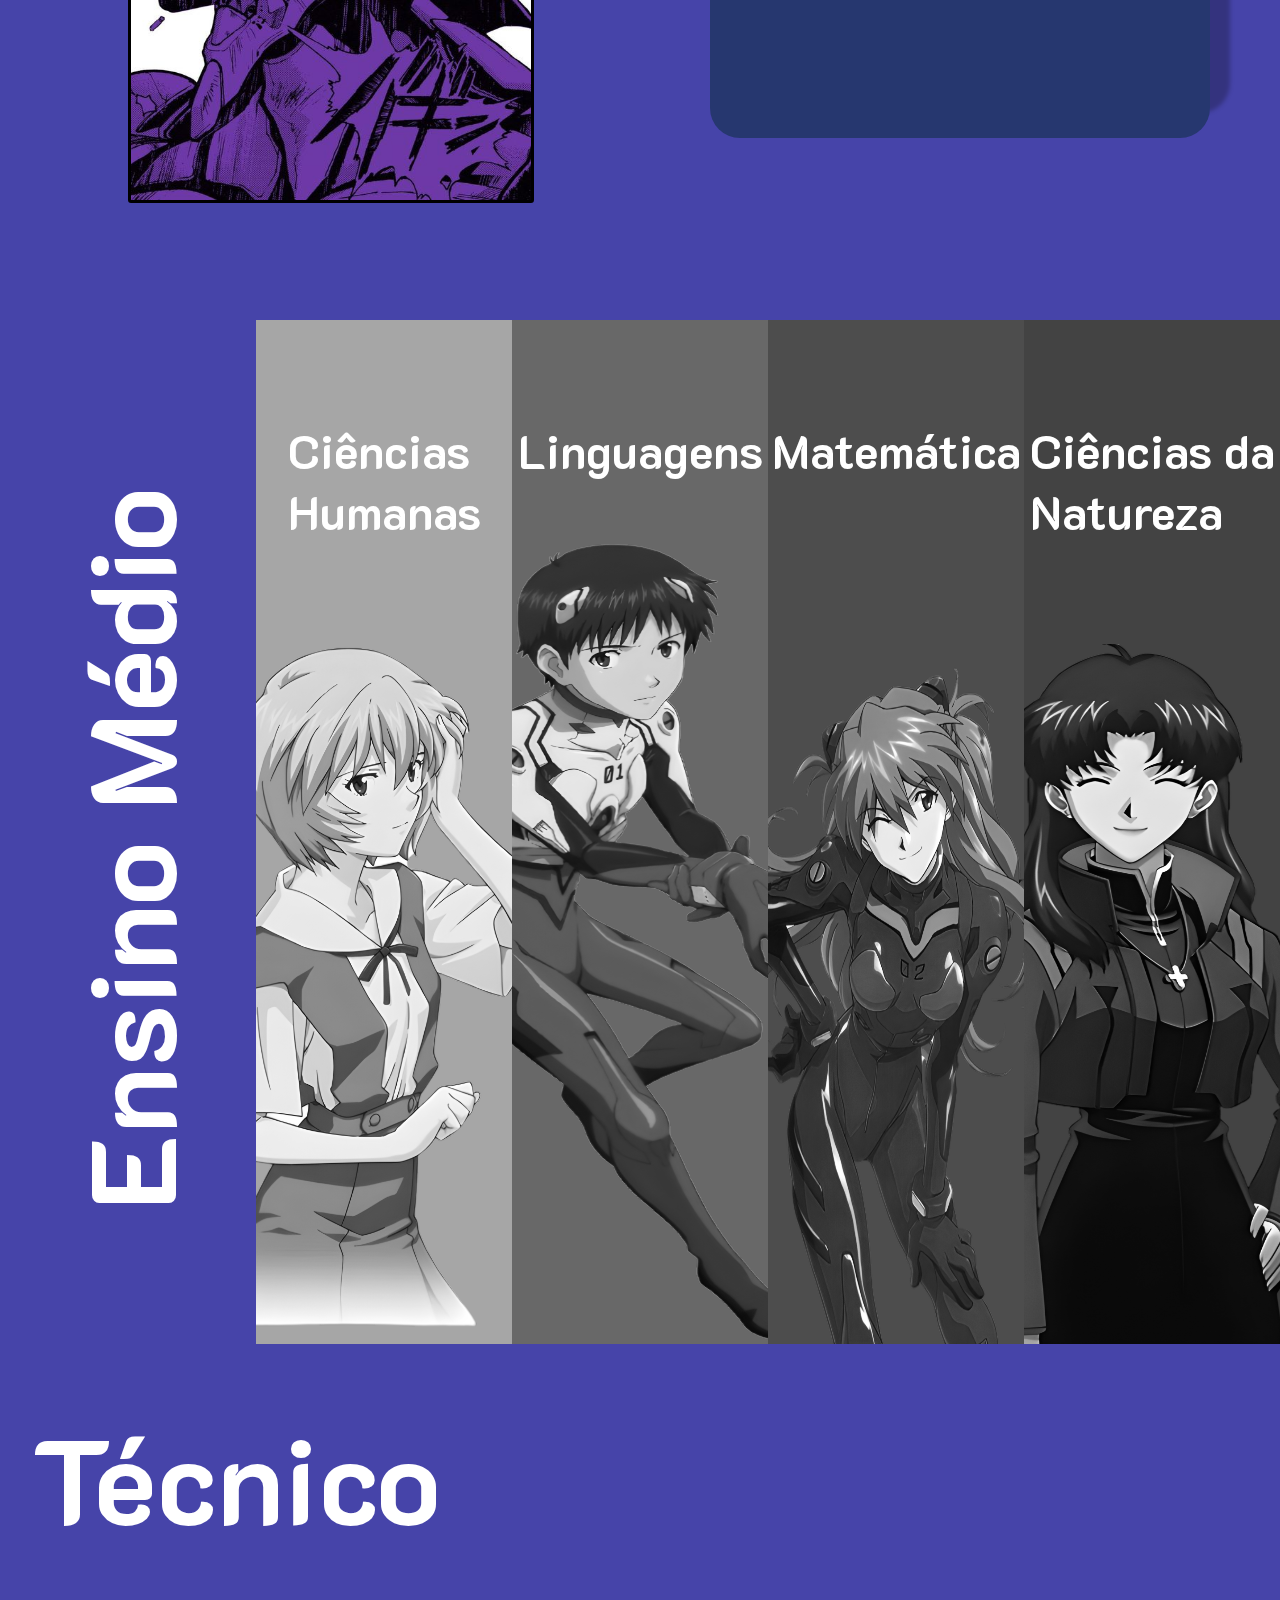
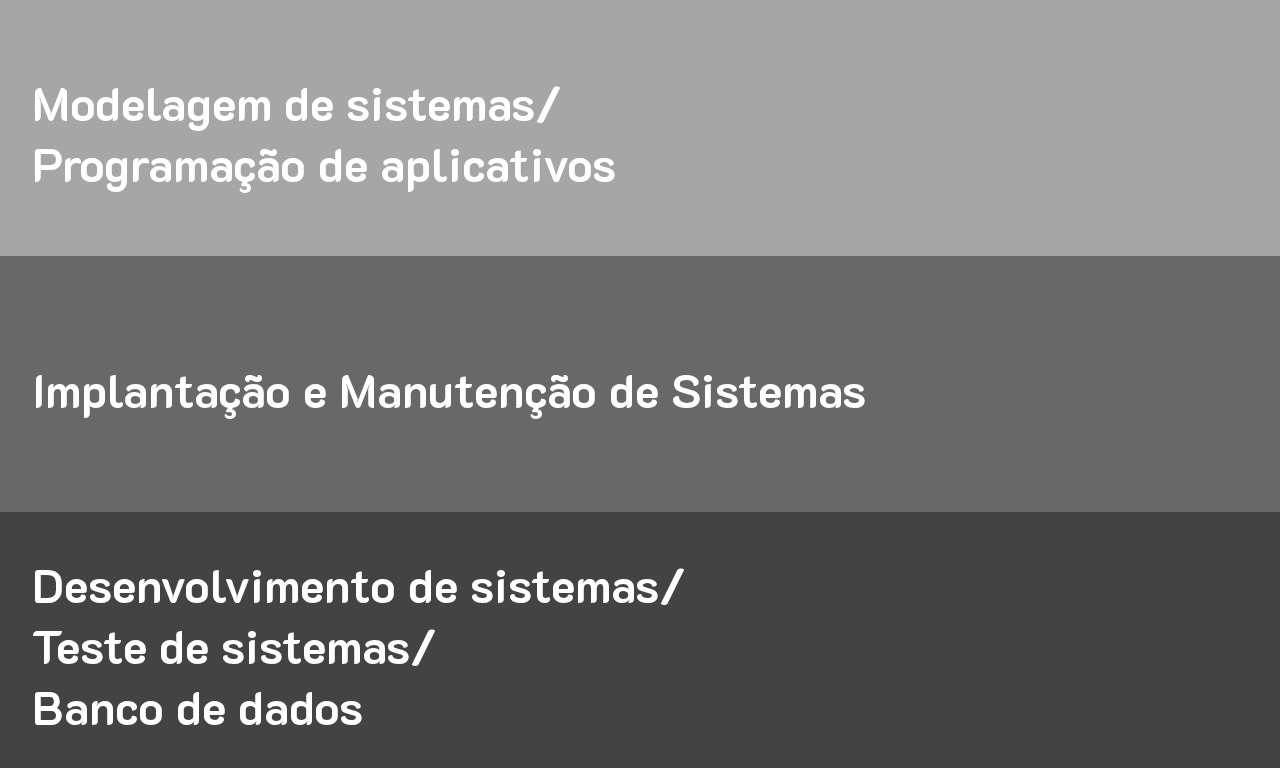
==== commit 8d13f335: "ajustes FINAIS" ====
--- a/index.html
+++ b/index.html
@@ -259,19 +259,19 @@
     <section class="section modulos">
         <div class="ensino-medio2">
             <div class="materia2 letreiro">
-                <h1>Técnico♣</h1>
-            </div>
-            <div class="materia2 humanas imagem2">
-                <h3>Desenvolvimento de sistemas/<br> Programação de aplicativos</h3>
+                <h1>Técnico</h1>
+            </div>
+            <div class="materia2 humanas imagem2" onclick="bruno()">
+                <h3>Modelagem de sistemas/<br> Programação de aplicativos</h3>
                 <img src="eva01tecnico.png" alt="">
             </div>
-            <div class="materia2 linguagens imagem2">
-                <h3>Implantação e Manutenção de Sistemas/ <br> Banco de Dados</h3>
+            <div class="materia2 linguagens imagem2" onclick="charles()">
+                <h3>Implantação e Manutenção de Sistemas</h3>
                 <img src="" alt="" class="shinji-materia" height="800px">
             </div>
 
-            <div class="materia2 natureza imagem2">
-                <h3>Modelagem/Teste<br> de sistemas</h3>
+            <div class="materia2 natureza imagem2" onclick="jackson()">
+                <h3>Desenvolvimento de sistemas/<br>Teste de sistemas/ <br> Banco de dados <br> </h3>
                 <img src="" alt="" height="700px">
             </div>
   
